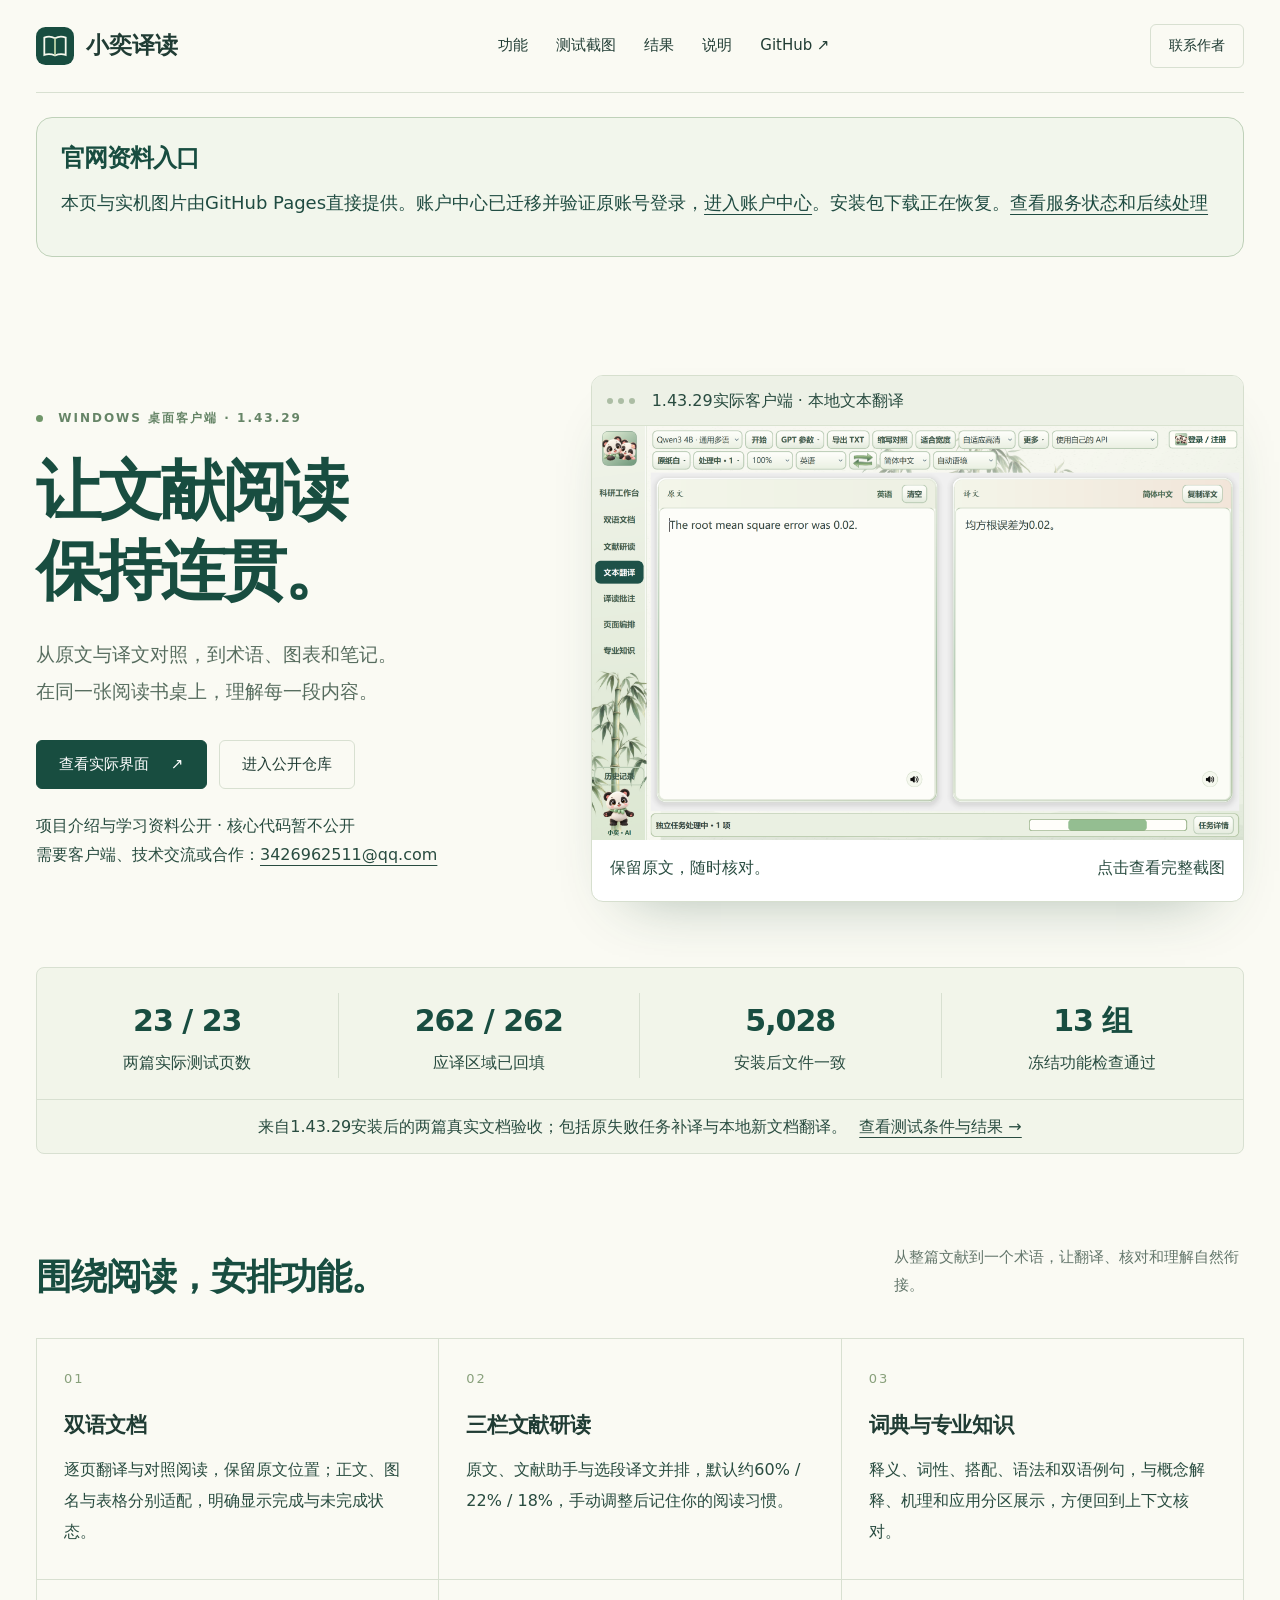
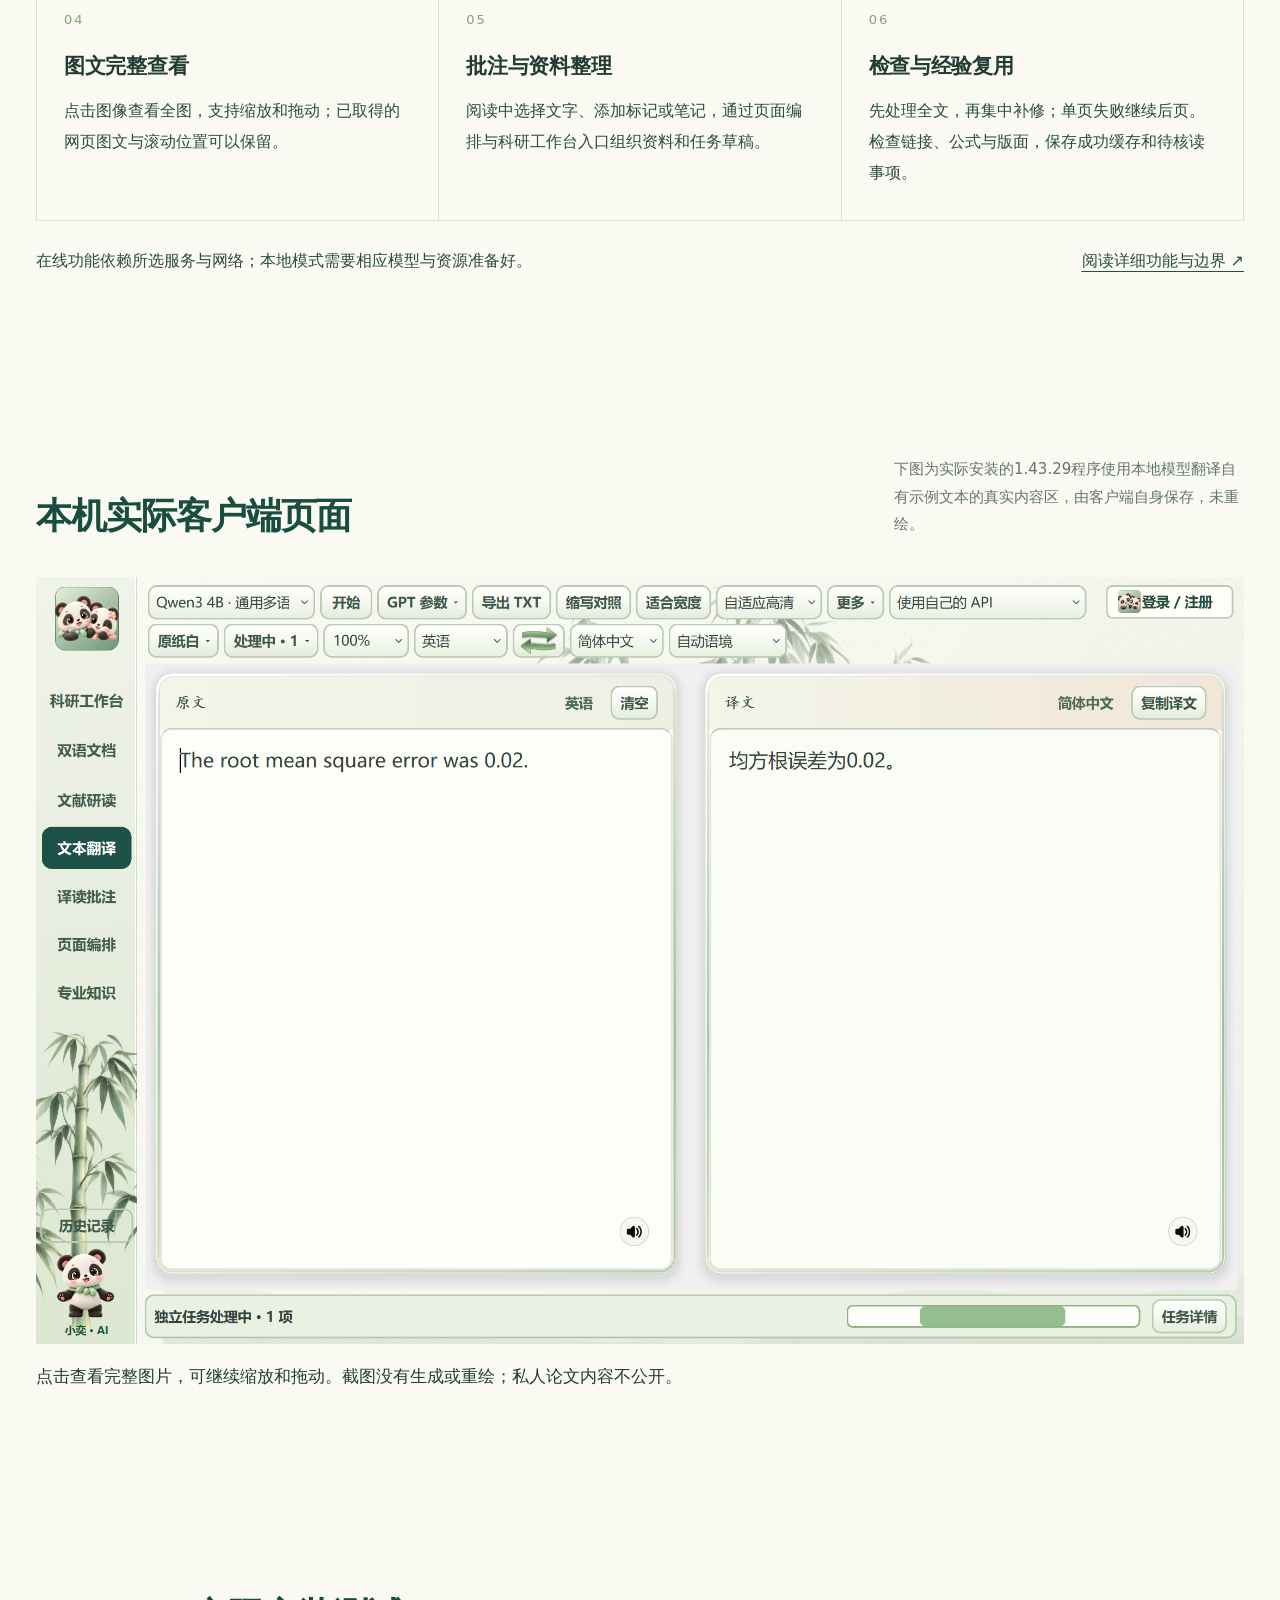
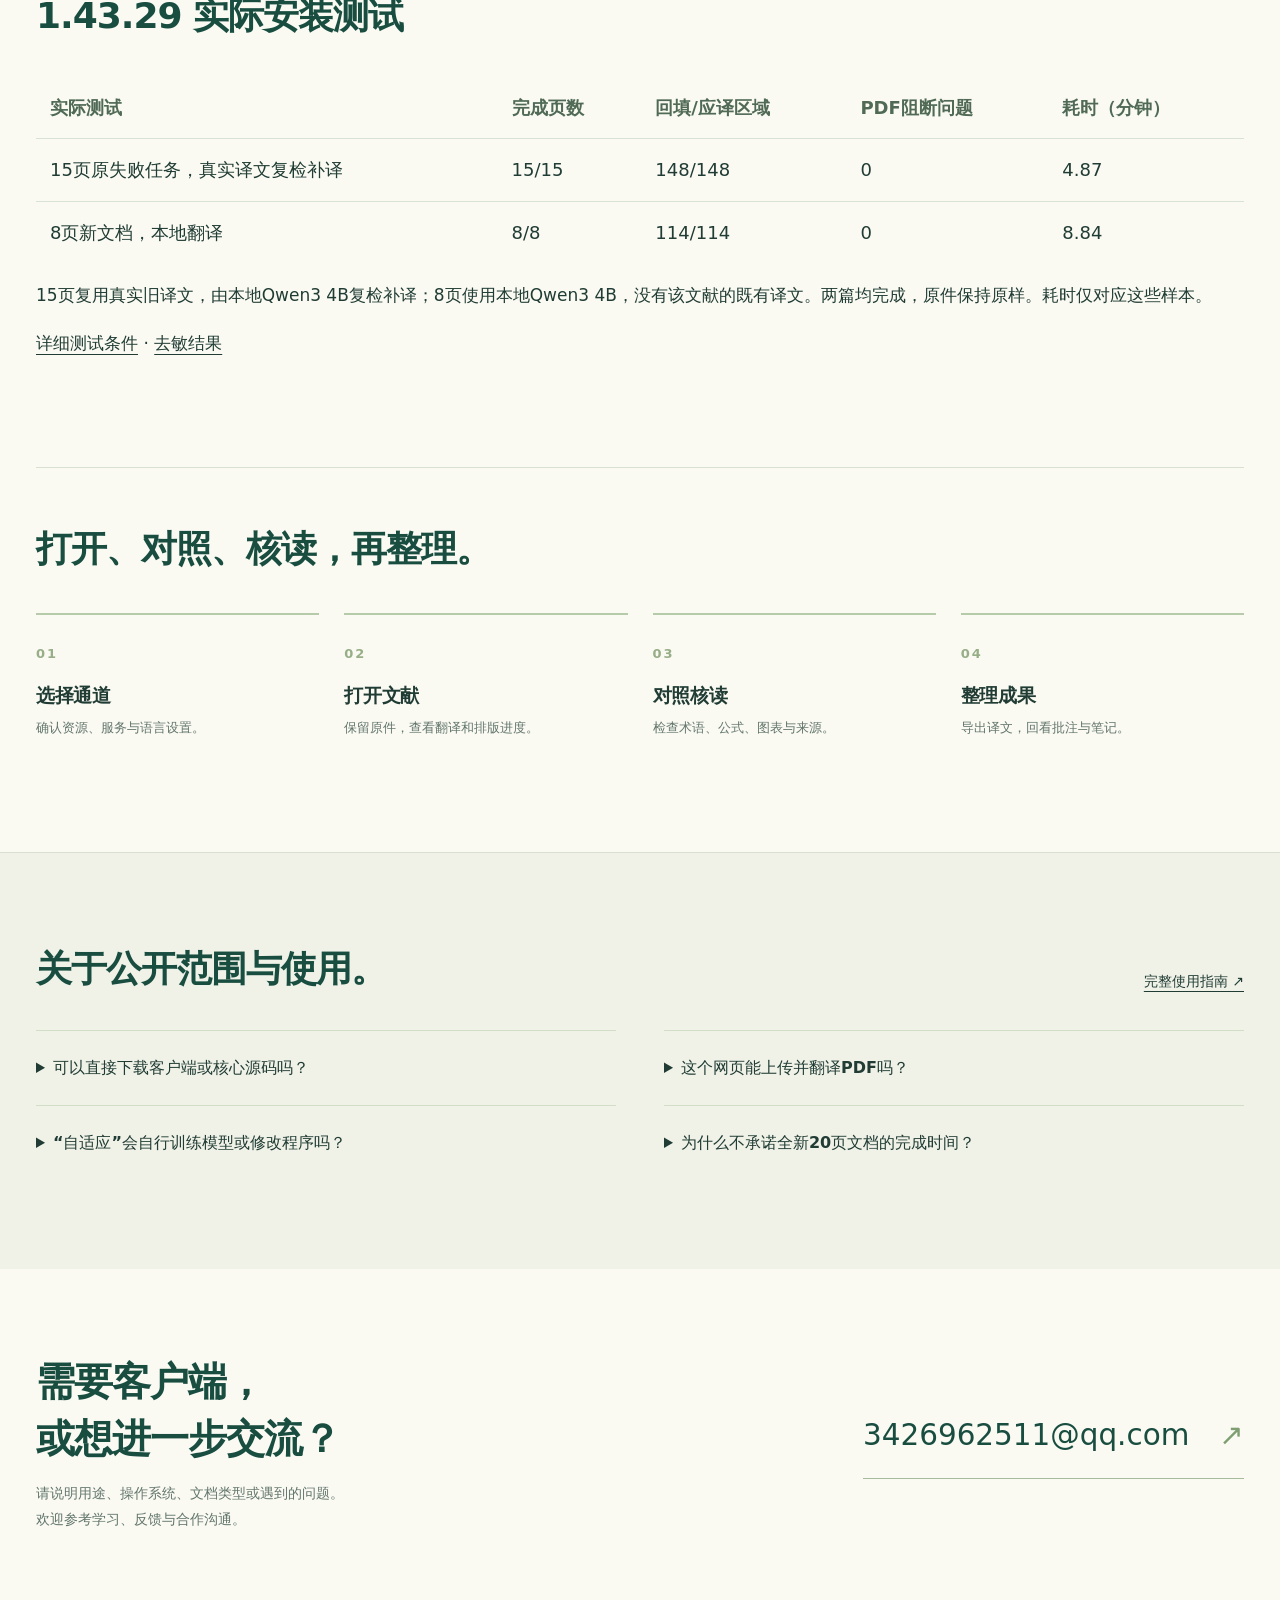
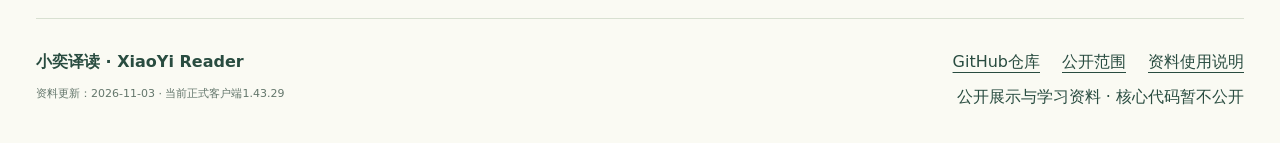
==== docs/index.html @ ba02d1ef "docs: publish 1.43.29 continuation rules and verified installed results" ====
<!doctype html>
 <html lang="zh-CN"><head><meta charset="utf-8"><meta name="viewport" content="width=device-width,initial-scale=1"><title>小奕译读 · 文献翻译、对照与图文研读</title><meta name="description" content="小奕译读：双语文献阅读、完整公式保护、自动修复、真实客户端截图与23页安装实测。联系3426962511@qq.com。"><meta name="theme-color" content="#184d40"><link rel="icon" href="assets/favicon.svg" type="image/svg+xml"><link rel="stylesheet" href="site.css"><link rel="canonical" href="https://syj3426962511-glitch.github.io/xiaoyi-reader/"><script defer src="site.js"></script></head>
 <body><a class="skip" href="#main">跳转到正文</a>
 <header><a class="brand" href="#"><img src="assets/favicon.svg" width="38" height="38" alt=""><span>小奕译读</span></a><nav aria-label="主要导航"><a href="#features">功能</a><a href="#gallery">测试截图</a><a href="#results">结果</a><a href="#faq">说明</a><a href="https://github.com/syj3426962511-glitch/xiaoyi-reader" target="_blank" rel="noopener">GitHub ↗</a></nav><a class="contact-small" href="mailto:3426962511@qq.com">联系作者</a></header>
 <main id="main"><aside class="wrap service-notice" aria-label="服务状态"><h2>官网资料入口</h2><p>本页与实机图片由GitHub Pages直接提供。账户中心已迁移并验证原账号登录，<a href="https://xiaoyi-accounts.xiaoyi-account-deployment.workers.dev/">进入账户中心</a>。安装包下载正在恢复。<a href="service-status.html">查看服务状态和后续处理</a></p></aside><section class="hero wrap"><div class="hero-copy"><p class="eyebrow"><span class="dot"></span> WINDOWS 桌面客户端 · 1.43.29</p><h1>让文献阅读<br>保持连贯。</h1><p class="lead">从原文与译文对照，到术语、图表和笔记。<br>在同一张阅读书桌上，理解每一段内容。</p><div class="actions"><a class="button primary" href="#gallery">查看实际界面 <span>↗</span></a><a class="button secondary" href="https://github.com/syj3426962511-glitch/xiaoyi-reader">进入公开仓库</a></div><p class="hero-note">项目介绍与学习资料公开 · 核心代码暂不公开<br>需要客户端、技术交流或合作：<a href="mailto:3426962511@qq.com">3426962511@qq.com</a></p></div><div class="hero-visual"><div class="window-bar"><span></span><span></span><span></span><p>1.43.29实际客户端 · 本地文本翻译</p></div><button class="image-button" data-image="assets/01-real-client-1.43.29.png" data-title="本地文本翻译 · 实际客户端"><img src="assets/01-real-client-1.43.29.png" alt="小奕译读1.43.29实际客户端文本翻译原图" width="2220" height="1410" fetchpriority="high"></button><div class="visual-caption">保留原文，随时核对。<span>点击查看完整截图</span></div></div></section>
 <section class="metrics wrap" aria-label="已记录样本的测试结果"><div><strong>23 / 23</strong><span>两篇实际测试页数</span></div><div><strong>262 / 262</strong><span>应译区域已回填</span></div><div><strong>5,028</strong><span>安装后文件一致</span></div><div><strong>13 组</strong><span>冻结功能检查通过</span></div><p>来自1.43.29安装后的两篇真实文档验收；包括原失败任务补译与本地新文档翻译。<a href="validation/">查看测试条件与结果 →</a></p></section>
 <section class="wrap section" id="features"><div class="section-head"><div><h2>围绕阅读，安排功能。</h2></div><p>从整篇文献到一个术语，让翻译、核对和理解自然衔接。</p></div><div class="features"><article class="feature"><span class="num">01</span><h3>双语文档</h3><p>逐页翻译与对照阅读，保留原文位置；正文、图名与表格分别适配，明确显示完成与未完成状态。</p></article><article class="feature"><span class="num">02</span><h3>三栏文献研读</h3><p>原文、文献助手与选段译文并排，默认约60% / 22% / 18%，手动调整后记住你的阅读习惯。</p></article><article class="feature"><span class="num">03</span><h3>词典与专业知识</h3><p>释义、词性、搭配、语法和双语例句，与概念解释、机理和应用分区展示，方便回到上下文核对。</p></article><article class="feature"><span class="num">04</span><h3>图文完整查看</h3><p>点击图像查看全图，支持缩放和拖动；已取得的网页图文与滚动位置可以保留。</p></article><article class="feature"><span class="num">05</span><h3>批注与资料整理</h3><p>阅读中选择文字、添加标记或笔记，通过页面编排与科研工作台入口组织资料和任务草稿。</p></article><article class="feature"><span class="num">06</span><h3>检查与经验复用</h3><p>先处理全文，再集中补修；单页失败继续后页。检查链接、公式与版面，保存成功缓存和待核读事项。</p></article></div><div class="inline-note">在线功能依赖所选服务与网络；本地模式需要相应模型与资源准备好。<a href="https://github.com/syj3426962511-glitch/xiaoyi-reader/blob/main/guides/FEATURES.md">阅读详细功能与边界 ↗</a></div></section>
 <section class="wrap section" id="gallery"><div class="section-head"><div><h2>本机实际客户端页面</h2></div><p>下图为实际安装的1.43.29程序使用本地模型翻译自有示例文本的真实内容区，由客户端自身保存，未重绘。</p></div><button class="image-button" data-image="assets/01-real-client-1.43.29.png" data-title="1.43.29实际客户端原图"><img src="assets/01-real-client-1.43.29.png" alt="1.43.29实际客户端文本翻译原图" loading="lazy" width="2220" height="1410" style="width:100%;height:auto"></button><p>点击查看完整图片，可继续缩放和拖动。截图没有生成或重绘；私人论文内容不公开。</p></section>
 <section class="wrap section" id="results"><div class="section-head"><h2>1.43.29 实际安装测试</h2></div><div class="table-scroll"><table><thead><tr><th>实际测试</th><th>完成页数</th><th>回填/应译区域</th><th>PDF阻断问题</th><th>耗时（分钟）</th></tr></thead><tbody><tr><td>15页原失败任务，真实译文复检补译</td><td>15/15</td><td>148/148</td><td>0</td><td>4.87</td></tr><tr><td>8页新文档，本地翻译</td><td>8/8</td><td>114/114</td><td>0</td><td>8.84</td></tr></tbody></table></div><p>15页复用真实旧译文，由本地Qwen3 4B复检补译；8页使用本地Qwen3 4B，没有该文献的既有译文。两篇均完成，原件保持原样。耗时仅对应这些样本。</p><p><a href="validation/">详细测试条件</a> · <a href="results/01-validation-1.43.29.json">去敏结果</a></p></section>
 <section class="wrap section workflow"><h2>打开、对照、核读，再整理。</h2><ol><li><b>01</b><h3>选择通道</h3><p>确认资源、服务与语言设置。</p></li><li><b>02</b><h3>打开文献</h3><p>保留原件，查看翻译和排版进度。</p></li><li><b>03</b><h3>对照核读</h3><p>检查术语、公式、图表与来源。</p></li><li><b>04</b><h3>整理成果</h3><p>导出译文，回看批注与笔记。</p></li></ol></section>
 <section class="faq-section" id="faq"><div class="wrap section"><div class="section-head"><div><h2>关于公开范围与使用。</h2></div><a class="text-link" href="https://github.com/syj3426962511-glitch/xiaoyi-reader/blob/main/guides/USER_GUIDE.md">完整使用指南 ↗</a></div><div class="faqs"><details><summary>可以直接下载客户端或核心源码吗？</summary><p>公开项目介绍、实机截图、核查结果与使用资料。核心源码、私人配置和论文全文不公开。1.43.29客户端与安装包已完成本机验证，在线安装包存储待恢复；需要使用或交流，请联系3426962511@qq.com。</p></details><details><summary>这个网页能上传并翻译PDF吗？</summary><p>当前是静态展示网页，不提供文档上传、账号登录或在线翻译。在线与本地翻译入口位于Windows客户端中。</p></details><details><summary>“自适应”会自行训练模型或修改程序吗？</summary><p>它保存问题记录、成功译文缓存并复用受约束的修复规则。新类型问题仍需完善算法与复验，不能称为云模型自行训练或任意自我改写。</p></details><details><summary>为什么不承诺全新20页文档的完成时间？</summary><p>页数之外，文字密度、字体、表格、网络和新句数量都会影响总时长。本次分别验证15页旧任务补译和8页本地新文档，公布各自耗时；没有把两篇合算成单篇20页速度。</p></details></div></div></section>
 <section class="wrap contact" id="contact"><div><h2>需要客户端，<br>或想进一步交流？</h2><p>请说明用途、操作系统、文档类型或遇到的问题。<br>欢迎参考学习、反馈与合作沟通。</p></div><a href="mailto:3426962511@qq.com" class="email">3426962511@qq.com <span>↗</span></a></section></main>
 <footer class="wrap"><p>小奕译读 · XiaoYi Reader<br><span>资料更新：2026-11-03 · 当前正式客户端1.43.29</span></p><div><a href="https://github.com/syj3426962511-glitch/xiaoyi-reader">GitHub仓库</a><a href="https://github.com/syj3426962511-glitch/xiaoyi-reader/blob/main/PUBLICATION_SCOPE.md">公开范围</a><a href="https://github.com/syj3426962511-glitch/xiaoyi-reader/blob/main/LICENSE">资料使用说明</a><span>公开展示与学习资料 · 核心代码暂不公开</span></div></footer>
 <dialog id="image-dialog" aria-labelledby="image-title"><div class="viewer-head"><h2 id="image-title">完整图片</h2><div class="viewer-controls"><button type="button" data-zoom="out" aria-label="缩小">−</button><output id="zoom-value">100%</output><button type="button" data-zoom="in" aria-label="放大">+</button><button type="button" id="fit-image">适合窗口</button><button type="button" id="close-image" aria-label="关闭图片">关闭 ×</button></div></div><div id="image-stage"><img id="viewer-image" alt="" draggable="false"></div></dialog>
 </body></html>
---- docs/site.css ----
:root{--paper:#fafaf3;--ink:#203c34;--jade:#184d40;--green:#668567;--muted:#63766b;--line:#d8e0d1;--soft:#edf1e6;--gold:#bb944c}*{box-sizing:border-box}html{scroll-behavior:smooth;scroll-padding-top:100px}body{margin:0;background:var(--paper);color:var(--ink);font-family:"Microsoft YaHei UI","PingFang SC",system-ui,sans-serif;font-size:17px;line-height:1.85}a{color:inherit;text-underline-offset:5px}button{font:inherit}button,a{-webkit-tap-highlight-color:transparent}a:focus-visible,button:focus-visible,summary:focus-visible{outline:3px solid var(--gold);outline-offset:5px}.wrap{width:min(1240px,calc(100% - 72px));margin:auto}.skip{position:absolute;top:-80px;left:15px;z-index:50;background:white;padding:10px}.skip:focus{top:10px}header{display:flex;align-items:center;justify-content:space-between;gap:25px;width:min(1400px,calc(100% - 72px));margin:auto;padding:24px 0;border-bottom:1px solid var(--line)}.brand{display:flex;align-items:center;gap:12px;text-decoration:none;font-size:23px;font-weight:700;line-height:1.2}.brand small{display:block;letter-spacing:2px;font-size:10px;font-weight:500;margin-top:6px}.brand img{flex-shrink:0}nav{display:flex;align-items:center;gap:28px}nav a{text-decoration:none;font-size:15px}nav a:hover{color:#438b6f}.contact-small{font-size:14px;padding:8px 18px;border:1px solid var(--line);border-radius:6px;text-decoration:none}.hero{padding-top:94px;padding-bottom:65px;display:grid;grid-template-columns:.91fr 1.19fr;align-items:center;gap:55px}.eyebrow{font-size:12px;letter-spacing:2px;font-weight:650;color:var(--green);margin:0 0 21px}.dot{display:inline-block;width:7px;height:7px;background:#6f9669;border-radius:50%;margin-right:9px}h1,h2,h3,p{overflow-wrap:break-word}h1{font-size:clamp(46px,5.1vw,71px);line-height:1.23;letter-spacing:-3px;margin:0 0 26px;color:var(--jade);font-weight:750}.lead{font-size:19px;line-height:1.9;color:#576d5f;margin-bottom:31px}.actions{display:flex;gap:12px;flex-wrap:wrap}.button{display:inline-flex;align-items:center;justify-content:space-between;gap:22px;min-height:49px;padding:10px 22px;border:1px solid var(--line);border-radius:6px;text-decoration:none;font-size:15px}.primary{background:var(--jade);color:white;border-color:var(--jade)}.primary:hover{background:#28634e}.secondary:hover{background:var(--soft)}.hero-note{font-size:12px;line-height:1.9;color:var(--muted);margin:23px 0 0}.hero-visual{padding:0 0 18px;background:white;border:1px solid #d6dfce;border-radius:12px;box-shadow:0 28px 60px -38px #234e3a70;overflow:hidden;transform:rotate(-1deg)}.window-bar{display:flex;align-items:center;gap:5px;padding:10px 15px;background:#edf1e6;border-bottom:1px solid #d9e2d0}.window-bar>span{height:6px;width:6px;background:#acbda4;border-radius:50%}.window-bar p{margin:0 0 0 12px;font-size:10px;color:#5c735f}.hero-visual .image-button{border-radius:0}.image-button{display:block;border:0;padding:0;width:100%;background:none;cursor:zoom-in;overflow:hidden}.image-button img{width:100%;height:auto;display:block}.visual-caption{display:flex;justify-content:space-between;padding:13px 18px 0;font-size:12px;color:#496151}.visual-caption>span{font-size:10px;color:#7a8c7c}.metrics{border:1px solid var(--line);border-radius:8px;display:grid;grid-template-columns:repeat(4,1fr);background:#f2f5ea;padding:25px 0 0}.metrics>div{border-right:1px solid var(--line);padding:0 24px;text-align:center}.metrics>div:nth-child(4){border:0}.metrics strong{font-weight:650;display:block;color:var(--jade);font-size:30px;letter-spacing:-1px;font-variant-numeric:tabular-nums}.metrics span{display:block;font-size:13px;color:#64755f}.metrics>p{grid-column:1/-1;text-align:center;border-top:1px solid var(--line);padding:12px 20px;margin:21px 0 0;font-size:11px;color:var(--muted)}.metrics p a{margin-left:12px}.section{padding-top:90px;padding-bottom:90px}.section-head{display:flex;justify-content:space-between;align-items:flex-end;gap:50px;margin-bottom:35px}.section-head>p{max-width:350px;color:var(--muted);font-size:15px;margin:0 0 3px}h2{font-size:36px;line-height:1.45;letter-spacing:-1px;font-weight:650;color:var(--jade);margin:0}h3{font-size:21px;line-height:1.55;letter-spacing:-.3px;font-weight:650;margin:0 0 12px}.section-head .eyebrow{margin-bottom:11px}.features{display:grid;grid-template-columns:repeat(3,1fr);border-top:1px solid var(--line);border-left:1px solid var(--line)}.feature{padding:28px 27px 32px;border-right:1px solid var(--line);border-bottom:1px solid var(--line)}.num{font-size:13px;letter-spacing:2px;color:#88a07b;display:block;margin-bottom:18px}.feature p{font-size:14px;color:var(--muted);margin:0;line-height:1.95}.inline-note{display:flex;justify-content:space-between;gap:20px;margin-top:25px;font-size:13px;color:var(--muted)}.gallery-section{background:#edf1e6;border-top:1px solid var(--line);border-bottom:1px solid var(--line)}.notice{padding:21px 24px;border:1px solid #ccd8c1;border-left:3px solid #7c9b6d;border-radius:4px;background:#f8f9f1;margin-bottom:30px}.notice strong{font-size:15px;font-weight:650}.notice p{font-size:13px;color:var(--muted);margin:5px 0 0;line-height:1.9}.shots{display:grid;grid-template-columns:1fr 1fr;gap:30px 25px}.shot{background:var(--paper);border:1px solid #d2ddc8;border-radius:7px;overflow:hidden;min-width:0}.shot .image-button{border-bottom:1px solid var(--line)}.shot-copy{padding:22px 24px 24px}.shot-copy>span{float:right;color:#93a48b;font-size:13px;letter-spacing:2px}.shot h3{font-size:19px;margin-bottom:8px}.shot p{font-size:13px;margin:0;color:var(--muted);line-height:1.9}.text-link{display:inline-block;font-size:14px;margin-top:25px}.result-grid{display:grid;grid-template-columns:1.1fr 1fr;gap:24px}.result-main,.timing{border:1px solid var(--line);border-radius:6px;padding:31px 34px}.result-main{background:#f1f4e9}.pill{display:inline-block;font-size:12px;background:#dfe9d3;color:var(--jade);padding:4px 12px;border-radius:20px;margin-bottom:22px}.result-main h3{font-size:25px;margin-bottom:26px}dl{margin:0}dl>div{display:flex;justify-content:space-between;gap:20px;padding:12px 0;border-bottom:1px solid #d5dfcb;font-size:13px}dt{color:#5d725f}dd{margin:0;white-space:nowrap;font-weight:650}.muted{font-size:12px;color:var(--muted)}.result-main>.muted{margin-bottom:0}.time{display:flex;align-items:baseline;gap:13px}.time strong{font-size:49px;letter-spacing:-2px;color:var(--jade);font-variant-numeric:tabular-nums;font-weight:600}.time span{font-size:13px;color:var(--muted)}.timing>p:not(.eyebrow):not(.muted){font-size:14px;color:#586f60}.cache-split{display:flex;gap:3px;height:35px;margin:26px 0 18px}.cache-split span{background:#4c7b61;color:#fff;text-align:center;font-size:11px;line-height:35px;min-width:65px;white-space:nowrap;border-radius:3px}.cache-split span+span{background:#c3a05c;color:#263d2b}.page-detail{margin-top:25px;border:1px solid var(--line);border-radius:5px}.page-detail>summary{padding:18px 24px;cursor:pointer;font-size:15px;font-weight:650}.page-detail summary span{font-size:12px;font-weight:400;float:right;color:var(--muted)}.table-wrap{overflow:auto;padding:0 22px 20px}table{border-collapse:collapse;width:100%;font-size:13px;text-align:left}td,th{border-bottom:1px solid var(--line);padding:10px 12px;font-variant-numeric:tabular-nums}th{font-weight:650;color:#506a56}tr:last-child td{border:0}.result-links{display:flex;gap:25px;flex-wrap:wrap;font-size:13px;margin:22px 0 28px}.limits{margin-bottom:0;background:#fbf7ec;border-color:#e2d6b9;border-left-color:#c1a86a}.workflow{border-top:1px solid var(--line);padding-top:55px}.workflow ol{list-style:none;display:grid;grid-template-columns:repeat(4,1fr);padding:0;margin:38px 0 0;gap:25px}.workflow li{position:relative;padding:22px 0;border-top:2px solid #b6cbaa}.workflow b{color:#97ae87;font-size:13px;letter-spacing:2px}.workflow h3{font-size:19px;margin:13px 0 5px}.workflow p{font-size:13px;color:var(--muted);margin:0}.faq-section{background:#f0f2e8;border-top:1px solid var(--line)}.faqs{display:grid;grid-template-columns:1fr 1fr;gap:0 48px}.faqs details{border-top:1px solid #d2ddc8;padding:0}.faqs summary{font-size:16px;padding:22px 0;cursor:pointer;font-weight:550}.faqs p{font-size:14px;color:var(--muted);margin:0 0 22px}.contact{display:flex;align-items:center;justify-content:space-between;padding-top:85px;padding-bottom:85px;gap:40px}.contact h2{font-size:39px}.contact p:not(.eyebrow){font-size:14px;color:var(--muted);margin-bottom:0}.email{font-size:clamp(17px,2.3vw,30px);text-decoration:none;display:flex;align-items:center;gap:30px;border-bottom:1px solid #a6ba9c;padding-bottom:15px;color:var(--jade);white-space:nowrap}.email:hover{color:#43876b}.email span{color:#7f9e72}footer{display:flex;justify-content:space-between;gap:35px;border-top:1px solid var(--line);padding:28px 0 32px;font-size:13px}footer p{margin:0;font-weight:600}footer p span{font-weight:400;font-size:11px;color:var(--muted)}footer>div{display:flex;flex-wrap:wrap;gap:5px 22px;max-width:480px;justify-content:flex-end;font-size:12px}footer div>span{width:100%;text-align:right;color:var(--muted);font-size:11px}dialog{position:fixed;width:min(96vw,1700px);height:94vh;max-width:96vw;max-height:94vh;padding:0;border:1px solid #778d7a;border-radius:10px;background:#f1f4eb;color:var(--ink);overflow:hidden}dialog::backdrop{background:#102820d9;backdrop-filter:blur(4px)}dialog[open]{display:flex;flex-direction:column}.viewer-head{display:flex;justify-content:space-between;align-items:center;gap:15px;padding:13px 20px;border-bottom:1px solid #cad7bf;flex-shrink:0}.viewer-head h2{font-size:17px;letter-spacing:0}.viewer-controls{display:flex;align-items:center;gap:8px}.viewer-controls button{border:1px solid #a9bea0;border-radius:5px;background:#fffef8;color:var(--jade);font-size:13px;padding:6px 12px;cursor:pointer}.viewer-controls output{font-size:12px;min-width:46px;text-align:center}#image-stage{flex:1;min-height:0;overflow:hidden;display:flex;align-items:center;justify-content:center;padding:16px;cursor:grab;touch-action:none}#image-stage:active{cursor:grabbing}#viewer-image{display:block;width:100%;height:100%;object-fit:contain;transform-origin:center;user-select:none;will-change:transform}.viewer-help{text-align:center;font-size:11px;color:var(--muted);padding:8px;margin:0;border-top:1px solid #d4decc;flex-shrink:0}.no-scroll{overflow:hidden}
@media(min-width:1600px){.hero{gap:80px;grid-template-columns:.85fr 1.35fr}}@media(max-width:1000px){header{gap:15px}nav{gap:18px}.hero{gap:30px;padding-top:65px;grid-template-columns:1fr 1fr}h1{font-size:52px}.lead{font-size:16px}.button{padding:9px 16px;font-size:13px}.contact-small{display:none}.section-head{gap:25px}.features{grid-template-columns:repeat(2,1fr)}.inline-note{display:block}.inline-note a{display:block;margin-top:8px}.result-main,.timing{padding:25px}.time strong{font-size:41px}.contact{gap:25px}.email{gap:15px}}@media(max-width:720px){.wrap,header{width:calc(100% - 36px)}body{font-size:16px}header{padding:19px 0;flex-wrap:wrap;gap:19px}.brand{font-size:21px}nav{width:100%;justify-content:space-between;gap:8px}nav a{font-size:13px}.hero{padding-top:45px;padding-bottom:36px;grid-template-columns:1fr;gap:35px}h1{font-size:52px;letter-spacing:-2px}.lead{font-size:17px}.hero-visual{transform:none}.hero-note{font-size:11px}.metrics{grid-template-columns:repeat(2,1fr);gap:20px 0;padding-top:20px}.metrics>div{padding:0 10px}.metrics>div:nth-child(2){border-right:0}.metrics strong{font-size:27px}.metrics span{font-size:12px}.metrics>p{margin-top:0;font-size:10px;line-height:1.8}.section{padding-top:55px;padding-bottom:55px}.section-head{display:block;margin-bottom:25px}h2{font-size:29px}.section-head>p{margin-top:15px;font-size:14px;max-width:none}.eyebrow{font-size:10px;letter-spacing:1.4px}.feature{padding:22px 18px}.feature h3{font-size:18px}.feature p{font-size:12px}.num{margin-bottom:12px}.shots,.result-grid,.faqs{grid-template-columns:1fr}.shots{gap:20px}.shot-copy{padding:18px 20px}.notice{padding:16px 18px}.notice p{font-size:12px}.time strong{font-size:45px}.page-detail>summary{font-size:13px;padding:16px}.page-detail summary span{display:block;float:none;margin-top:5px;font-size:11px}.table-wrap{padding:0 8px 12px}table{font-size:11px}td,th{padding:9px 8px;white-space:nowrap}.result-links{font-size:12px;gap:12px 20px}.workflow ol{grid-template-columns:repeat(2,1fr);gap:10px 20px}.workflow h3{font-size:18px}.contact{display:block;padding-top:55px;padding-bottom:55px}.contact h2{font-size:33px}.email{margin-top:28px;width:fit-content;font-size:22px;gap:28px}footer{display:block;padding-bottom:22px}footer>div{margin-top:18px;justify-content:flex-start;font-size:11px}footer div>span{text-align:left}.viewer-head{display:block;padding:12px}.viewer-head h2{font-size:14px;margin-bottom:9px}.viewer-controls{justify-content:space-between;gap:5px}.viewer-controls button{font-size:11px;padding:5px 8px}.viewer-controls output{font-size:11px}#image-stage{padding:5px}.viewer-help{font-size:10px}}@media(prefers-reduced-motion:reduce){html{scroll-behavior:auto}*{transition:none!important}}

.shots > .shot:only-child{grid-column:1/-1}.hero-visual{transform:none}

/* Service availability uses normal readable text. */
.service-notice{margin-top:24px;margin-bottom:24px;padding:24px;border:1px solid #bfd1b9;border-radius:16px;background:#f2f6ec}.service-notice h2{font-size:24px;line-height:1.4;margin:0 0 12px}.service-notice p{font-size:18px;line-height:1.8;color:#204c42;margin:12px 0}.table-scroll{overflow:auto}.table-scroll table{width:100%;border-collapse:collapse;font-size:18px}.table-scroll th,.table-scroll td{text-align:left;padding:14px;border-bottom:1px solid #d9e3d5}

/* Current product information stays readable. */
.hero-note,.window-bar p,.visual-caption,.visual-caption>span,.metrics span,.metrics>p,.feature p,.inline-note,.faq-section p,footer,footer div,footer div>span{font-size:16px;color:#294c40}.brand small{display:none}.hero-note{line-height:1.8}.viewer-help{display:none}
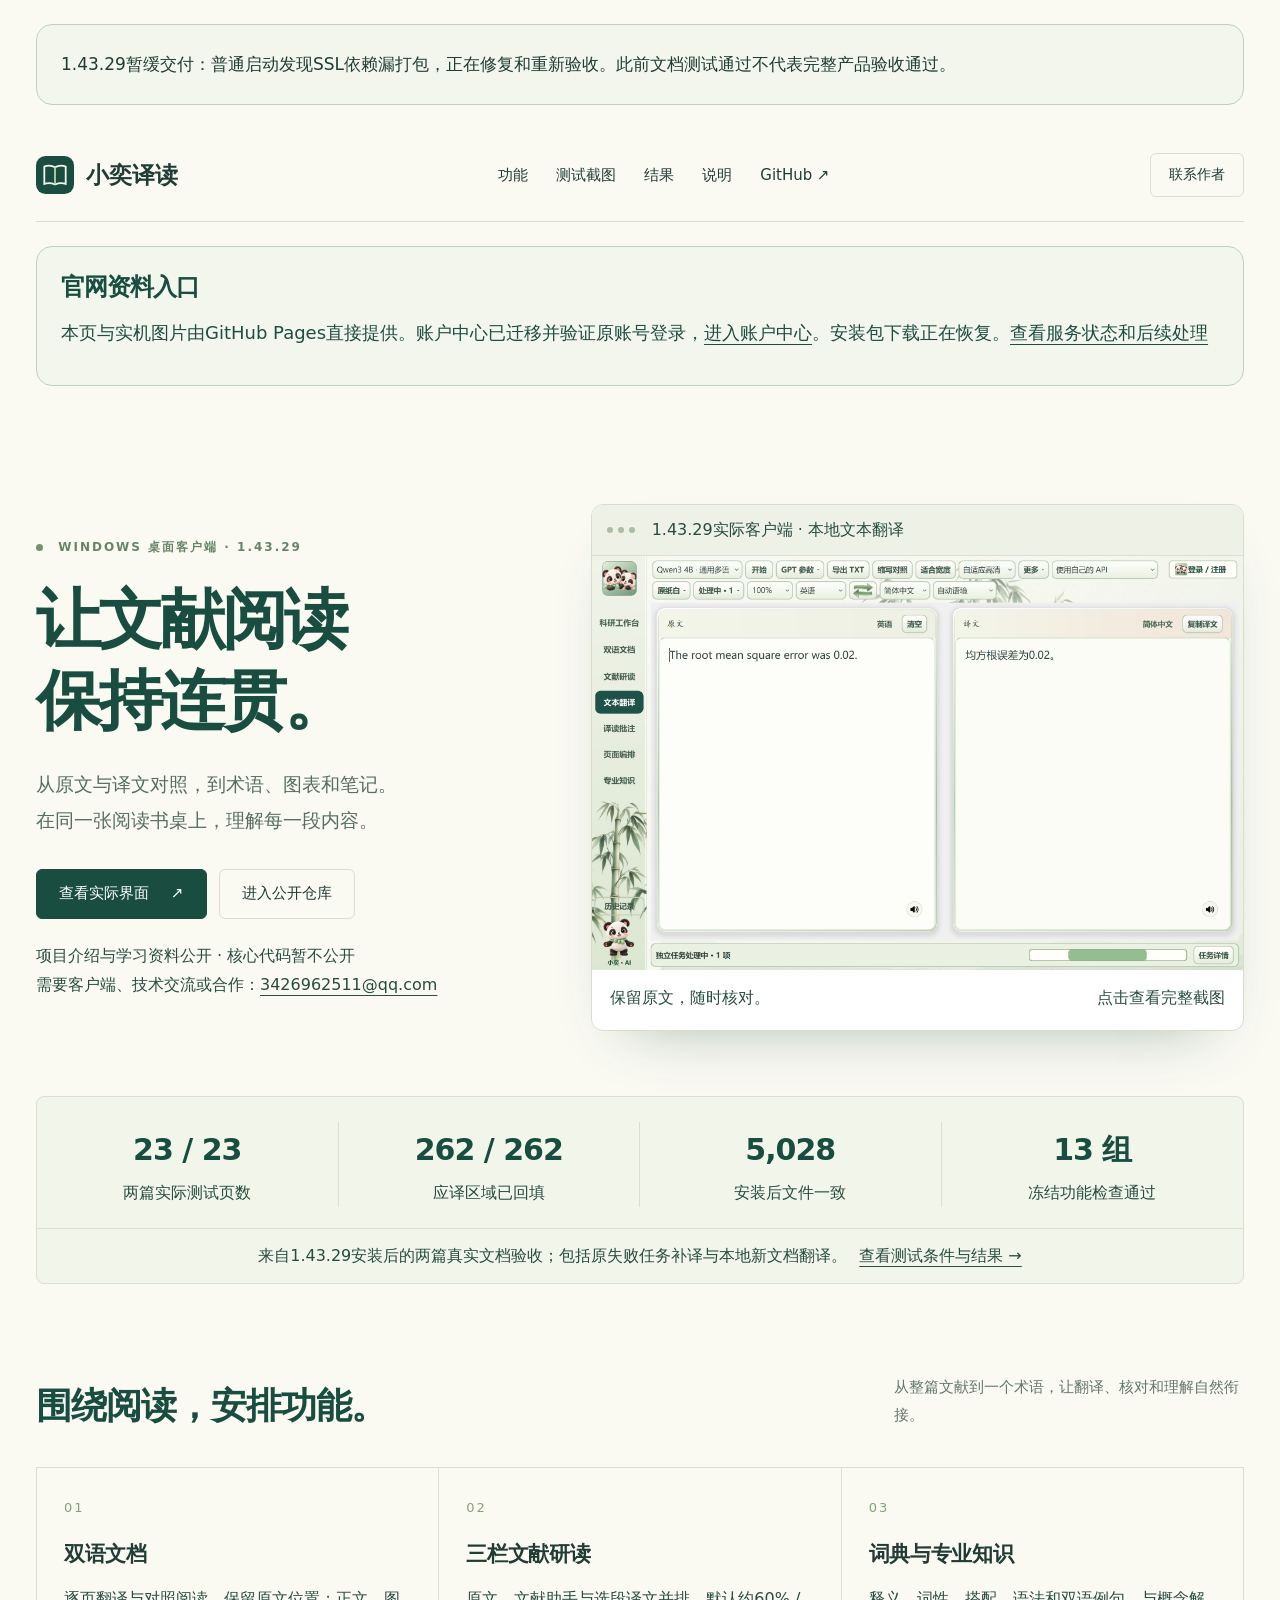
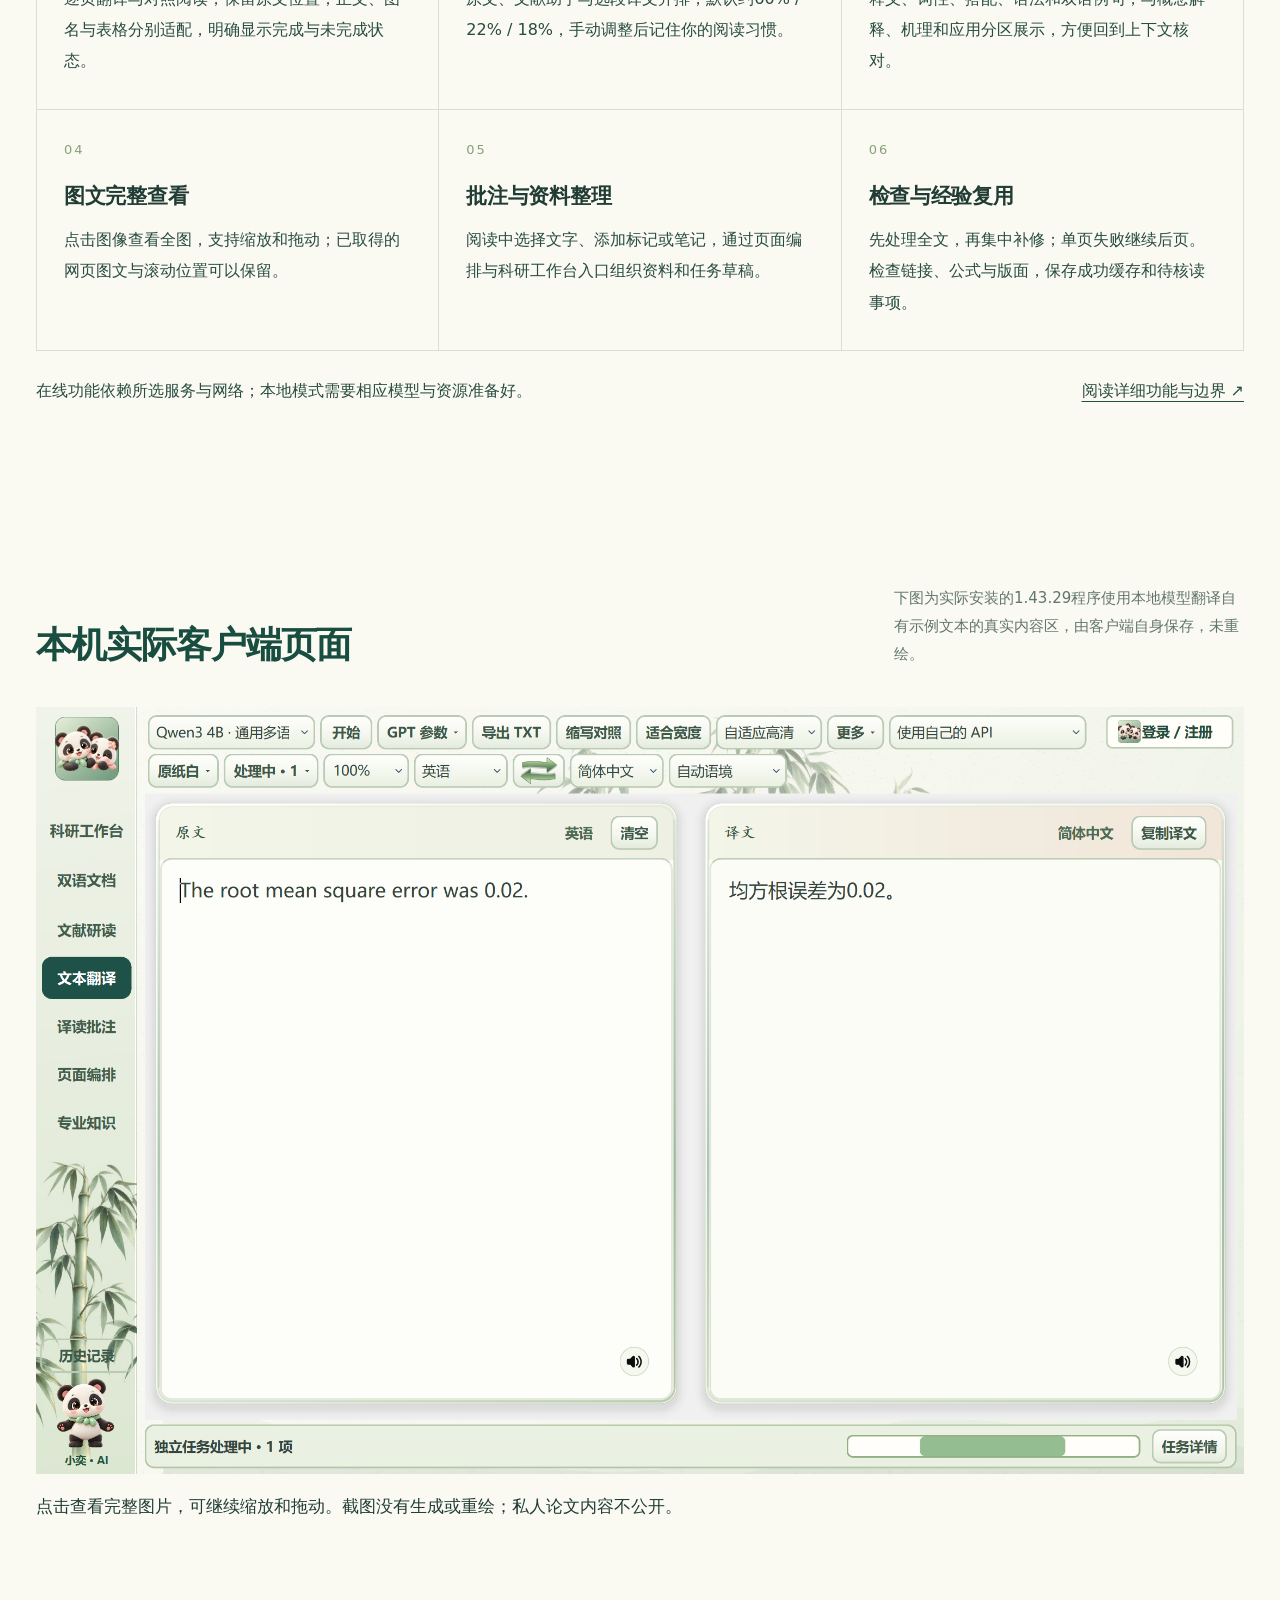
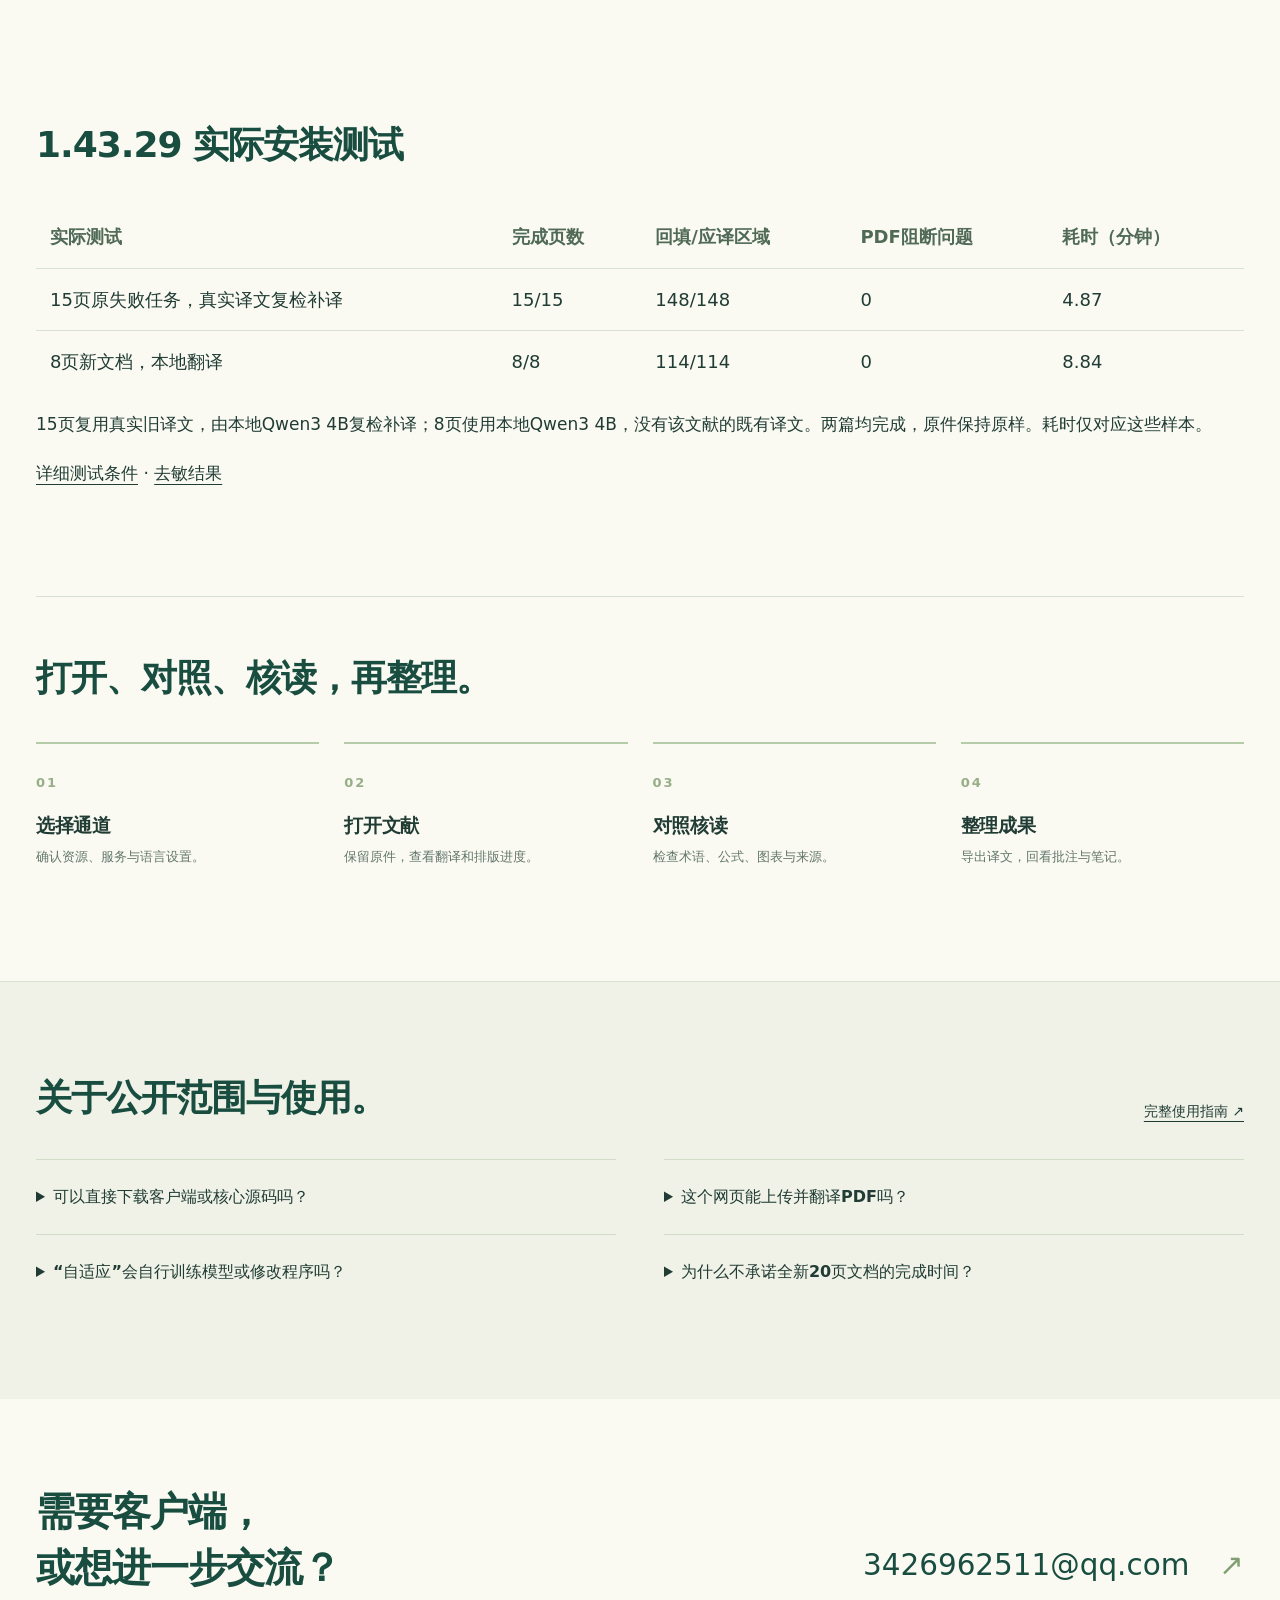
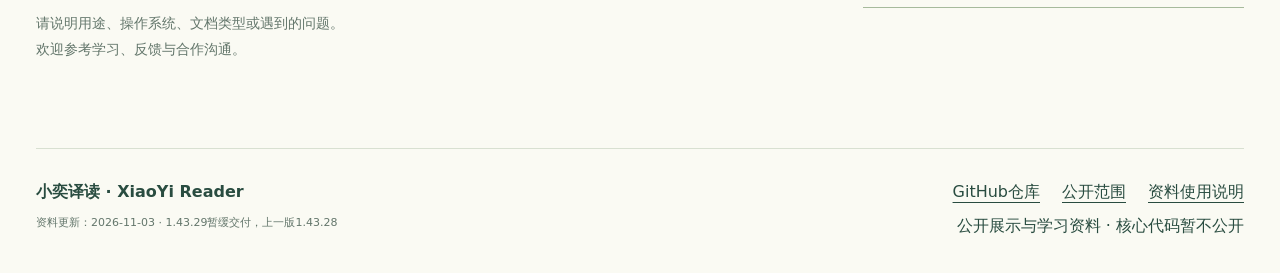
==== commit c902ec00: "docs: withdraw 1.43.29 pending ordinary startup acceptance" ====
--- a/docs/index.html
+++ b/docs/index.html
@@ -1,6 +1,6 @@
 <!doctype html>
  <html lang="zh-CN"><head><meta charset="utf-8"><meta name="viewport" content="width=device-width,initial-scale=1"><title>小奕译读 · 文献翻译、对照与图文研读</title><meta name="description" content="小奕译读：双语文献阅读、完整公式保护、自动修复、真实客户端截图与23页安装实测。联系3426962511@qq.com。"><meta name="theme-color" content="#184d40"><link rel="icon" href="assets/favicon.svg" type="image/svg+xml"><link rel="stylesheet" href="site.css"><link rel="canonical" href="https://syj3426962511-glitch.github.io/xiaoyi-reader/"><script defer src="site.js"></script></head>
- <body><a class="skip" href="#main">跳转到正文</a>
+ <body><p class="wrap service-notice">1.43.29暂缓交付：普通启动发现SSL依赖漏打包，正在修复和重新验收。此前文档测试通过不代表完整产品验收通过。</p><a class="skip" href="#main">跳转到正文</a>
  <header><a class="brand" href="#"><img src="assets/favicon.svg" width="38" height="38" alt=""><span>小奕译读</span></a><nav aria-label="主要导航"><a href="#features">功能</a><a href="#gallery">测试截图</a><a href="#results">结果</a><a href="#faq">说明</a><a href="https://github.com/syj3426962511-glitch/xiaoyi-reader" target="_blank" rel="noopener">GitHub ↗</a></nav><a class="contact-small" href="mailto:3426962511@qq.com">联系作者</a></header>
  <main id="main"><aside class="wrap service-notice" aria-label="服务状态"><h2>官网资料入口</h2><p>本页与实机图片由GitHub Pages直接提供。账户中心已迁移并验证原账号登录，<a href="https://xiaoyi-accounts.xiaoyi-account-deployment.workers.dev/">进入账户中心</a>。安装包下载正在恢复。<a href="service-status.html">查看服务状态和后续处理</a></p></aside><section class="hero wrap"><div class="hero-copy"><p class="eyebrow"><span class="dot"></span> WINDOWS 桌面客户端 · 1.43.29</p><h1>让文献阅读<br>保持连贯。</h1><p class="lead">从原文与译文对照，到术语、图表和笔记。<br>在同一张阅读书桌上，理解每一段内容。</p><div class="actions"><a class="button primary" href="#gallery">查看实际界面 <span>↗</span></a><a class="button secondary" href="https://github.com/syj3426962511-glitch/xiaoyi-reader">进入公开仓库</a></div><p class="hero-note">项目介绍与学习资料公开 · 核心代码暂不公开<br>需要客户端、技术交流或合作：<a href="mailto:3426962511@qq.com">3426962511@qq.com</a></p></div><div class="hero-visual"><div class="window-bar"><span></span><span></span><span></span><p>1.43.29实际客户端 · 本地文本翻译</p></div><button class="image-button" data-image="assets/01-real-client-1.43.29.png" data-title="本地文本翻译 · 实际客户端"><img src="assets/01-real-client-1.43.29.png" alt="小奕译读1.43.29实际客户端文本翻译原图" width="2220" height="1410" fetchpriority="high"></button><div class="visual-caption">保留原文，随时核对。<span>点击查看完整截图</span></div></div></section>
  <section class="metrics wrap" aria-label="已记录样本的测试结果"><div><strong>23 / 23</strong><span>两篇实际测试页数</span></div><div><strong>262 / 262</strong><span>应译区域已回填</span></div><div><strong>5,028</strong><span>安装后文件一致</span></div><div><strong>13 组</strong><span>冻结功能检查通过</span></div><p>来自1.43.29安装后的两篇真实文档验收；包括原失败任务补译与本地新文档翻译。<a href="validation/">查看测试条件与结果 →</a></p></section>
@@ -8,8 +8,8 @@
  <section class="wrap section" id="gallery"><div class="section-head"><div><h2>本机实际客户端页面</h2></div><p>下图为实际安装的1.43.29程序使用本地模型翻译自有示例文本的真实内容区，由客户端自身保存，未重绘。</p></div><button class="image-button" data-image="assets/01-real-client-1.43.29.png" data-title="1.43.29实际客户端原图"><img src="assets/01-real-client-1.43.29.png" alt="1.43.29实际客户端文本翻译原图" loading="lazy" width="2220" height="1410" style="width:100%;height:auto"></button><p>点击查看完整图片，可继续缩放和拖动。截图没有生成或重绘；私人论文内容不公开。</p></section>
  <section class="wrap section" id="results"><div class="section-head"><h2>1.43.29 实际安装测试</h2></div><div class="table-scroll"><table><thead><tr><th>实际测试</th><th>完成页数</th><th>回填/应译区域</th><th>PDF阻断问题</th><th>耗时（分钟）</th></tr></thead><tbody><tr><td>15页原失败任务，真实译文复检补译</td><td>15/15</td><td>148/148</td><td>0</td><td>4.87</td></tr><tr><td>8页新文档，本地翻译</td><td>8/8</td><td>114/114</td><td>0</td><td>8.84</td></tr></tbody></table></div><p>15页复用真实旧译文，由本地Qwen3 4B复检补译；8页使用本地Qwen3 4B，没有该文献的既有译文。两篇均完成，原件保持原样。耗时仅对应这些样本。</p><p><a href="validation/">详细测试条件</a> · <a href="results/01-validation-1.43.29.json">去敏结果</a></p></section>
  <section class="wrap section workflow"><h2>打开、对照、核读，再整理。</h2><ol><li><b>01</b><h3>选择通道</h3><p>确认资源、服务与语言设置。</p></li><li><b>02</b><h3>打开文献</h3><p>保留原件，查看翻译和排版进度。</p></li><li><b>03</b><h3>对照核读</h3><p>检查术语、公式、图表与来源。</p></li><li><b>04</b><h3>整理成果</h3><p>导出译文，回看批注与笔记。</p></li></ol></section>
- <section class="faq-section" id="faq"><div class="wrap section"><div class="section-head"><div><h2>关于公开范围与使用。</h2></div><a class="text-link" href="https://github.com/syj3426962511-glitch/xiaoyi-reader/blob/main/guides/USER_GUIDE.md">完整使用指南 ↗</a></div><div class="faqs"><details><summary>可以直接下载客户端或核心源码吗？</summary><p>公开项目介绍、实机截图、核查结果与使用资料。核心源码、私人配置和论文全文不公开。1.43.29客户端与安装包已完成本机验证，在线安装包存储待恢复；需要使用或交流，请联系3426962511@qq.com。</p></details><details><summary>这个网页能上传并翻译PDF吗？</summary><p>当前是静态展示网页，不提供文档上传、账号登录或在线翻译。在线与本地翻译入口位于Windows客户端中。</p></details><details><summary>“自适应”会自行训练模型或修改程序吗？</summary><p>它保存问题记录、成功译文缓存并复用受约束的修复规则。新类型问题仍需完善算法与复验，不能称为云模型自行训练或任意自我改写。</p></details><details><summary>为什么不承诺全新20页文档的完成时间？</summary><p>页数之外，文字密度、字体、表格、网络和新句数量都会影响总时长。本次分别验证15页旧任务补译和8页本地新文档，公布各自耗时；没有把两篇合算成单篇20页速度。</p></details></div></div></section>
+ <section class="faq-section" id="faq"><div class="wrap section"><div class="section-head"><div><h2>关于公开范围与使用。</h2></div><a class="text-link" href="https://github.com/syj3426962511-glitch/xiaoyi-reader/blob/main/guides/USER_GUIDE.md">完整使用指南 ↗</a></div><div class="faqs"><details><summary>可以直接下载客户端或核心源码吗？</summary><p>公开项目介绍、实机截图、核查结果与使用资料。核心源码、私人配置和论文全文不公开。1.43.29正在补做普通启动与安装验收，在线安装包存储待恢复；需要使用或交流，请联系3426962511@qq.com。</p></details><details><summary>这个网页能上传并翻译PDF吗？</summary><p>当前是静态展示网页，不提供文档上传、账号登录或在线翻译。在线与本地翻译入口位于Windows客户端中。</p></details><details><summary>“自适应”会自行训练模型或修改程序吗？</summary><p>它保存问题记录、成功译文缓存并复用受约束的修复规则。新类型问题仍需完善算法与复验，不能称为云模型自行训练或任意自我改写。</p></details><details><summary>为什么不承诺全新20页文档的完成时间？</summary><p>页数之外，文字密度、字体、表格、网络和新句数量都会影响总时长。本次分别验证15页旧任务补译和8页本地新文档，公布各自耗时；没有把两篇合算成单篇20页速度。</p></details></div></div></section>
  <section class="wrap contact" id="contact"><div><h2>需要客户端，<br>或想进一步交流？</h2><p>请说明用途、操作系统、文档类型或遇到的问题。<br>欢迎参考学习、反馈与合作沟通。</p></div><a href="mailto:3426962511@qq.com" class="email">3426962511@qq.com <span>↗</span></a></section></main>
- <footer class="wrap"><p>小奕译读 · XiaoYi Reader<br><span>资料更新：2026-11-03 · 当前正式客户端1.43.29</span></p><div><a href="https://github.com/syj3426962511-glitch/xiaoyi-reader">GitHub仓库</a><a href="https://github.com/syj3426962511-glitch/xiaoyi-reader/blob/main/PUBLICATION_SCOPE.md">公开范围</a><a href="https://github.com/syj3426962511-glitch/xiaoyi-reader/blob/main/LICENSE">资料使用说明</a><span>公开展示与学习资料 · 核心代码暂不公开</span></div></footer>
+ <footer class="wrap"><p>小奕译读 · XiaoYi Reader<br><span>资料更新：2026-11-03 · 1.43.29暂缓交付，上一版1.43.28</span></p><div><a href="https://github.com/syj3426962511-glitch/xiaoyi-reader">GitHub仓库</a><a href="https://github.com/syj3426962511-glitch/xiaoyi-reader/blob/main/PUBLICATION_SCOPE.md">公开范围</a><a href="https://github.com/syj3426962511-glitch/xiaoyi-reader/blob/main/LICENSE">资料使用说明</a><span>公开展示与学习资料 · 核心代码暂不公开</span></div></footer>
  <dialog id="image-dialog" aria-labelledby="image-title"><div class="viewer-head"><h2 id="image-title">完整图片</h2><div class="viewer-controls"><button type="button" data-zoom="out" aria-label="缩小">−</button><output id="zoom-value">100%</output><button type="button" data-zoom="in" aria-label="放大">+</button><button type="button" id="fit-image">适合窗口</button><button type="button" id="close-image" aria-label="关闭图片">关闭 ×</button></div></div><div id="image-stage"><img id="viewer-image" alt="" draggable="false"></div></dialog>
  </body></html>
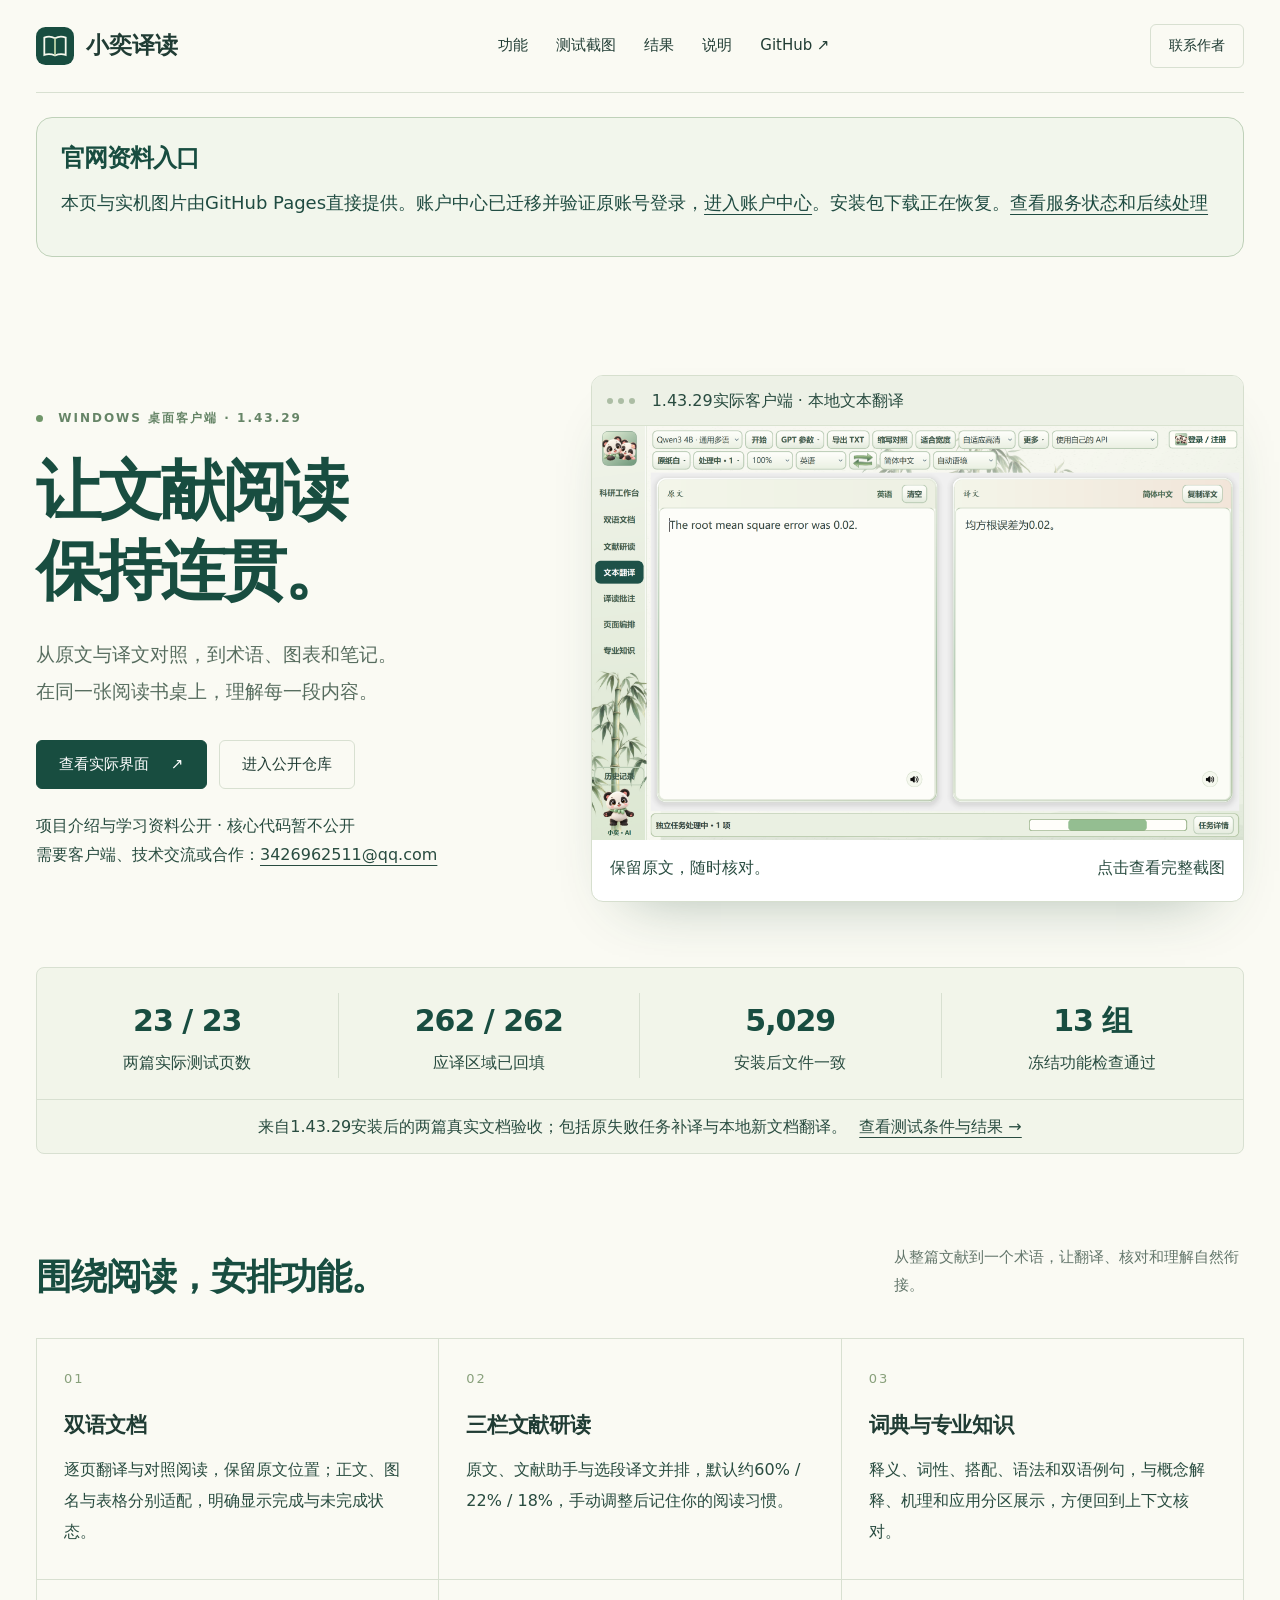
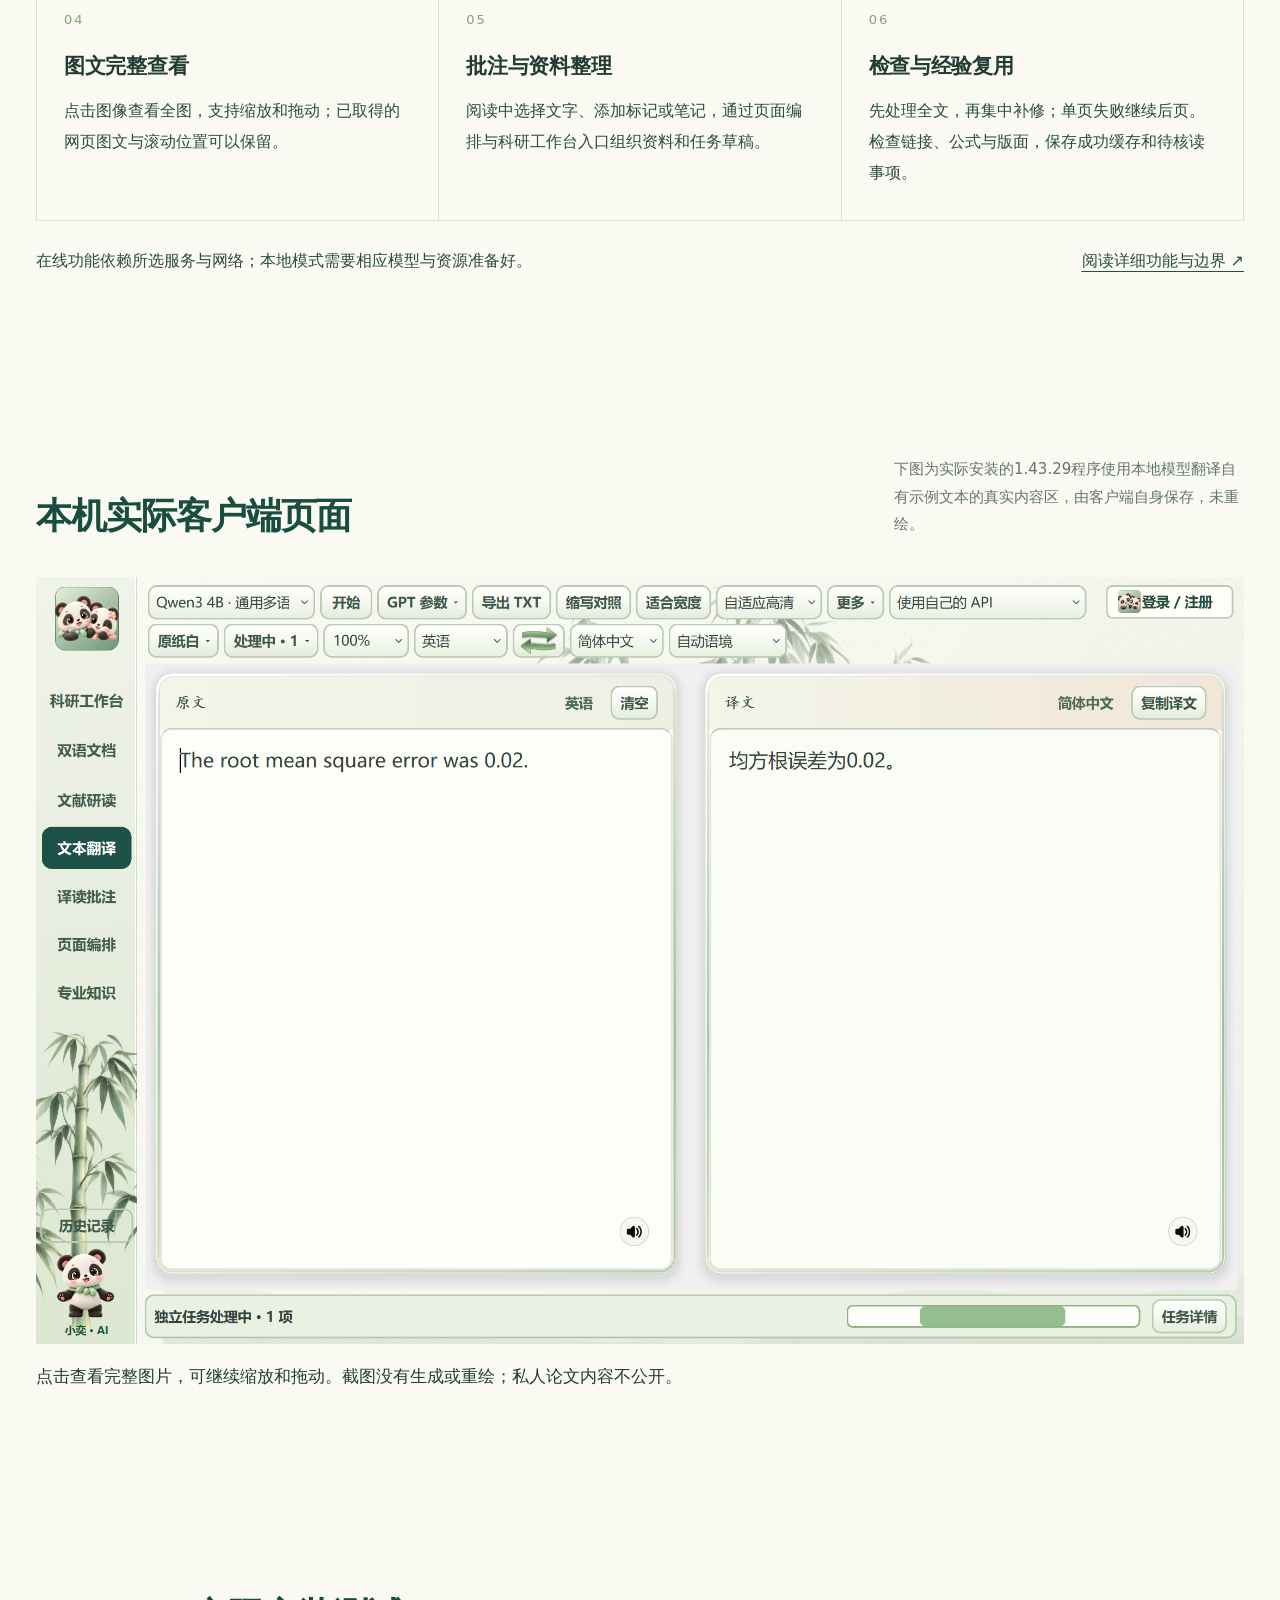
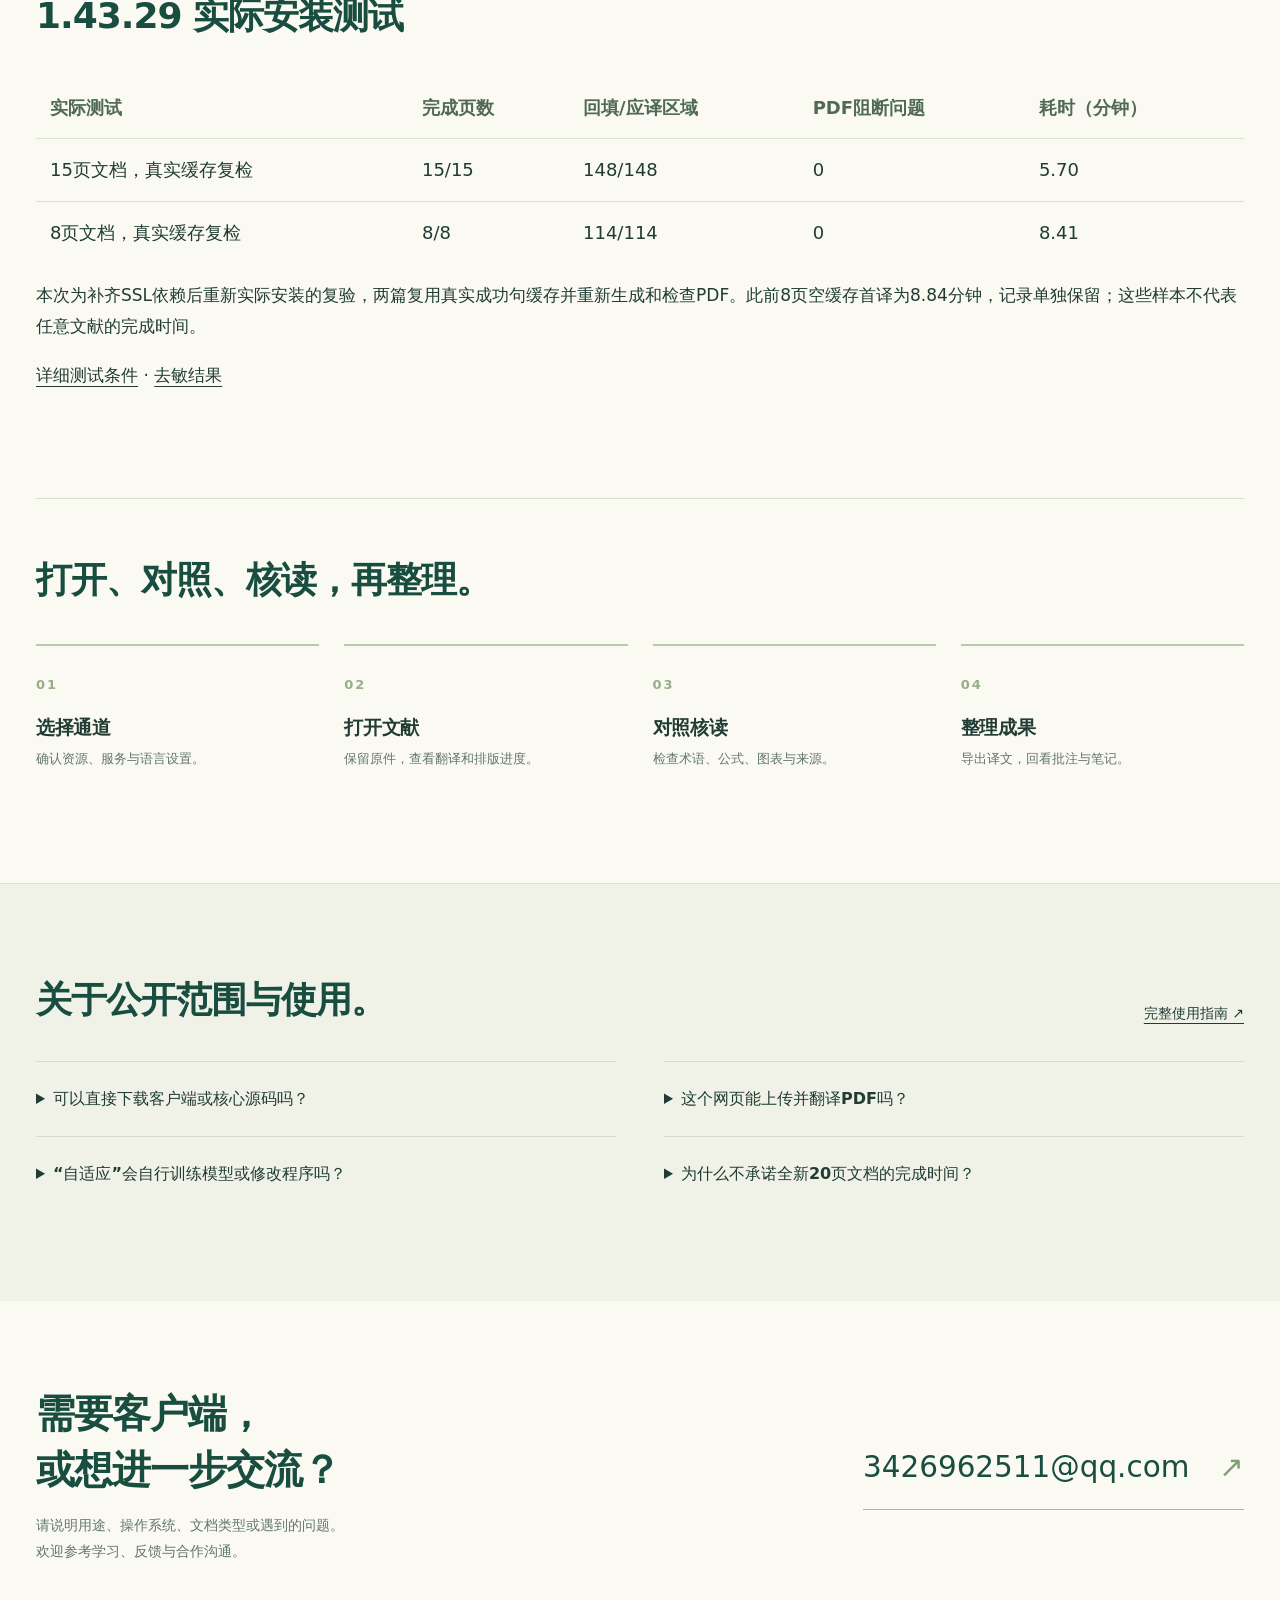
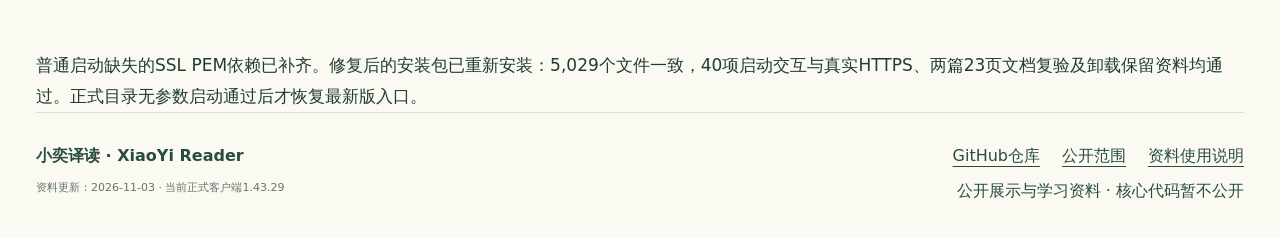
==== commit f003c967: "docs: restore 1.43.29 after normal startup and repaired installer acceptance" ====
--- a/docs/index.html
+++ b/docs/index.html
@@ -1,15 +1,15 @@
 <!doctype html>
  <html lang="zh-CN"><head><meta charset="utf-8"><meta name="viewport" content="width=device-width,initial-scale=1"><title>小奕译读 · 文献翻译、对照与图文研读</title><meta name="description" content="小奕译读：双语文献阅读、完整公式保护、自动修复、真实客户端截图与23页安装实测。联系3426962511@qq.com。"><meta name="theme-color" content="#184d40"><link rel="icon" href="assets/favicon.svg" type="image/svg+xml"><link rel="stylesheet" href="site.css"><link rel="canonical" href="https://syj3426962511-glitch.github.io/xiaoyi-reader/"><script defer src="site.js"></script></head>
- <body><p class="wrap service-notice">1.43.29暂缓交付：普通启动发现SSL依赖漏打包，正在修复和重新验收。此前文档测试通过不代表完整产品验收通过。</p><a class="skip" href="#main">跳转到正文</a>
+ <body><a class="skip" href="#main">跳转到正文</a>
  <header><a class="brand" href="#"><img src="assets/favicon.svg" width="38" height="38" alt=""><span>小奕译读</span></a><nav aria-label="主要导航"><a href="#features">功能</a><a href="#gallery">测试截图</a><a href="#results">结果</a><a href="#faq">说明</a><a href="https://github.com/syj3426962511-glitch/xiaoyi-reader" target="_blank" rel="noopener">GitHub ↗</a></nav><a class="contact-small" href="mailto:3426962511@qq.com">联系作者</a></header>
  <main id="main"><aside class="wrap service-notice" aria-label="服务状态"><h2>官网资料入口</h2><p>本页与实机图片由GitHub Pages直接提供。账户中心已迁移并验证原账号登录，<a href="https://xiaoyi-accounts.xiaoyi-account-deployment.workers.dev/">进入账户中心</a>。安装包下载正在恢复。<a href="service-status.html">查看服务状态和后续处理</a></p></aside><section class="hero wrap"><div class="hero-copy"><p class="eyebrow"><span class="dot"></span> WINDOWS 桌面客户端 · 1.43.29</p><h1>让文献阅读<br>保持连贯。</h1><p class="lead">从原文与译文对照，到术语、图表和笔记。<br>在同一张阅读书桌上，理解每一段内容。</p><div class="actions"><a class="button primary" href="#gallery">查看实际界面 <span>↗</span></a><a class="button secondary" href="https://github.com/syj3426962511-glitch/xiaoyi-reader">进入公开仓库</a></div><p class="hero-note">项目介绍与学习资料公开 · 核心代码暂不公开<br>需要客户端、技术交流或合作：<a href="mailto:3426962511@qq.com">3426962511@qq.com</a></p></div><div class="hero-visual"><div class="window-bar"><span></span><span></span><span></span><p>1.43.29实际客户端 · 本地文本翻译</p></div><button class="image-button" data-image="assets/01-real-client-1.43.29.png" data-title="本地文本翻译 · 实际客户端"><img src="assets/01-real-client-1.43.29.png" alt="小奕译读1.43.29实际客户端文本翻译原图" width="2220" height="1410" fetchpriority="high"></button><div class="visual-caption">保留原文，随时核对。<span>点击查看完整截图</span></div></div></section>
- <section class="metrics wrap" aria-label="已记录样本的测试结果"><div><strong>23 / 23</strong><span>两篇实际测试页数</span></div><div><strong>262 / 262</strong><span>应译区域已回填</span></div><div><strong>5,028</strong><span>安装后文件一致</span></div><div><strong>13 组</strong><span>冻结功能检查通过</span></div><p>来自1.43.29安装后的两篇真实文档验收；包括原失败任务补译与本地新文档翻译。<a href="validation/">查看测试条件与结果 →</a></p></section>
+ <section class="metrics wrap" aria-label="已记录样本的测试结果"><div><strong>23 / 23</strong><span>两篇实际测试页数</span></div><div><strong>262 / 262</strong><span>应译区域已回填</span></div><div><strong>5,029</strong><span>安装后文件一致</span></div><div><strong>13 组</strong><span>冻结功能检查通过</span></div><p>来自1.43.29安装后的两篇真实文档验收；包括原失败任务补译与本地新文档翻译。<a href="validation/">查看测试条件与结果 →</a></p></section>
  <section class="wrap section" id="features"><div class="section-head"><div><h2>围绕阅读，安排功能。</h2></div><p>从整篇文献到一个术语，让翻译、核对和理解自然衔接。</p></div><div class="features"><article class="feature"><span class="num">01</span><h3>双语文档</h3><p>逐页翻译与对照阅读，保留原文位置；正文、图名与表格分别适配，明确显示完成与未完成状态。</p></article><article class="feature"><span class="num">02</span><h3>三栏文献研读</h3><p>原文、文献助手与选段译文并排，默认约60% / 22% / 18%，手动调整后记住你的阅读习惯。</p></article><article class="feature"><span class="num">03</span><h3>词典与专业知识</h3><p>释义、词性、搭配、语法和双语例句，与概念解释、机理和应用分区展示，方便回到上下文核对。</p></article><article class="feature"><span class="num">04</span><h3>图文完整查看</h3><p>点击图像查看全图，支持缩放和拖动；已取得的网页图文与滚动位置可以保留。</p></article><article class="feature"><span class="num">05</span><h3>批注与资料整理</h3><p>阅读中选择文字、添加标记或笔记，通过页面编排与科研工作台入口组织资料和任务草稿。</p></article><article class="feature"><span class="num">06</span><h3>检查与经验复用</h3><p>先处理全文，再集中补修；单页失败继续后页。检查链接、公式与版面，保存成功缓存和待核读事项。</p></article></div><div class="inline-note">在线功能依赖所选服务与网络；本地模式需要相应模型与资源准备好。<a href="https://github.com/syj3426962511-glitch/xiaoyi-reader/blob/main/guides/FEATURES.md">阅读详细功能与边界 ↗</a></div></section>
  <section class="wrap section" id="gallery"><div class="section-head"><div><h2>本机实际客户端页面</h2></div><p>下图为实际安装的1.43.29程序使用本地模型翻译自有示例文本的真实内容区，由客户端自身保存，未重绘。</p></div><button class="image-button" data-image="assets/01-real-client-1.43.29.png" data-title="1.43.29实际客户端原图"><img src="assets/01-real-client-1.43.29.png" alt="1.43.29实际客户端文本翻译原图" loading="lazy" width="2220" height="1410" style="width:100%;height:auto"></button><p>点击查看完整图片，可继续缩放和拖动。截图没有生成或重绘；私人论文内容不公开。</p></section>
- <section class="wrap section" id="results"><div class="section-head"><h2>1.43.29 实际安装测试</h2></div><div class="table-scroll"><table><thead><tr><th>实际测试</th><th>完成页数</th><th>回填/应译区域</th><th>PDF阻断问题</th><th>耗时（分钟）</th></tr></thead><tbody><tr><td>15页原失败任务，真实译文复检补译</td><td>15/15</td><td>148/148</td><td>0</td><td>4.87</td></tr><tr><td>8页新文档，本地翻译</td><td>8/8</td><td>114/114</td><td>0</td><td>8.84</td></tr></tbody></table></div><p>15页复用真实旧译文，由本地Qwen3 4B复检补译；8页使用本地Qwen3 4B，没有该文献的既有译文。两篇均完成，原件保持原样。耗时仅对应这些样本。</p><p><a href="validation/">详细测试条件</a> · <a href="results/01-validation-1.43.29.json">去敏结果</a></p></section>
+ <section class="wrap section" id="results"><div class="section-head"><h2>1.43.29 实际安装测试</h2></div><div class="table-scroll"><table><thead><tr><th>实际测试</th><th>完成页数</th><th>回填/应译区域</th><th>PDF阻断问题</th><th>耗时（分钟）</th></tr></thead><tbody><tr><td>15页文档，真实缓存复检</td><td>15/15</td><td>148/148</td><td>0</td><td>5.70</td></tr><tr><td>8页文档，真实缓存复检</td><td>8/8</td><td>114/114</td><td>0</td><td>8.41</td></tr></tbody></table></div><p>本次为补齐SSL依赖后重新实际安装的复验，两篇复用真实成功句缓存并重新生成和检查PDF。此前8页空缓存首译为8.84分钟，记录单独保留；这些样本不代表任意文献的完成时间。</p><p><a href="validation/">详细测试条件</a> · <a href="results/01-validation-1.43.29.json">去敏结果</a></p></section>
  <section class="wrap section workflow"><h2>打开、对照、核读，再整理。</h2><ol><li><b>01</b><h3>选择通道</h3><p>确认资源、服务与语言设置。</p></li><li><b>02</b><h3>打开文献</h3><p>保留原件，查看翻译和排版进度。</p></li><li><b>03</b><h3>对照核读</h3><p>检查术语、公式、图表与来源。</p></li><li><b>04</b><h3>整理成果</h3><p>导出译文，回看批注与笔记。</p></li></ol></section>
- <section class="faq-section" id="faq"><div class="wrap section"><div class="section-head"><div><h2>关于公开范围与使用。</h2></div><a class="text-link" href="https://github.com/syj3426962511-glitch/xiaoyi-reader/blob/main/guides/USER_GUIDE.md">完整使用指南 ↗</a></div><div class="faqs"><details><summary>可以直接下载客户端或核心源码吗？</summary><p>公开项目介绍、实机截图、核查结果与使用资料。核心源码、私人配置和论文全文不公开。1.43.29正在补做普通启动与安装验收，在线安装包存储待恢复；需要使用或交流，请联系3426962511@qq.com。</p></details><details><summary>这个网页能上传并翻译PDF吗？</summary><p>当前是静态展示网页，不提供文档上传、账号登录或在线翻译。在线与本地翻译入口位于Windows客户端中。</p></details><details><summary>“自适应”会自行训练模型或修改程序吗？</summary><p>它保存问题记录、成功译文缓存并复用受约束的修复规则。新类型问题仍需完善算法与复验，不能称为云模型自行训练或任意自我改写。</p></details><details><summary>为什么不承诺全新20页文档的完成时间？</summary><p>页数之外，文字密度、字体、表格、网络和新句数量都会影响总时长。本次分别验证15页旧任务补译和8页本地新文档，公布各自耗时；没有把两篇合算成单篇20页速度。</p></details></div></div></section>
- <section class="wrap contact" id="contact"><div><h2>需要客户端，<br>或想进一步交流？</h2><p>请说明用途、操作系统、文档类型或遇到的问题。<br>欢迎参考学习、反馈与合作沟通。</p></div><a href="mailto:3426962511@qq.com" class="email">3426962511@qq.com <span>↗</span></a></section></main>
- <footer class="wrap"><p>小奕译读 · XiaoYi Reader<br><span>资料更新：2026-11-03 · 1.43.29暂缓交付，上一版1.43.28</span></p><div><a href="https://github.com/syj3426962511-glitch/xiaoyi-reader">GitHub仓库</a><a href="https://github.com/syj3426962511-glitch/xiaoyi-reader/blob/main/PUBLICATION_SCOPE.md">公开范围</a><a href="https://github.com/syj3426962511-glitch/xiaoyi-reader/blob/main/LICENSE">资料使用说明</a><span>公开展示与学习资料 · 核心代码暂不公开</span></div></footer>
+ <section class="faq-section" id="faq"><div class="wrap section"><div class="section-head"><div><h2>关于公开范围与使用。</h2></div><a class="text-link" href="https://github.com/syj3426962511-glitch/xiaoyi-reader/blob/main/guides/USER_GUIDE.md">完整使用指南 ↗</a></div><div class="faqs"><details><summary>可以直接下载客户端或核心源码吗？</summary><p>公开项目介绍、实机截图、核查结果与使用资料。核心源码、私人配置和论文全文不公开。1.43.29已通过普通启动、实际安装和文档复验，在线安装包存储待恢复；需要使用或交流，请联系3426962511@qq.com。</p></details><details><summary>这个网页能上传并翻译PDF吗？</summary><p>当前是静态展示网页，不提供文档上传、账号登录或在线翻译。在线与本地翻译入口位于Windows客户端中。</p></details><details><summary>“自适应”会自行训练模型或修改程序吗？</summary><p>它保存问题记录、成功译文缓存并复用受约束的修复规则。新类型问题仍需完善算法与复验，不能称为云模型自行训练或任意自我改写。</p></details><details><summary>为什么不承诺全新20页文档的完成时间？</summary><p>页数之外，文字密度、字体、表格、网络和新句数量都会影响总时长。本次分别验证15页旧任务补译和8页本地新文档，公布各自耗时；没有把两篇合算成单篇20页速度。</p></details></div></div></section>
+ <section class="wrap contact" id="contact"><div><h2>需要客户端，<br>或想进一步交流？</h2><p>请说明用途、操作系统、文档类型或遇到的问题。<br>欢迎参考学习、反馈与合作沟通。</p></div><a href="mailto:3426962511@qq.com" class="email">3426962511@qq.com <span>↗</span></a></section><p class="wrap">普通启动缺失的SSL PEM依赖已补齐。修复后的安装包已重新安装：5,029个文件一致，40项启动交互与真实HTTPS、两篇23页文档复验及卸载保留资料均通过。正式目录无参数启动通过后才恢复最新版入口。</p></main>
+ <footer class="wrap"><p>小奕译读 · XiaoYi Reader<br><span>资料更新：2026-11-03 · 当前正式客户端1.43.29</span></p><div><a href="https://github.com/syj3426962511-glitch/xiaoyi-reader">GitHub仓库</a><a href="https://github.com/syj3426962511-glitch/xiaoyi-reader/blob/main/PUBLICATION_SCOPE.md">公开范围</a><a href="https://github.com/syj3426962511-glitch/xiaoyi-reader/blob/main/LICENSE">资料使用说明</a><span>公开展示与学习资料 · 核心代码暂不公开</span></div></footer>
  <dialog id="image-dialog" aria-labelledby="image-title"><div class="viewer-head"><h2 id="image-title">完整图片</h2><div class="viewer-controls"><button type="button" data-zoom="out" aria-label="缩小">−</button><output id="zoom-value">100%</output><button type="button" data-zoom="in" aria-label="放大">+</button><button type="button" id="fit-image">适合窗口</button><button type="button" id="close-image" aria-label="关闭图片">关闭 ×</button></div></div><div id="image-stage"><img id="viewer-image" alt="" draggable="false"></div></dialog>
  </body></html>
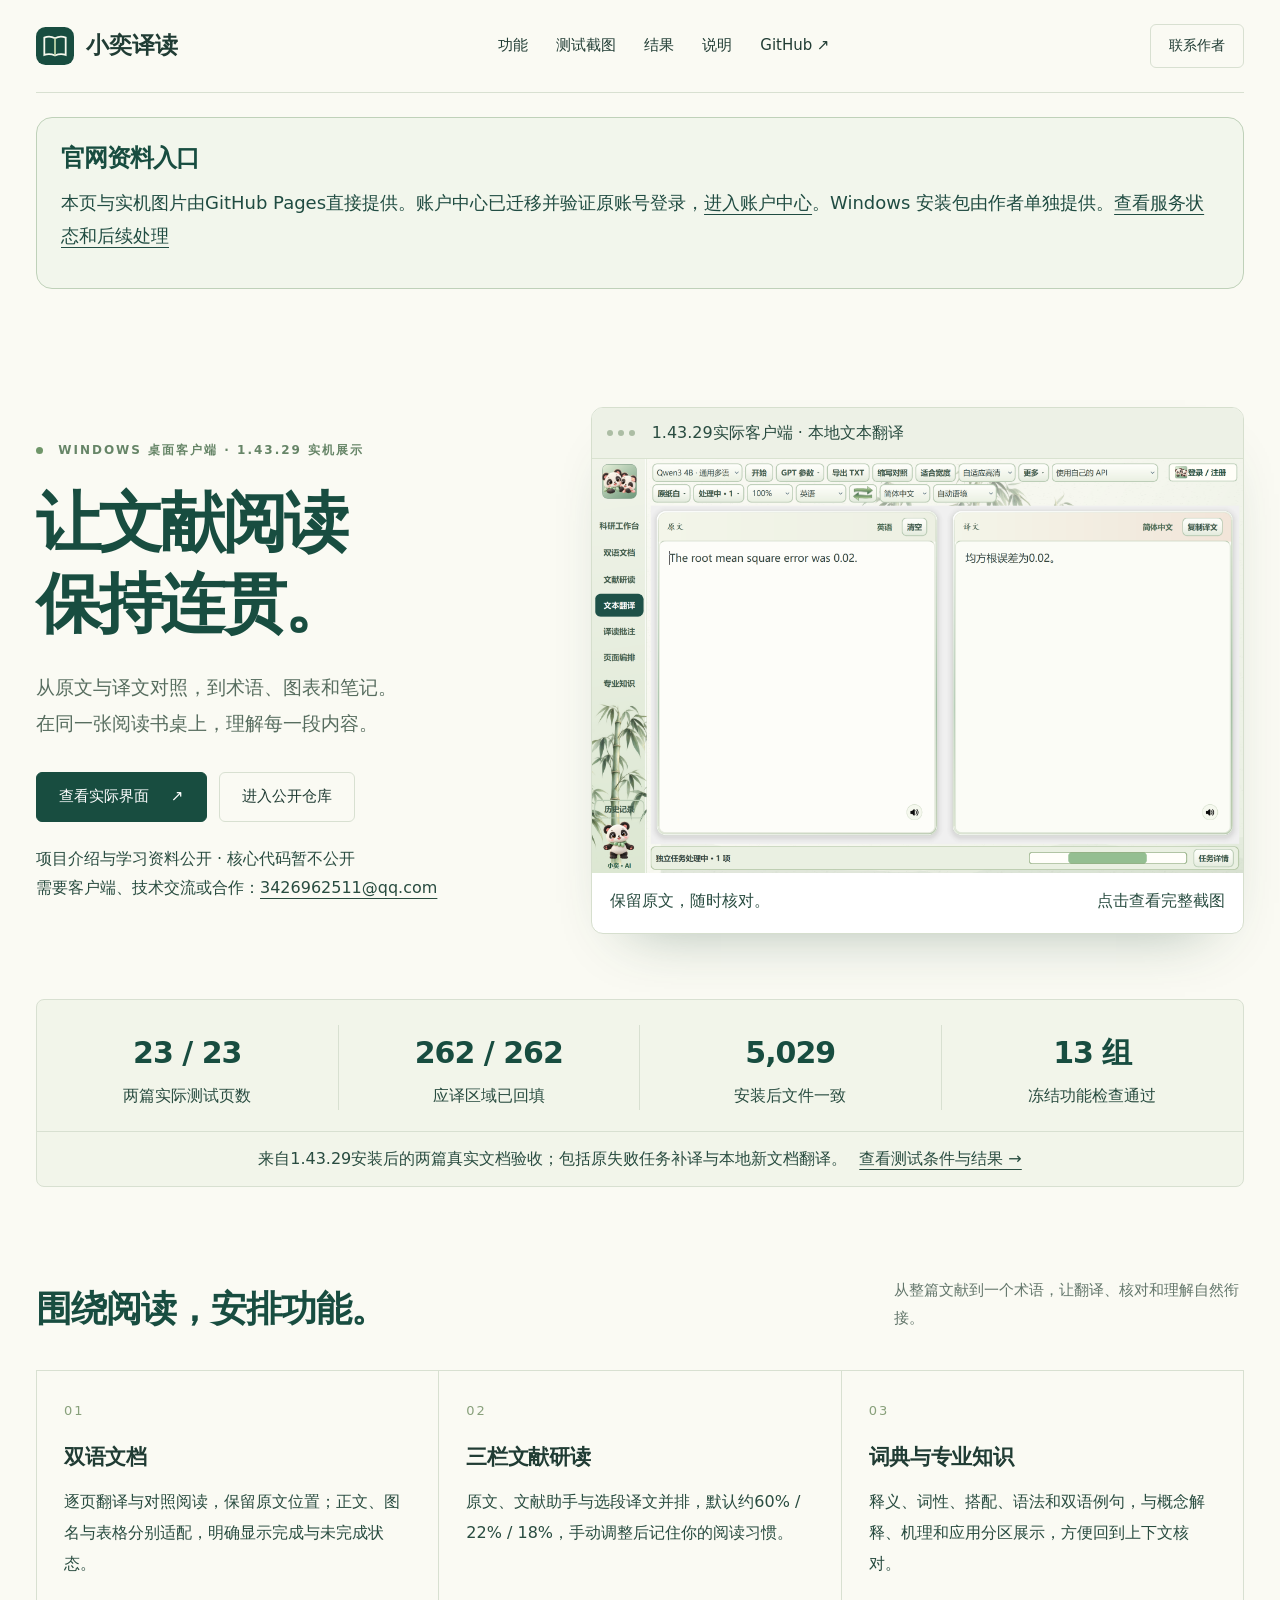
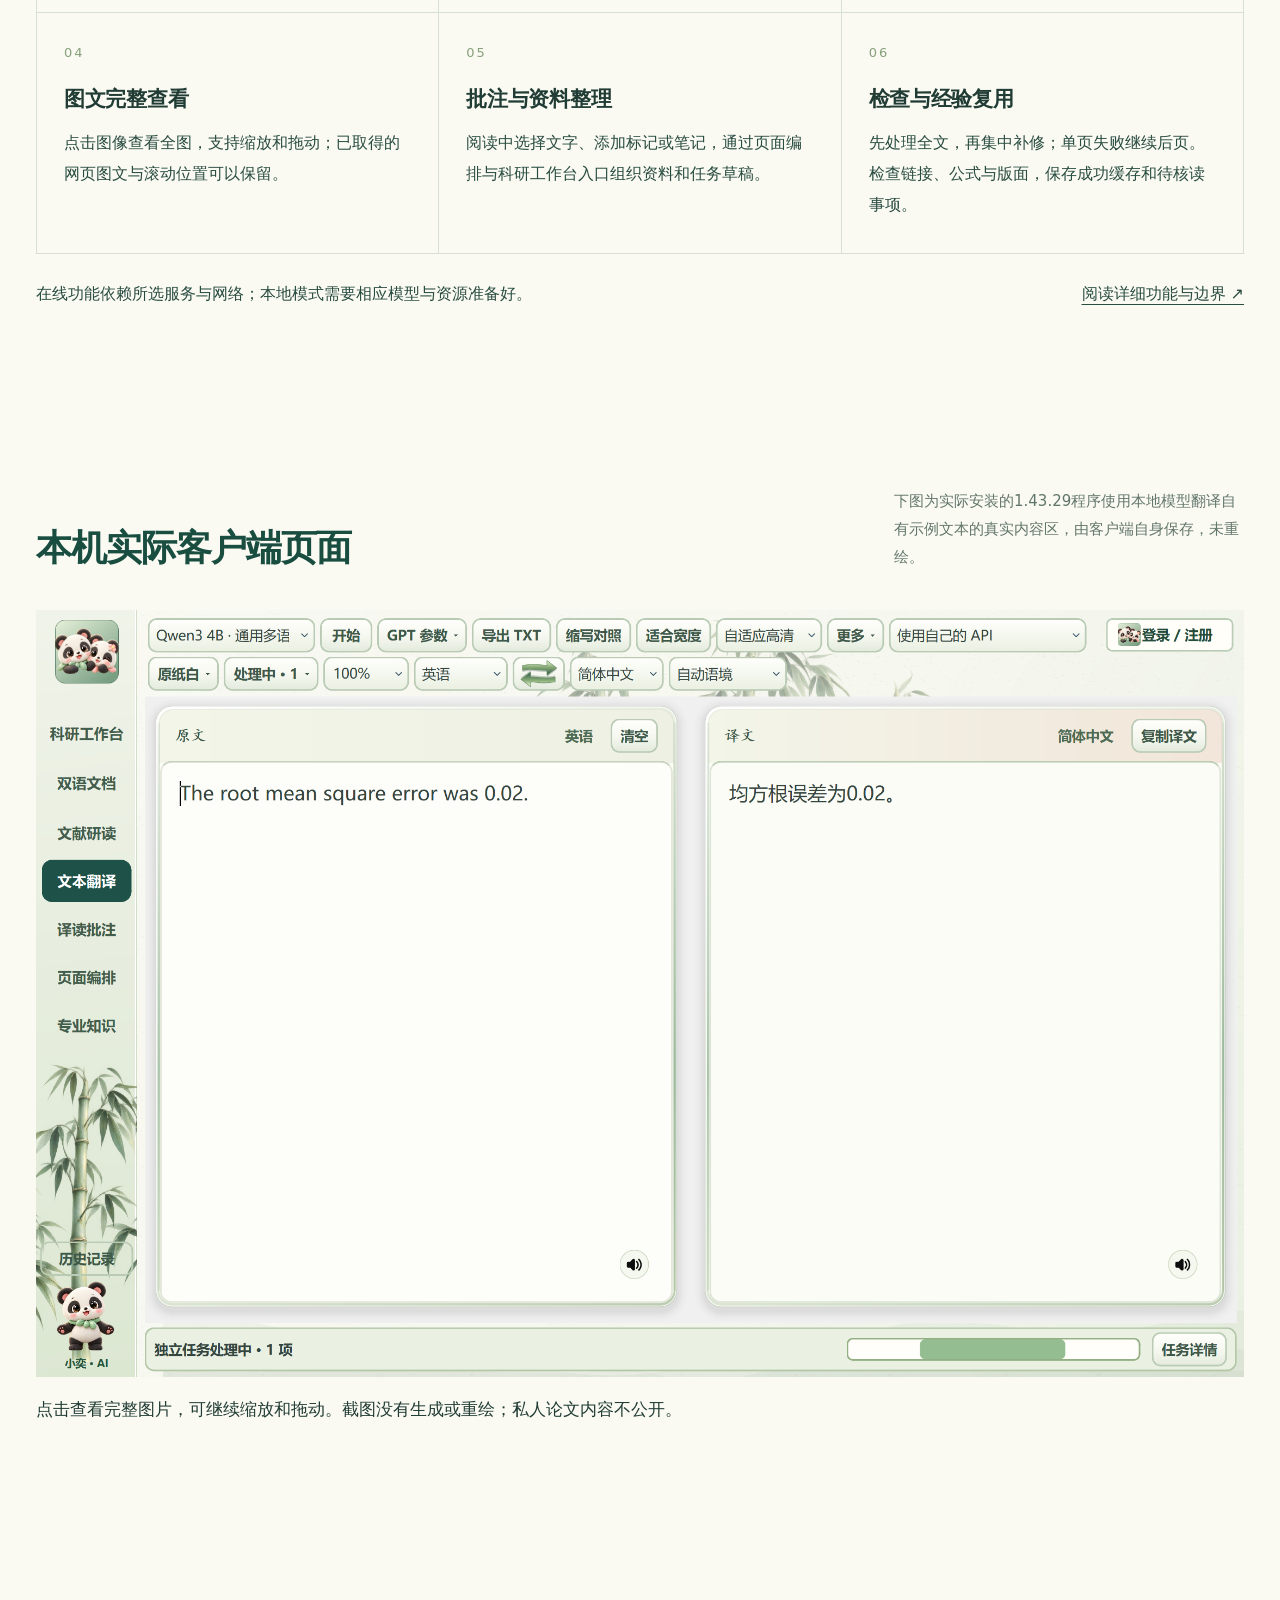
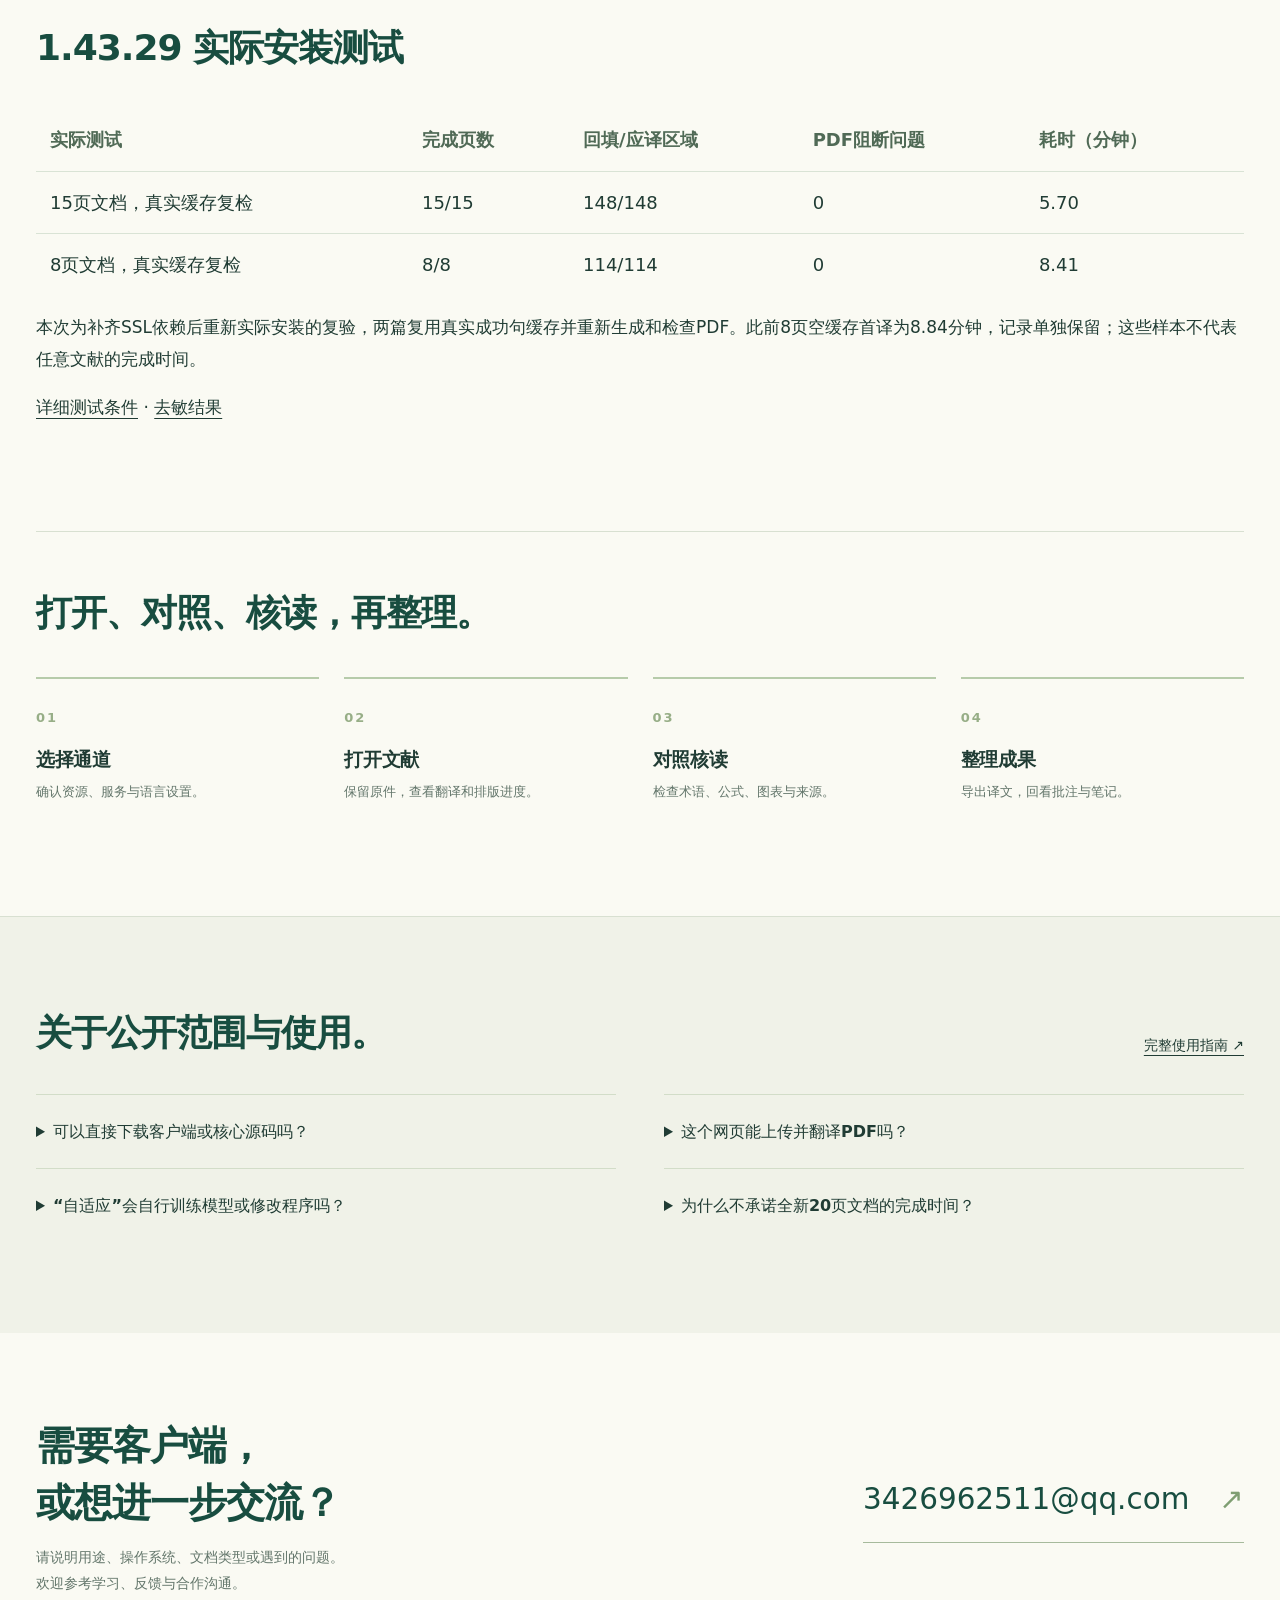
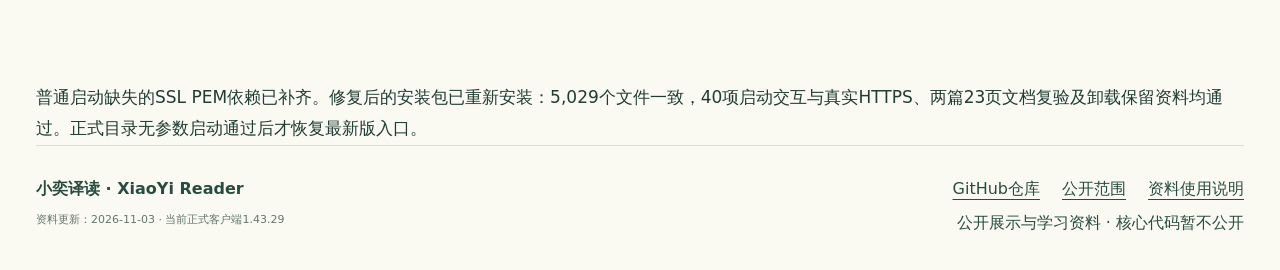
==== commit 25d577d3: "docs: distinguish historical tests from current product access" ====
--- a/docs/index.html
+++ b/docs/index.html
@@ -2,7 +2,7 @@
  <html lang="zh-CN"><head><meta charset="utf-8"><meta name="viewport" content="width=device-width,initial-scale=1"><title>小奕译读 · 文献翻译、对照与图文研读</title><meta name="description" content="小奕译读：双语文献阅读、完整公式保护、自动修复、真实客户端截图与23页安装实测。联系3426962511@qq.com。"><meta name="theme-color" content="#184d40"><link rel="icon" href="assets/favicon.svg" type="image/svg+xml"><link rel="stylesheet" href="site.css"><link rel="canonical" href="https://syj3426962511-glitch.github.io/xiaoyi-reader/"><script defer src="site.js"></script></head>
  <body><a class="skip" href="#main">跳转到正文</a>
  <header><a class="brand" href="#"><img src="assets/favicon.svg" width="38" height="38" alt=""><span>小奕译读</span></a><nav aria-label="主要导航"><a href="#features">功能</a><a href="#gallery">测试截图</a><a href="#results">结果</a><a href="#faq">说明</a><a href="https://github.com/syj3426962511-glitch/xiaoyi-reader" target="_blank" rel="noopener">GitHub ↗</a></nav><a class="contact-small" href="mailto:3426962511@qq.com">联系作者</a></header>
- <main id="main"><aside class="wrap service-notice" aria-label="服务状态"><h2>官网资料入口</h2><p>本页与实机图片由GitHub Pages直接提供。账户中心已迁移并验证原账号登录，<a href="https://xiaoyi-accounts.xiaoyi-account-deployment.workers.dev/">进入账户中心</a>。安装包下载正在恢复。<a href="service-status.html">查看服务状态和后续处理</a></p></aside><section class="hero wrap"><div class="hero-copy"><p class="eyebrow"><span class="dot"></span> WINDOWS 桌面客户端 · 1.43.29</p><h1>让文献阅读<br>保持连贯。</h1><p class="lead">从原文与译文对照，到术语、图表和笔记。<br>在同一张阅读书桌上，理解每一段内容。</p><div class="actions"><a class="button primary" href="#gallery">查看实际界面 <span>↗</span></a><a class="button secondary" href="https://github.com/syj3426962511-glitch/xiaoyi-reader">进入公开仓库</a></div><p class="hero-note">项目介绍与学习资料公开 · 核心代码暂不公开<br>需要客户端、技术交流或合作：<a href="mailto:3426962511@qq.com">3426962511@qq.com</a></p></div><div class="hero-visual"><div class="window-bar"><span></span><span></span><span></span><p>1.43.29实际客户端 · 本地文本翻译</p></div><button class="image-button" data-image="assets/01-real-client-1.43.29.png" data-title="本地文本翻译 · 实际客户端"><img src="assets/01-real-client-1.43.29.png" alt="小奕译读1.43.29实际客户端文本翻译原图" width="2220" height="1410" fetchpriority="high"></button><div class="visual-caption">保留原文，随时核对。<span>点击查看完整截图</span></div></div></section>
+ <main id="main"><aside class="wrap service-notice" aria-label="服务状态"><h2>官网资料入口</h2><p>本页与实机图片由GitHub Pages直接提供。账户中心已迁移并验证原账号登录，<a href="https://xiaoyi-accounts.xiaoyi-account-deployment.workers.dev/">进入账户中心</a>。Windows 安装包由作者单独提供。<a href="service-status.html">查看服务状态和后续处理</a></p></aside><section class="hero wrap"><div class="hero-copy"><p class="eyebrow"><span class="dot"></span> WINDOWS 桌面客户端 · 1.43.29 实机展示</p><h1>让文献阅读<br>保持连贯。</h1><p class="lead">从原文与译文对照，到术语、图表和笔记。<br>在同一张阅读书桌上，理解每一段内容。</p><div class="actions"><a class="button primary" href="#gallery">查看实际界面 <span>↗</span></a><a class="button secondary" href="https://github.com/syj3426962511-glitch/xiaoyi-reader">进入公开仓库</a></div><p class="hero-note">项目介绍与学习资料公开 · 核心代码暂不公开<br>需要客户端、技术交流或合作：<a href="mailto:3426962511@qq.com">3426962511@qq.com</a></p></div><div class="hero-visual"><div class="window-bar"><span></span><span></span><span></span><p>1.43.29实际客户端 · 本地文本翻译</p></div><button class="image-button" data-image="assets/01-real-client-1.43.29.png" data-title="本地文本翻译 · 实际客户端"><img src="assets/01-real-client-1.43.29.png" alt="小奕译读1.43.29实际客户端文本翻译原图" width="2220" height="1410" fetchpriority="high"></button><div class="visual-caption">保留原文，随时核对。<span>点击查看完整截图</span></div></div></section>
  <section class="metrics wrap" aria-label="已记录样本的测试结果"><div><strong>23 / 23</strong><span>两篇实际测试页数</span></div><div><strong>262 / 262</strong><span>应译区域已回填</span></div><div><strong>5,029</strong><span>安装后文件一致</span></div><div><strong>13 组</strong><span>冻结功能检查通过</span></div><p>来自1.43.29安装后的两篇真实文档验收；包括原失败任务补译与本地新文档翻译。<a href="validation/">查看测试条件与结果 →</a></p></section>
  <section class="wrap section" id="features"><div class="section-head"><div><h2>围绕阅读，安排功能。</h2></div><p>从整篇文献到一个术语，让翻译、核对和理解自然衔接。</p></div><div class="features"><article class="feature"><span class="num">01</span><h3>双语文档</h3><p>逐页翻译与对照阅读，保留原文位置；正文、图名与表格分别适配，明确显示完成与未完成状态。</p></article><article class="feature"><span class="num">02</span><h3>三栏文献研读</h3><p>原文、文献助手与选段译文并排，默认约60% / 22% / 18%，手动调整后记住你的阅读习惯。</p></article><article class="feature"><span class="num">03</span><h3>词典与专业知识</h3><p>释义、词性、搭配、语法和双语例句，与概念解释、机理和应用分区展示，方便回到上下文核对。</p></article><article class="feature"><span class="num">04</span><h3>图文完整查看</h3><p>点击图像查看全图，支持缩放和拖动；已取得的网页图文与滚动位置可以保留。</p></article><article class="feature"><span class="num">05</span><h3>批注与资料整理</h3><p>阅读中选择文字、添加标记或笔记，通过页面编排与科研工作台入口组织资料和任务草稿。</p></article><article class="feature"><span class="num">06</span><h3>检查与经验复用</h3><p>先处理全文，再集中补修；单页失败继续后页。检查链接、公式与版面，保存成功缓存和待核读事项。</p></article></div><div class="inline-note">在线功能依赖所选服务与网络；本地模式需要相应模型与资源准备好。<a href="https://github.com/syj3426962511-glitch/xiaoyi-reader/blob/main/guides/FEATURES.md">阅读详细功能与边界 ↗</a></div></section>
  <section class="wrap section" id="gallery"><div class="section-head"><div><h2>本机实际客户端页面</h2></div><p>下图为实际安装的1.43.29程序使用本地模型翻译自有示例文本的真实内容区，由客户端自身保存，未重绘。</p></div><button class="image-button" data-image="assets/01-real-client-1.43.29.png" data-title="1.43.29实际客户端原图"><img src="assets/01-real-client-1.43.29.png" alt="1.43.29实际客户端文本翻译原图" loading="lazy" width="2220" height="1410" style="width:100%;height:auto"></button><p>点击查看完整图片，可继续缩放和拖动。截图没有生成或重绘；私人论文内容不公开。</p></section>
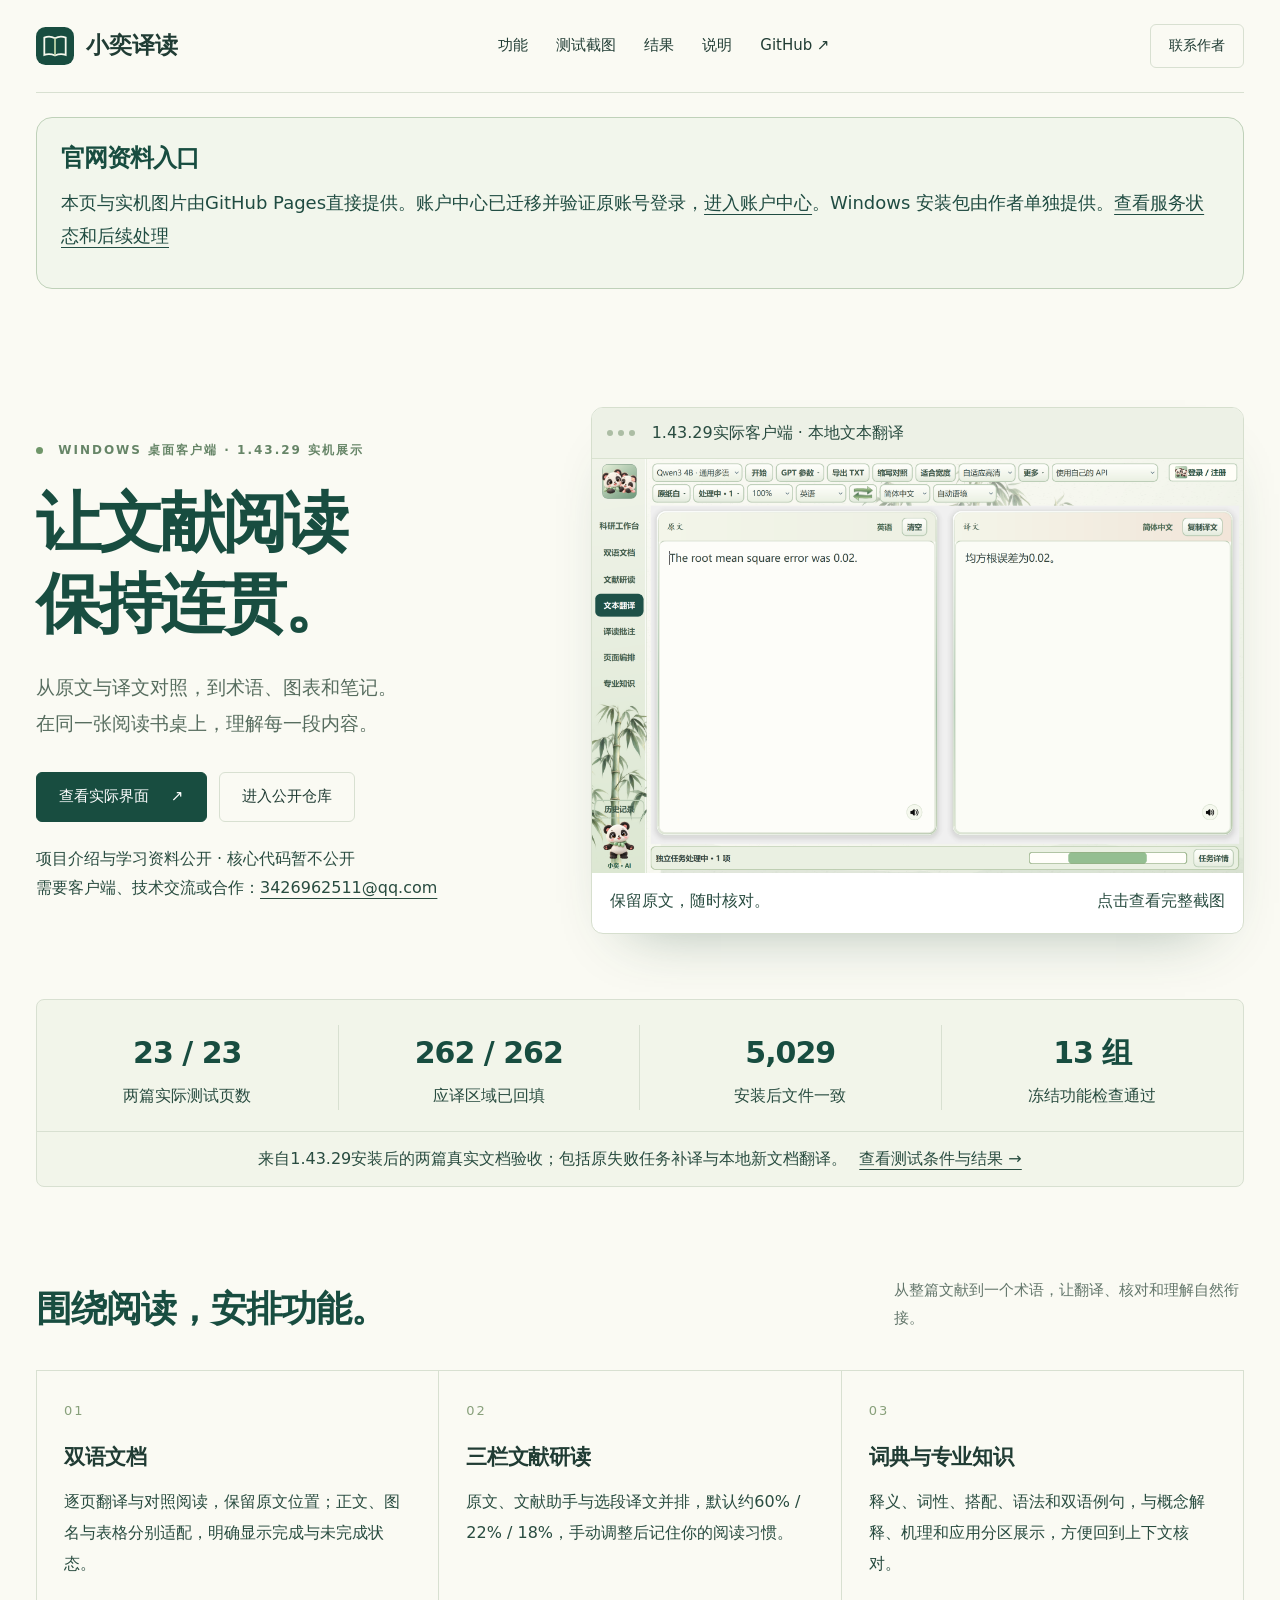
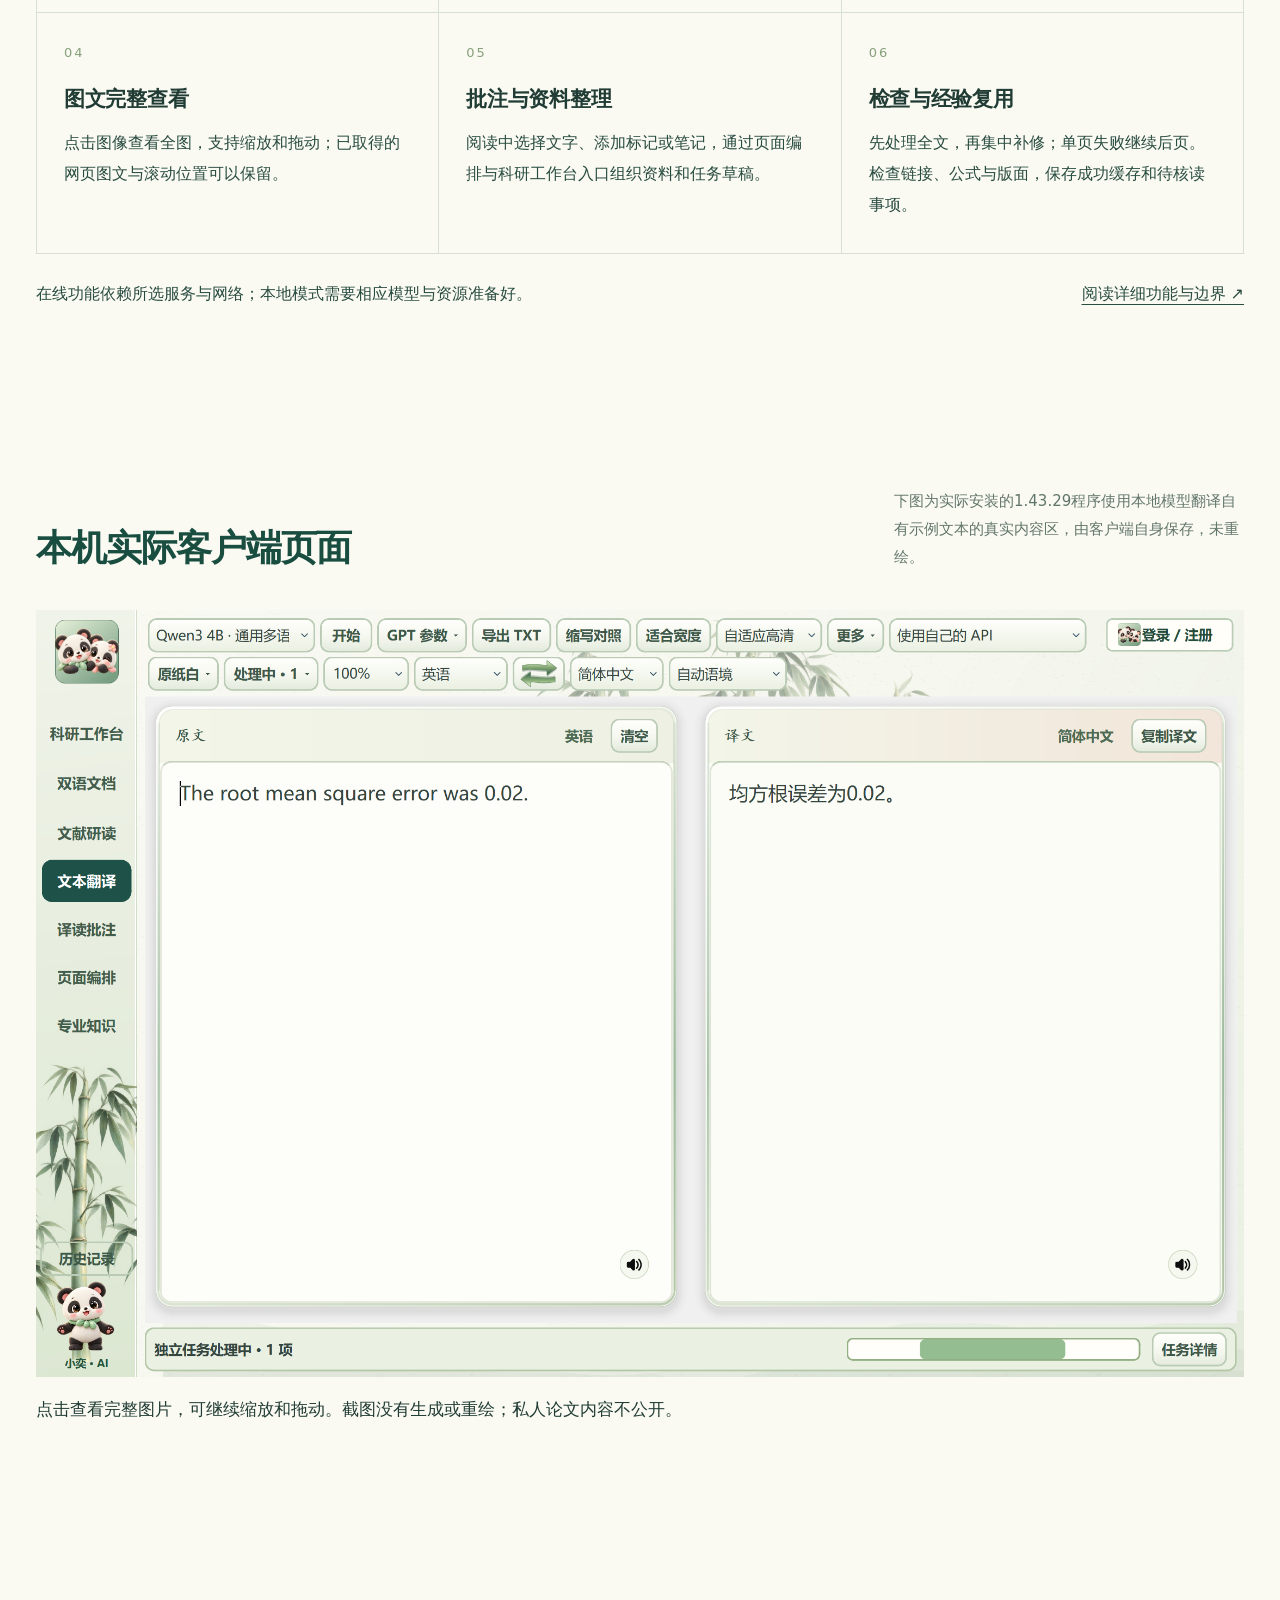
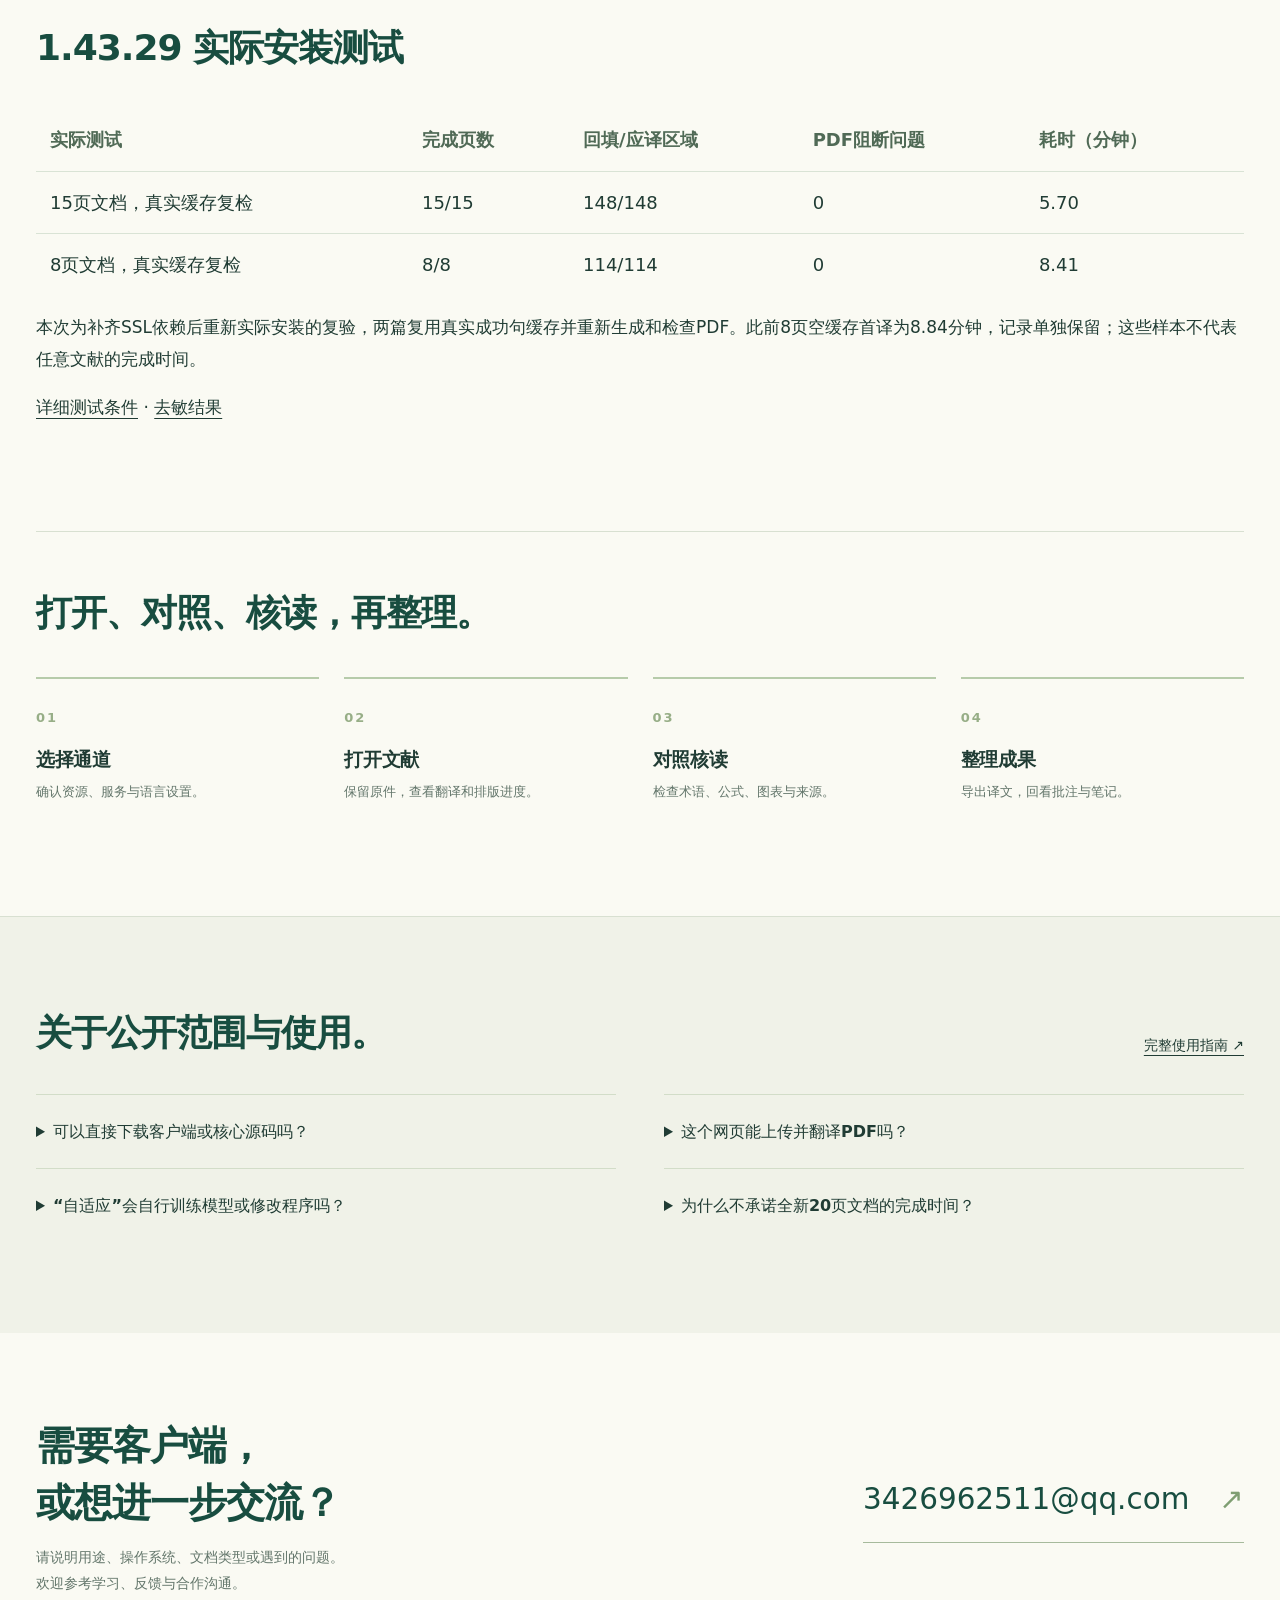
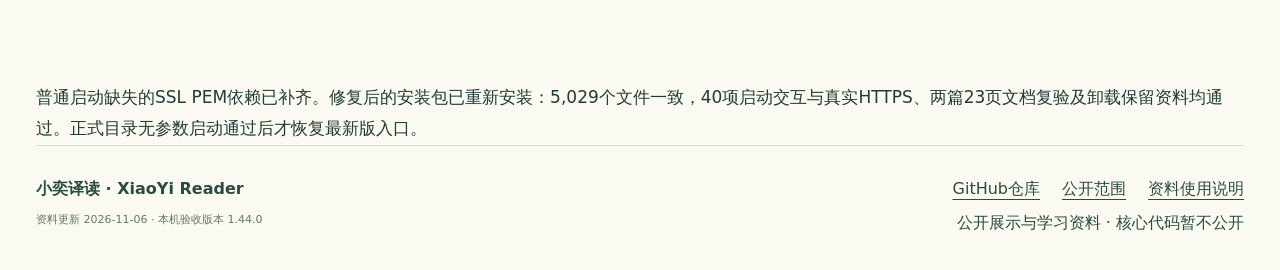
==== commit 438b21f3: "Clarify current local validation and historical website evidence" ====
--- a/docs/index.html
+++ b/docs/index.html
@@ -8,8 +8,8 @@
  <section class="wrap section" id="gallery"><div class="section-head"><div><h2>本机实际客户端页面</h2></div><p>下图为实际安装的1.43.29程序使用本地模型翻译自有示例文本的真实内容区，由客户端自身保存，未重绘。</p></div><button class="image-button" data-image="assets/01-real-client-1.43.29.png" data-title="1.43.29实际客户端原图"><img src="assets/01-real-client-1.43.29.png" alt="1.43.29实际客户端文本翻译原图" loading="lazy" width="2220" height="1410" style="width:100%;height:auto"></button><p>点击查看完整图片，可继续缩放和拖动。截图没有生成或重绘；私人论文内容不公开。</p></section>
  <section class="wrap section" id="results"><div class="section-head"><h2>1.43.29 实际安装测试</h2></div><div class="table-scroll"><table><thead><tr><th>实际测试</th><th>完成页数</th><th>回填/应译区域</th><th>PDF阻断问题</th><th>耗时（分钟）</th></tr></thead><tbody><tr><td>15页文档，真实缓存复检</td><td>15/15</td><td>148/148</td><td>0</td><td>5.70</td></tr><tr><td>8页文档，真实缓存复检</td><td>8/8</td><td>114/114</td><td>0</td><td>8.41</td></tr></tbody></table></div><p>本次为补齐SSL依赖后重新实际安装的复验，两篇复用真实成功句缓存并重新生成和检查PDF。此前8页空缓存首译为8.84分钟，记录单独保留；这些样本不代表任意文献的完成时间。</p><p><a href="validation/">详细测试条件</a> · <a href="results/01-validation-1.43.29.json">去敏结果</a></p></section>
  <section class="wrap section workflow"><h2>打开、对照、核读，再整理。</h2><ol><li><b>01</b><h3>选择通道</h3><p>确认资源、服务与语言设置。</p></li><li><b>02</b><h3>打开文献</h3><p>保留原件，查看翻译和排版进度。</p></li><li><b>03</b><h3>对照核读</h3><p>检查术语、公式、图表与来源。</p></li><li><b>04</b><h3>整理成果</h3><p>导出译文，回看批注与笔记。</p></li></ol></section>
- <section class="faq-section" id="faq"><div class="wrap section"><div class="section-head"><div><h2>关于公开范围与使用。</h2></div><a class="text-link" href="https://github.com/syj3426962511-glitch/xiaoyi-reader/blob/main/guides/USER_GUIDE.md">完整使用指南 ↗</a></div><div class="faqs"><details><summary>可以直接下载客户端或核心源码吗？</summary><p>公开项目介绍、实机截图、核查结果与使用资料。核心源码、私人配置和论文全文不公开。1.43.29已通过普通启动、实际安装和文档复验，在线安装包存储待恢复；需要使用或交流，请联系3426962511@qq.com。</p></details><details><summary>这个网页能上传并翻译PDF吗？</summary><p>当前是静态展示网页，不提供文档上传、账号登录或在线翻译。在线与本地翻译入口位于Windows客户端中。</p></details><details><summary>“自适应”会自行训练模型或修改程序吗？</summary><p>它保存问题记录、成功译文缓存并复用受约束的修复规则。新类型问题仍需完善算法与复验，不能称为云模型自行训练或任意自我改写。</p></details><details><summary>为什么不承诺全新20页文档的完成时间？</summary><p>页数之外，文字密度、字体、表格、网络和新句数量都会影响总时长。本次分别验证15页旧任务补译和8页本地新文档，公布各自耗时；没有把两篇合算成单篇20页速度。</p></details></div></div></section>
+ <section class="faq-section" id="faq"><div class="wrap section"><div class="section-head"><div><h2>关于公开范围与使用。</h2></div><a class="text-link" href="https://github.com/syj3426962511-glitch/xiaoyi-reader/blob/main/guides/USER_GUIDE.md">完整使用指南 ↗</a></div><div class="faqs"><details><summary>可以直接下载客户端或核心源码吗？</summary><p>公开项目介绍、实机截图、核查结果与使用资料。核心源码、私人配置和论文全文不公开。1.44.0 已完成 Windows 本机安装、普通启动和一页本地翻译检查。安装包由作者单独提供。联系邮箱为 3426962511@qq.com。</p></details><details><summary>这个网页能上传并翻译PDF吗？</summary><p>当前是静态展示网页，不提供文档上传、账号登录或在线翻译。在线与本地翻译入口位于Windows客户端中。</p></details><details><summary>“自适应”会自行训练模型或修改程序吗？</summary><p>它保存问题记录、成功译文缓存并复用受约束的修复规则。新类型问题仍需完善算法与复验，不能称为云模型自行训练或任意自我改写。</p></details><details><summary>为什么不承诺全新20页文档的完成时间？</summary><p>页数之外，文字密度、字体、表格、网络和新句数量都会影响总时长。本次分别验证15页旧任务补译和8页本地新文档，公布各自耗时；没有把两篇合算成单篇20页速度。</p></details></div></div></section>
  <section class="wrap contact" id="contact"><div><h2>需要客户端，<br>或想进一步交流？</h2><p>请说明用途、操作系统、文档类型或遇到的问题。<br>欢迎参考学习、反馈与合作沟通。</p></div><a href="mailto:3426962511@qq.com" class="email">3426962511@qq.com <span>↗</span></a></section><p class="wrap">普通启动缺失的SSL PEM依赖已补齐。修复后的安装包已重新安装：5,029个文件一致，40项启动交互与真实HTTPS、两篇23页文档复验及卸载保留资料均通过。正式目录无参数启动通过后才恢复最新版入口。</p></main>
- <footer class="wrap"><p>小奕译读 · XiaoYi Reader<br><span>资料更新：2026-11-03 · 当前正式客户端1.43.29</span></p><div><a href="https://github.com/syj3426962511-glitch/xiaoyi-reader">GitHub仓库</a><a href="https://github.com/syj3426962511-glitch/xiaoyi-reader/blob/main/PUBLICATION_SCOPE.md">公开范围</a><a href="https://github.com/syj3426962511-glitch/xiaoyi-reader/blob/main/LICENSE">资料使用说明</a><span>公开展示与学习资料 · 核心代码暂不公开</span></div></footer>
+ <footer class="wrap"><p>小奕译读 · XiaoYi Reader<br><span>资料更新 2026-11-06 · 本机验收版本 1.44.0</span></p><div><a href="https://github.com/syj3426962511-glitch/xiaoyi-reader">GitHub仓库</a><a href="https://github.com/syj3426962511-glitch/xiaoyi-reader/blob/main/PUBLICATION_SCOPE.md">公开范围</a><a href="https://github.com/syj3426962511-glitch/xiaoyi-reader/blob/main/LICENSE">资料使用说明</a><span>公开展示与学习资料 · 核心代码暂不公开</span></div></footer>
  <dialog id="image-dialog" aria-labelledby="image-title"><div class="viewer-head"><h2 id="image-title">完整图片</h2><div class="viewer-controls"><button type="button" data-zoom="out" aria-label="缩小">−</button><output id="zoom-value">100%</output><button type="button" data-zoom="in" aria-label="放大">+</button><button type="button" id="fit-image">适合窗口</button><button type="button" id="close-image" aria-label="关闭图片">关闭 ×</button></div></div><div id="image-stage"><img id="viewer-image" alt="" draggable="false"></div></dialog>
  </body></html>
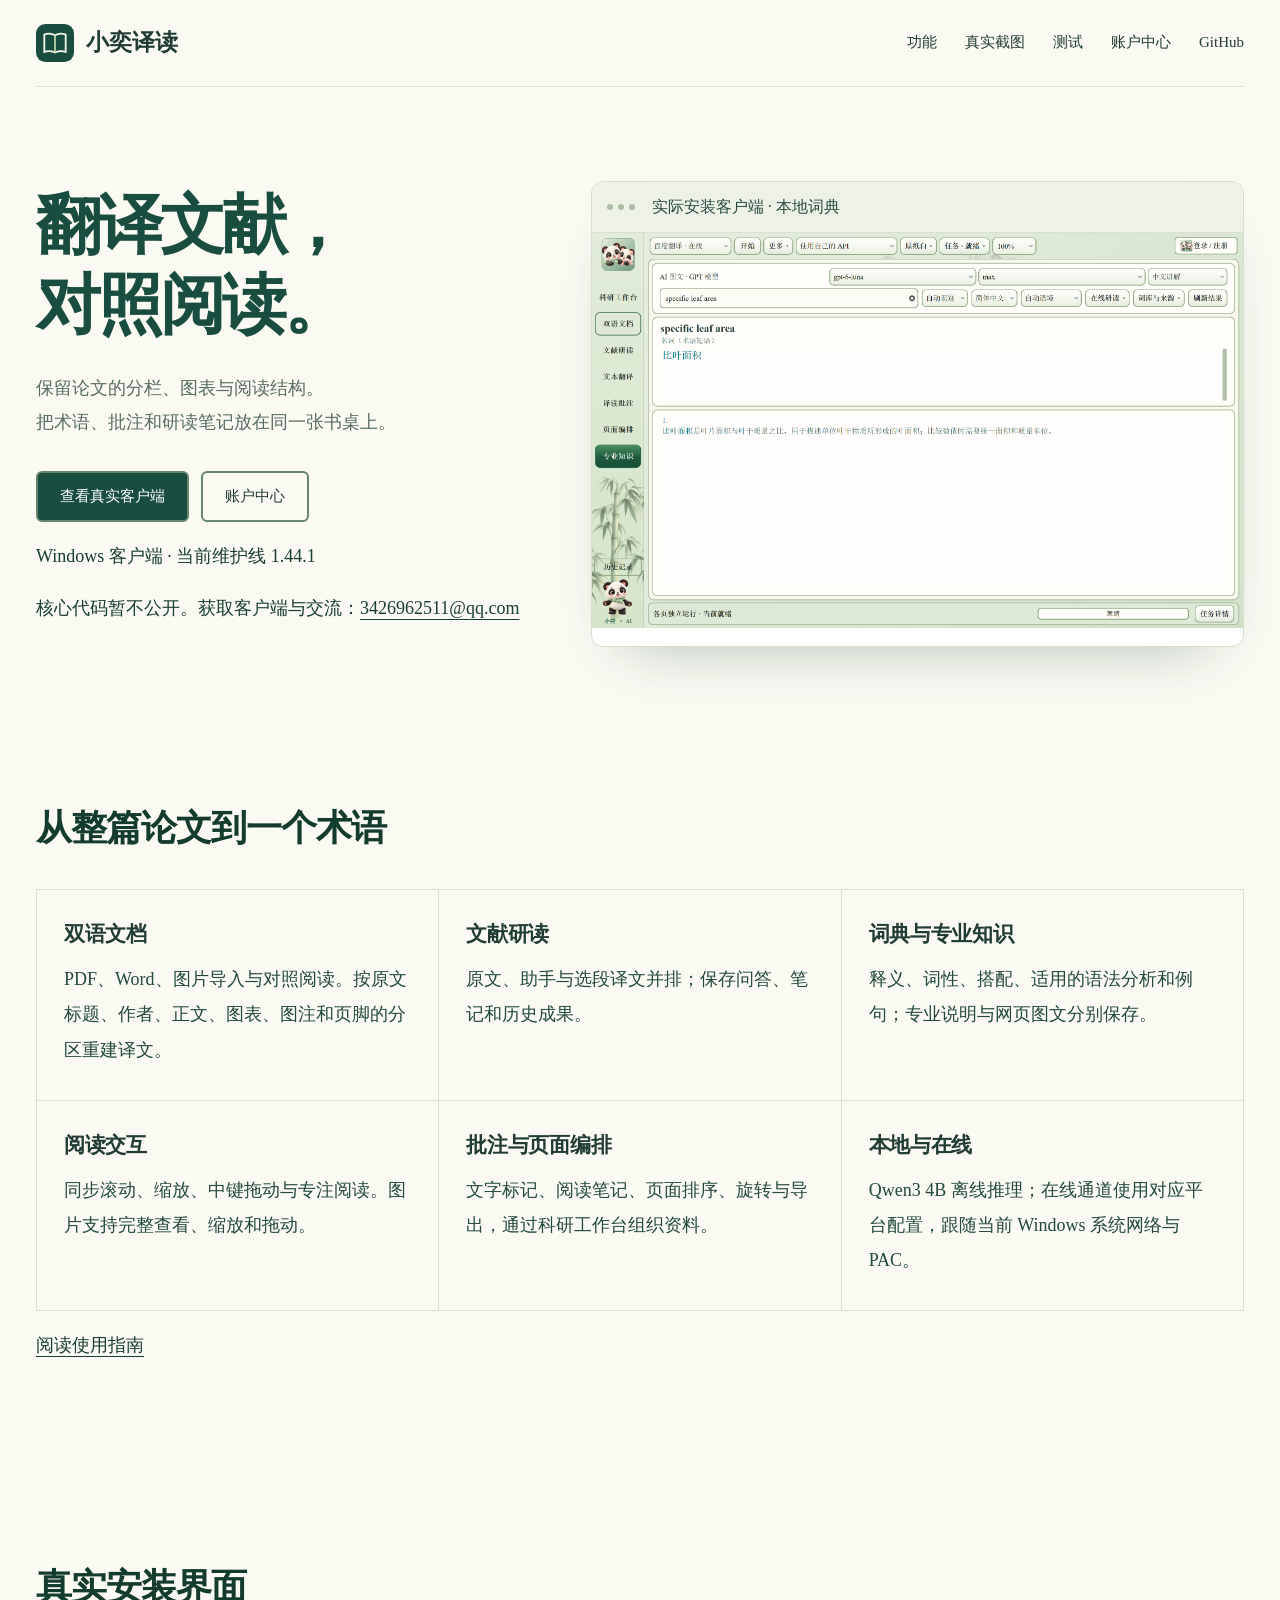
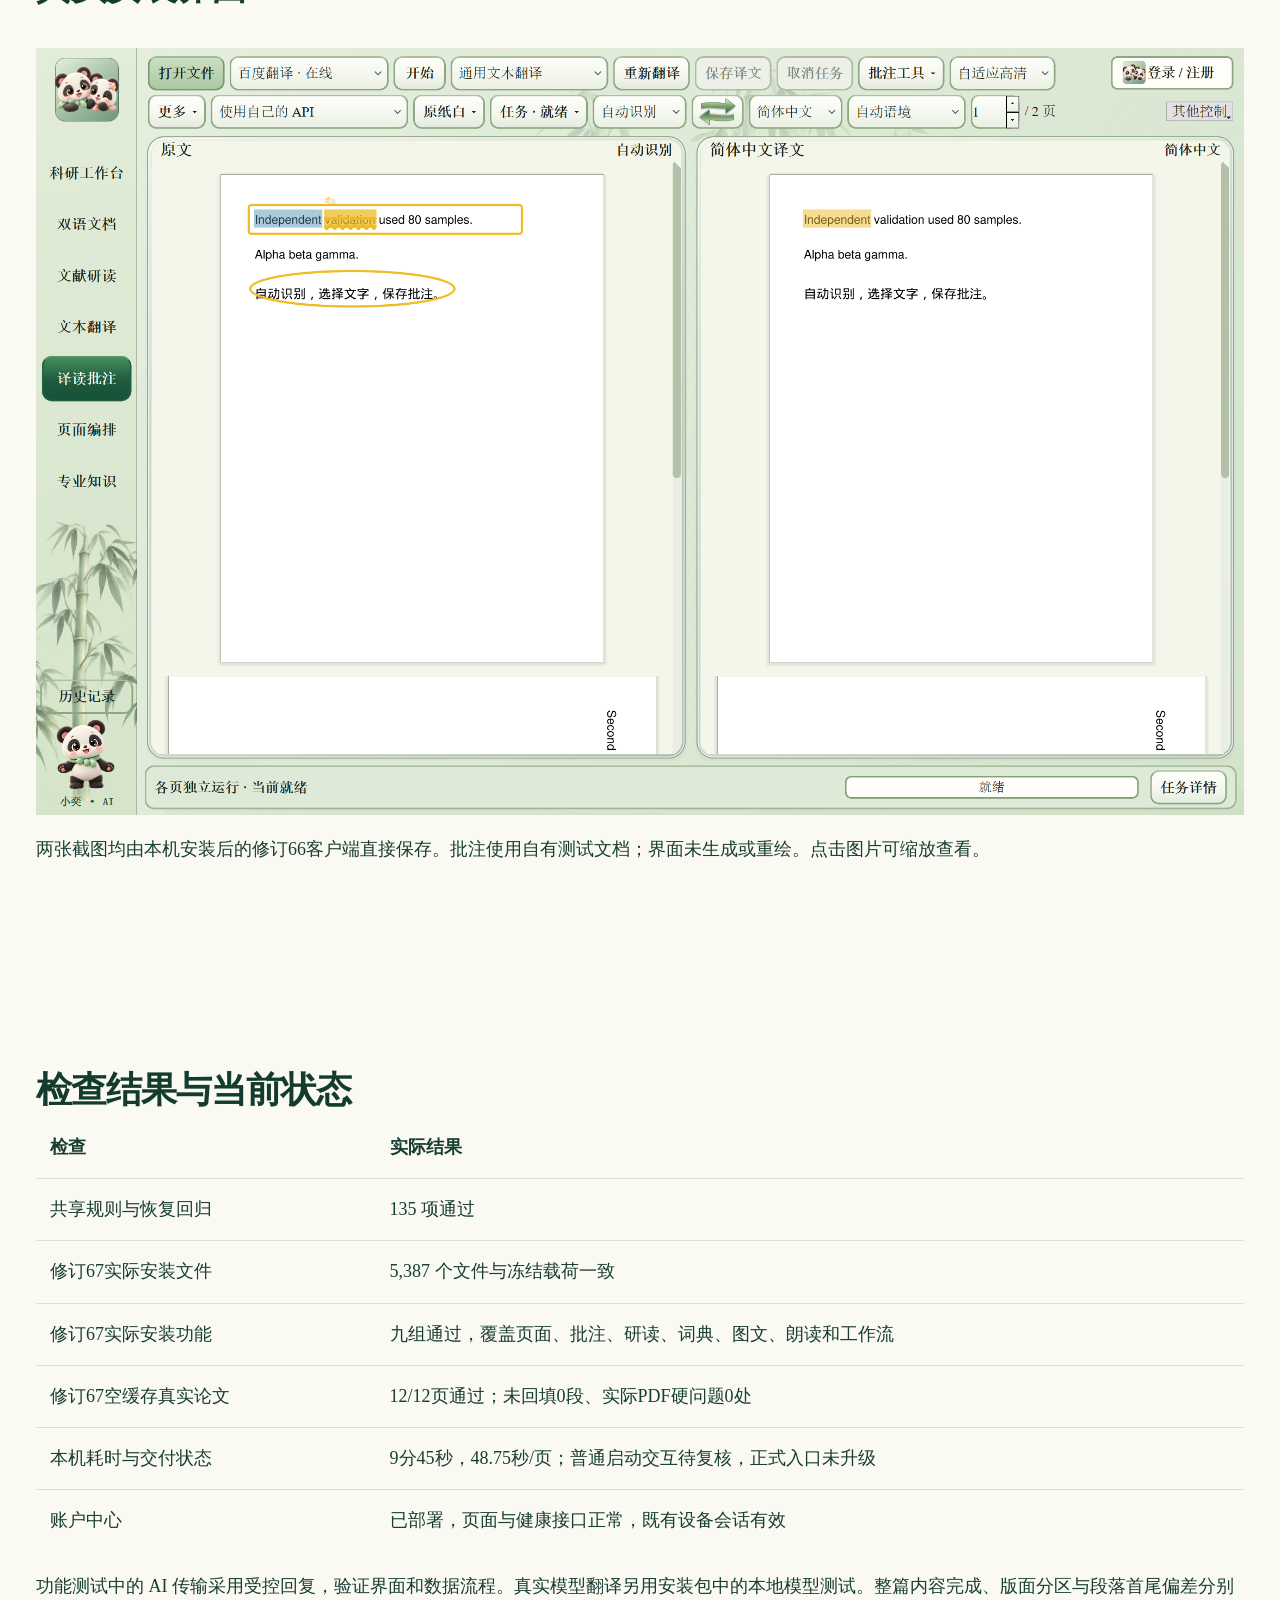
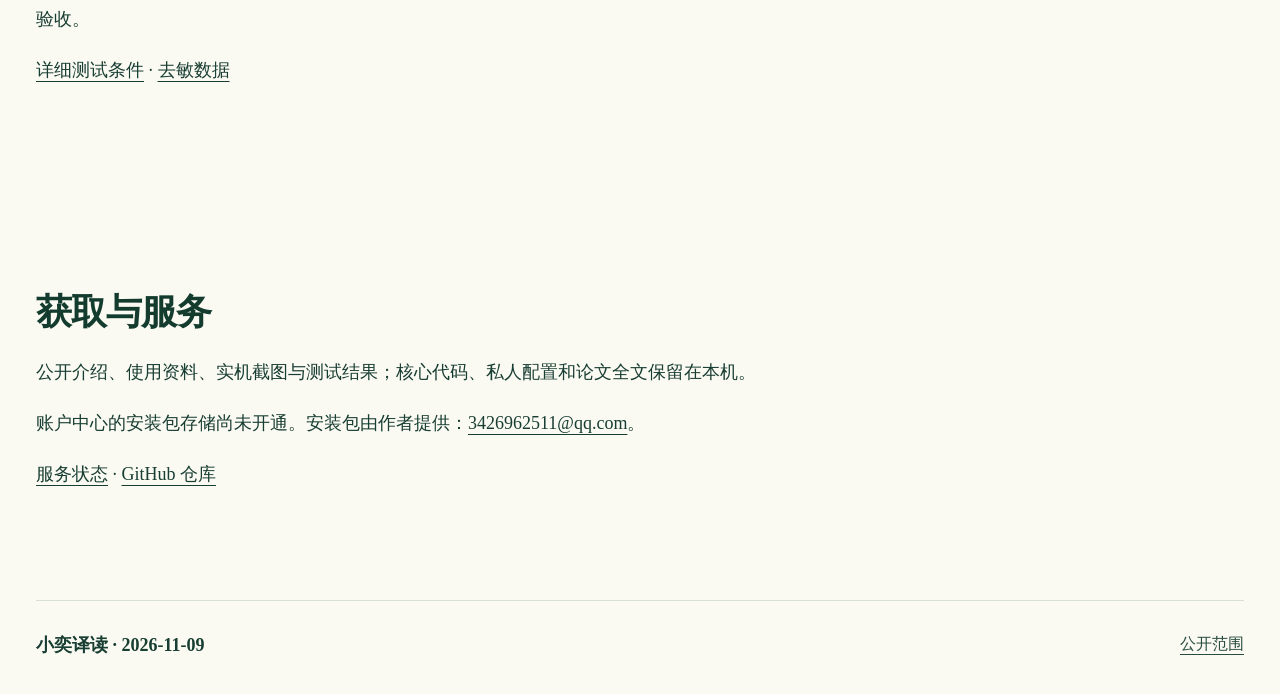
==== commit 715e91e9: "Document installed revision 67 acceptance and current service state" ====
--- a/docs/index.html
+++ b/docs/index.html
@@ -1,15 +1,16 @@
 <!doctype html>
- <html lang="zh-CN"><head><meta charset="utf-8"><meta name="viewport" content="width=device-width,initial-scale=1"><title>小奕译读 · 文献翻译、对照与图文研读</title><meta name="description" content="小奕译读：双语文献阅读、完整公式保护、自动修复、真实客户端截图与23页安装实测。联系3426962511@qq.com。"><meta name="theme-color" content="#184d40"><link rel="icon" href="assets/favicon.svg" type="image/svg+xml"><link rel="stylesheet" href="site.css"><link rel="canonical" href="https://syj3426962511-glitch.github.io/xiaoyi-reader/"><script defer src="site.js"></script></head>
- <body><a class="skip" href="#main">跳转到正文</a>
- <header><a class="brand" href="#"><img src="assets/favicon.svg" width="38" height="38" alt=""><span>小奕译读</span></a><nav aria-label="主要导航"><a href="#features">功能</a><a href="#gallery">测试截图</a><a href="#results">结果</a><a href="#faq">说明</a><a href="https://github.com/syj3426962511-glitch/xiaoyi-reader" target="_blank" rel="noopener">GitHub ↗</a></nav><a class="contact-small" href="mailto:3426962511@qq.com">联系作者</a></header>
- <main id="main"><aside class="wrap service-notice" aria-label="服务状态"><h2>官网资料入口</h2><p>本页与实机图片由GitHub Pages直接提供。账户中心已迁移并验证原账号登录，<a href="https://xiaoyi-accounts.xiaoyi-account-deployment.workers.dev/">进入账户中心</a>。Windows 安装包由作者单独提供。<a href="service-status.html">查看服务状态和后续处理</a></p></aside><section class="hero wrap"><div class="hero-copy"><p class="eyebrow"><span class="dot"></span> WINDOWS 桌面客户端 · 1.43.29 实机展示</p><h1>让文献阅读<br>保持连贯。</h1><p class="lead">从原文与译文对照，到术语、图表和笔记。<br>在同一张阅读书桌上，理解每一段内容。</p><div class="actions"><a class="button primary" href="#gallery">查看实际界面 <span>↗</span></a><a class="button secondary" href="https://github.com/syj3426962511-glitch/xiaoyi-reader">进入公开仓库</a></div><p class="hero-note">项目介绍与学习资料公开 · 核心代码暂不公开<br>需要客户端、技术交流或合作：<a href="mailto:3426962511@qq.com">3426962511@qq.com</a></p></div><div class="hero-visual"><div class="window-bar"><span></span><span></span><span></span><p>1.43.29实际客户端 · 本地文本翻译</p></div><button class="image-button" data-image="assets/01-real-client-1.43.29.png" data-title="本地文本翻译 · 实际客户端"><img src="assets/01-real-client-1.43.29.png" alt="小奕译读1.43.29实际客户端文本翻译原图" width="2220" height="1410" fetchpriority="high"></button><div class="visual-caption">保留原文，随时核对。<span>点击查看完整截图</span></div></div></section>
- <section class="metrics wrap" aria-label="已记录样本的测试结果"><div><strong>23 / 23</strong><span>两篇实际测试页数</span></div><div><strong>262 / 262</strong><span>应译区域已回填</span></div><div><strong>5,029</strong><span>安装后文件一致</span></div><div><strong>13 组</strong><span>冻结功能检查通过</span></div><p>来自1.43.29安装后的两篇真实文档验收；包括原失败任务补译与本地新文档翻译。<a href="validation/">查看测试条件与结果 →</a></p></section>
- <section class="wrap section" id="features"><div class="section-head"><div><h2>围绕阅读，安排功能。</h2></div><p>从整篇文献到一个术语，让翻译、核对和理解自然衔接。</p></div><div class="features"><article class="feature"><span class="num">01</span><h3>双语文档</h3><p>逐页翻译与对照阅读，保留原文位置；正文、图名与表格分别适配，明确显示完成与未完成状态。</p></article><article class="feature"><span class="num">02</span><h3>三栏文献研读</h3><p>原文、文献助手与选段译文并排，默认约60% / 22% / 18%，手动调整后记住你的阅读习惯。</p></article><article class="feature"><span class="num">03</span><h3>词典与专业知识</h3><p>释义、词性、搭配、语法和双语例句，与概念解释、机理和应用分区展示，方便回到上下文核对。</p></article><article class="feature"><span class="num">04</span><h3>图文完整查看</h3><p>点击图像查看全图，支持缩放和拖动；已取得的网页图文与滚动位置可以保留。</p></article><article class="feature"><span class="num">05</span><h3>批注与资料整理</h3><p>阅读中选择文字、添加标记或笔记，通过页面编排与科研工作台入口组织资料和任务草稿。</p></article><article class="feature"><span class="num">06</span><h3>检查与经验复用</h3><p>先处理全文，再集中补修；单页失败继续后页。检查链接、公式与版面，保存成功缓存和待核读事项。</p></article></div><div class="inline-note">在线功能依赖所选服务与网络；本地模式需要相应模型与资源准备好。<a href="https://github.com/syj3426962511-glitch/xiaoyi-reader/blob/main/guides/FEATURES.md">阅读详细功能与边界 ↗</a></div></section>
- <section class="wrap section" id="gallery"><div class="section-head"><div><h2>本机实际客户端页面</h2></div><p>下图为实际安装的1.43.29程序使用本地模型翻译自有示例文本的真实内容区，由客户端自身保存，未重绘。</p></div><button class="image-button" data-image="assets/01-real-client-1.43.29.png" data-title="1.43.29实际客户端原图"><img src="assets/01-real-client-1.43.29.png" alt="1.43.29实际客户端文本翻译原图" loading="lazy" width="2220" height="1410" style="width:100%;height:auto"></button><p>点击查看完整图片，可继续缩放和拖动。截图没有生成或重绘；私人论文内容不公开。</p></section>
- <section class="wrap section" id="results"><div class="section-head"><h2>1.43.29 实际安装测试</h2></div><div class="table-scroll"><table><thead><tr><th>实际测试</th><th>完成页数</th><th>回填/应译区域</th><th>PDF阻断问题</th><th>耗时（分钟）</th></tr></thead><tbody><tr><td>15页文档，真实缓存复检</td><td>15/15</td><td>148/148</td><td>0</td><td>5.70</td></tr><tr><td>8页文档，真实缓存复检</td><td>8/8</td><td>114/114</td><td>0</td><td>8.41</td></tr></tbody></table></div><p>本次为补齐SSL依赖后重新实际安装的复验，两篇复用真实成功句缓存并重新生成和检查PDF。此前8页空缓存首译为8.84分钟，记录单独保留；这些样本不代表任意文献的完成时间。</p><p><a href="validation/">详细测试条件</a> · <a href="results/01-validation-1.43.29.json">去敏结果</a></p></section>
- <section class="wrap section workflow"><h2>打开、对照、核读，再整理。</h2><ol><li><b>01</b><h3>选择通道</h3><p>确认资源、服务与语言设置。</p></li><li><b>02</b><h3>打开文献</h3><p>保留原件，查看翻译和排版进度。</p></li><li><b>03</b><h3>对照核读</h3><p>检查术语、公式、图表与来源。</p></li><li><b>04</b><h3>整理成果</h3><p>导出译文，回看批注与笔记。</p></li></ol></section>
- <section class="faq-section" id="faq"><div class="wrap section"><div class="section-head"><div><h2>关于公开范围与使用。</h2></div><a class="text-link" href="https://github.com/syj3426962511-glitch/xiaoyi-reader/blob/main/guides/USER_GUIDE.md">完整使用指南 ↗</a></div><div class="faqs"><details><summary>可以直接下载客户端或核心源码吗？</summary><p>公开项目介绍、实机截图、核查结果与使用资料。核心源码、私人配置和论文全文不公开。1.44.0 已完成 Windows 本机安装、普通启动和一页本地翻译检查。安装包由作者单独提供。联系邮箱为 3426962511@qq.com。</p></details><details><summary>这个网页能上传并翻译PDF吗？</summary><p>当前是静态展示网页，不提供文档上传、账号登录或在线翻译。在线与本地翻译入口位于Windows客户端中。</p></details><details><summary>“自适应”会自行训练模型或修改程序吗？</summary><p>它保存问题记录、成功译文缓存并复用受约束的修复规则。新类型问题仍需完善算法与复验，不能称为云模型自行训练或任意自我改写。</p></details><details><summary>为什么不承诺全新20页文档的完成时间？</summary><p>页数之外，文字密度、字体、表格、网络和新句数量都会影响总时长。本次分别验证15页旧任务补译和8页本地新文档，公布各自耗时；没有把两篇合算成单篇20页速度。</p></details></div></div></section>
- <section class="wrap contact" id="contact"><div><h2>需要客户端，<br>或想进一步交流？</h2><p>请说明用途、操作系统、文档类型或遇到的问题。<br>欢迎参考学习、反馈与合作沟通。</p></div><a href="mailto:3426962511@qq.com" class="email">3426962511@qq.com <span>↗</span></a></section><p class="wrap">普通启动缺失的SSL PEM依赖已补齐。修复后的安装包已重新安装：5,029个文件一致，40项启动交互与真实HTTPS、两篇23页文档复验及卸载保留资料均通过。正式目录无参数启动通过后才恢复最新版入口。</p></main>
- <footer class="wrap"><p>小奕译读 · XiaoYi Reader<br><span>资料更新 2026-11-06 · 本机验收版本 1.44.0</span></p><div><a href="https://github.com/syj3426962511-glitch/xiaoyi-reader">GitHub仓库</a><a href="https://github.com/syj3426962511-glitch/xiaoyi-reader/blob/main/PUBLICATION_SCOPE.md">公开范围</a><a href="https://github.com/syj3426962511-glitch/xiaoyi-reader/blob/main/LICENSE">资料使用说明</a><span>公开展示与学习资料 · 核心代码暂不公开</span></div></footer>
- <dialog id="image-dialog" aria-labelledby="image-title"><div class="viewer-head"><h2 id="image-title">完整图片</h2><div class="viewer-controls"><button type="button" data-zoom="out" aria-label="缩小">−</button><output id="zoom-value">100%</output><button type="button" data-zoom="in" aria-label="放大">+</button><button type="button" id="fit-image">适合窗口</button><button type="button" id="close-image" aria-label="关闭图片">关闭 ×</button></div></div><div id="image-stage"><img id="viewer-image" alt="" draggable="false"></div></dialog>
- </body></html>
+<html lang="zh-CN"><head><meta charset="utf-8"><meta name="viewport" content="width=device-width,initial-scale=1"><title>小奕译读 · 文献翻译与双语阅读</title><meta name="description" content="Windows双语文献阅读、PDF翻译、专业知识、实机截图与实际测试记录。"><link rel="icon" href="assets/favicon.svg" type="image/svg+xml"><link rel="stylesheet" href="site.css"><script defer src="site.js"></script></head>
+<body><a class="skip" href="#main">跳转到正文</a><header><a class="brand" href="./"><img src="assets/favicon.svg" width="38" height="38" alt=""><span>小奕译读</span></a><nav aria-label="主要导航"><a href="#features">功能</a><a href="#gallery">真实截图</a><a href="#results">测试</a><a href="https://xiaoyi-accounts.xiaoyi-account-deployment.workers.dev/">账户中心</a><a href="https://github.com/syj3426962511-glitch/xiaoyi-reader">GitHub</a></nav></header>
+<main id="main"><section class="hero wrap"><div class="hero-copy"><h1>翻译文献，<br>对照阅读。</h1><p class="lead">保留论文的分栏、图表与阅读结构。<br>把术语、批注和研读笔记放在同一张书桌上。</p><div class="actions"><a class="button primary" href="#gallery">查看真实客户端</a><a class="button secondary" href="https://xiaoyi-accounts.xiaoyi-account-deployment.workers.dev/">账户中心</a></div><p>Windows 客户端 · 当前维护线 1.44.1</p><p>核心代码暂不公开。获取客户端与交流：<a href="mailto:3426962511@qq.com">3426962511@qq.com</a></p></div><div class="hero-visual"><div class="window-bar"><span></span><span></span><span></span><p>实际安装客户端 · 本地词典</p></div><button class="image-button" data-image="assets/03-installed-1.44.1-r66-dictionary.png" data-title="修订66实际安装客户端 · 本地词典"><img src="assets/03-installed-1.44.1-r66-dictionary.png" alt="实际安装客户端的专业知识页面" fetchpriority="high"></button></div></section>
+<section class="wrap section" id="features"><div class="section-head"><h2>从整篇论文到一个术语</h2></div><div class="features">
+<article class="feature"><h3>双语文档</h3><p>PDF、Word、图片导入与对照阅读。按原文标题、作者、正文、图表、图注和页脚的分区重建译文。</p></article>
+<article class="feature"><h3>文献研读</h3><p>原文、助手与选段译文并排；保存问答、笔记和历史成果。</p></article>
+<article class="feature"><h3>词典与专业知识</h3><p>释义、词性、搭配、适用的语法分析和例句；专业说明与网页图文分别保存。</p></article>
+<article class="feature"><h3>阅读交互</h3><p>同步滚动、缩放、中键拖动与专注阅读。图片支持完整查看、缩放和拖动。</p></article>
+<article class="feature"><h3>批注与页面编排</h3><p>文字标记、阅读笔记、页面排序、旋转与导出，通过科研工作台组织资料。</p></article>
+<article class="feature"><h3>本地与在线</h3><p>Qwen3 4B 离线推理；在线通道使用对应平台配置，跟随当前 Windows 系统网络与 PAC。</p></article></div><p><a href="https://github.com/syj3426962511-glitch/xiaoyi-reader/blob/main/guides/USER_GUIDE.md">阅读使用指南</a></p></section>
+<section class="wrap section" id="gallery"><div class="section-head"><h2>真实安装界面</h2></div><button class="image-button" data-image="assets/04-installed-1.44.1-r66-annotations.png" data-title="修订66实际安装客户端 · 批注测试"><img src="assets/04-installed-1.44.1-r66-annotations.png" alt="实际客户端对本机合成示例文档添加批注" loading="lazy" style="width:100%;height:auto"></button><p>两张截图均由本机安装后的修订66客户端直接保存。批注使用自有测试文档；界面未生成或重绘。点击图片可缩放查看。</p></section>
+<section class="wrap section" id="results"><h2>检查结果与当前状态</h2><div class="table-scroll"><table><thead><tr><th>检查</th><th>实际结果</th></tr></thead><tbody><tr><td>共享规则与恢复回归</td><td>135 项通过</td></tr><tr><td>修订67实际安装文件</td><td>5,387 个文件与冻结载荷一致</td></tr><tr><td>修订67实际安装功能</td><td>九组通过，覆盖页面、批注、研读、词典、图文、朗读和工作流</td></tr><tr><td>修订67空缓存真实论文</td><td>12/12页通过；未回填0段、实际PDF硬问题0处</td></tr><tr><td>本机耗时与交付状态</td><td>9分45秒，48.75秒/页；普通启动交互待复核，正式入口未升级</td></tr><tr><td>账户中心</td><td>已部署，页面与健康接口正常，既有设备会话有效</td></tr></tbody></table></div><p>功能测试中的 AI 传输采用受控回复，验证界面和数据流程。真实模型翻译另用安装包中的本地模型测试。整篇内容完成、版面分区与段落首尾偏差分别验收。</p><p><a href="validation/">详细测试条件</a> · <a href="results/03-validation-1.44.1-r67.json">去敏数据</a></p></section>
+<section class="wrap section"><h2>获取与服务</h2><p>公开介绍、使用资料、实机截图与测试结果；核心代码、私人配置和论文全文保留在本机。</p><p>账户中心的安装包存储尚未开通。安装包由作者提供：<a href="mailto:3426962511@qq.com">3426962511@qq.com</a>。</p><p><a href="service-status.html">服务状态</a> · <a href="https://github.com/syj3426962511-glitch/xiaoyi-reader">GitHub 仓库</a></p></section></main>
+<footer class="wrap"><p>小奕译读 · 2026-11-09</p><a href="https://github.com/syj3426962511-glitch/xiaoyi-reader/blob/main/PUBLICATION_SCOPE.md">公开范围</a></footer>
+<dialog id="image-dialog" aria-labelledby="image-title"><div class="viewer-head"><h2 id="image-title">完整图片</h2><div class="viewer-controls"><button type="button" data-zoom="out" aria-label="缩小">−</button><output id="zoom-value">100%</output><button type="button" data-zoom="in" aria-label="放大">+</button><button type="button" id="fit-image">适合窗口</button><button type="button" id="close-image">关闭 ×</button></div></div><div id="image-stage"><img id="viewer-image" alt="" draggable="false"></div></dialog></body></html>
--- a/docs/site.css
+++ b/docs/site.css
@@ -1,4 +1,4 @@
-:root{--paper:#fafaf3;--ink:#203c34;--jade:#184d40;--green:#668567;--muted:#63766b;--line:#d8e0d1;--soft:#edf1e6;--gold:#bb944c}*{box-sizing:border-box}html{scroll-behavior:smooth;scroll-padding-top:100px}body{margin:0;background:var(--paper);color:var(--ink);font-family:"Microsoft YaHei UI","PingFang SC",system-ui,sans-serif;font-size:17px;line-height:1.85}a{color:inherit;text-underline-offset:5px}button{font:inherit}button,a{-webkit-tap-highlight-color:transparent}a:focus-visible,button:focus-visible,summary:focus-visible{outline:3px solid var(--gold);outline-offset:5px}.wrap{width:min(1240px,calc(100% - 72px));margin:auto}.skip{position:absolute;top:-80px;left:15px;z-index:50;background:white;padding:10px}.skip:focus{top:10px}header{display:flex;align-items:center;justify-content:space-between;gap:25px;width:min(1400px,calc(100% - 72px));margin:auto;padding:24px 0;border-bottom:1px solid var(--line)}.brand{display:flex;align-items:center;gap:12px;text-decoration:none;font-size:23px;font-weight:700;line-height:1.2}.brand small{display:block;letter-spacing:2px;font-size:10px;font-weight:500;margin-top:6px}.brand img{flex-shrink:0}nav{display:flex;align-items:center;gap:28px}nav a{text-decoration:none;font-size:15px}nav a:hover{color:#438b6f}.contact-small{font-size:14px;padding:8px 18px;border:1px solid var(--line);border-radius:6px;text-decoration:none}.hero{padding-top:94px;padding-bottom:65px;display:grid;grid-template-columns:.91fr 1.19fr;align-items:center;gap:55px}.eyebrow{font-size:12px;letter-spacing:2px;font-weight:650;color:var(--green);margin:0 0 21px}.dot{display:inline-block;width:7px;height:7px;background:#6f9669;border-radius:50%;margin-right:9px}h1,h2,h3,p{overflow-wrap:break-word}h1{font-size:clamp(46px,5.1vw,71px);line-height:1.23;letter-spacing:-3px;margin:0 0 26px;color:var(--jade);font-weight:750}.lead{font-size:19px;line-height:1.9;color:#576d5f;margin-bottom:31px}.actions{display:flex;gap:12px;flex-wrap:wrap}.button{display:inline-flex;align-items:center;justify-content:space-between;gap:22px;min-height:49px;padding:10px 22px;border:1px solid var(--line);border-radius:6px;text-decoration:none;font-size:15px}.primary{background:var(--jade);color:white;border-color:var(--jade)}.primary:hover{background:#28634e}.secondary:hover{background:var(--soft)}.hero-note{font-size:12px;line-height:1.9;color:var(--muted);margin:23px 0 0}.hero-visual{padding:0 0 18px;background:white;border:1px solid #d6dfce;border-radius:12px;box-shadow:0 28px 60px -38px #234e3a70;overflow:hidden;transform:rotate(-1deg)}.window-bar{display:flex;align-items:center;gap:5px;padding:10px 15px;background:#edf1e6;border-bottom:1px solid #d9e2d0}.window-bar>span{height:6px;width:6px;background:#acbda4;border-radius:50%}.window-bar p{margin:0 0 0 12px;font-size:10px;color:#5c735f}.hero-visual .image-button{border-radius:0}.image-button{display:block;border:0;padding:0;width:100%;background:none;cursor:zoom-in;overflow:hidden}.image-button img{width:100%;height:auto;display:block}.visual-caption{display:flex;justify-content:space-between;padding:13px 18px 0;font-size:12px;color:#496151}.visual-caption>span{font-size:10px;color:#7a8c7c}.metrics{border:1px solid var(--line);border-radius:8px;display:grid;grid-template-columns:repeat(4,1fr);background:#f2f5ea;padding:25px 0 0}.metrics>div{border-right:1px solid var(--line);padding:0 24px;text-align:center}.metrics>div:nth-child(4){border:0}.metrics strong{font-weight:650;display:block;color:var(--jade);font-size:30px;letter-spacing:-1px;font-variant-numeric:tabular-nums}.metrics span{display:block;font-size:13px;color:#64755f}.metrics>p{grid-column:1/-1;text-align:center;border-top:1px solid var(--line);padding:12px 20px;margin:21px 0 0;font-size:11px;color:var(--muted)}.metrics p a{margin-left:12px}.section{padding-top:90px;padding-bottom:90px}.section-head{display:flex;justify-content:space-between;align-items:flex-end;gap:50px;margin-bottom:35px}.section-head>p{max-width:350px;color:var(--muted);font-size:15px;margin:0 0 3px}h2{font-size:36px;line-height:1.45;letter-spacing:-1px;font-weight:650;color:var(--jade);margin:0}h3{font-size:21px;line-height:1.55;letter-spacing:-.3px;font-weight:650;margin:0 0 12px}.section-head .eyebrow{margin-bottom:11px}.features{display:grid;grid-template-columns:repeat(3,1fr);border-top:1px solid var(--line);border-left:1px solid var(--line)}.feature{padding:28px 27px 32px;border-right:1px solid var(--line);border-bottom:1px solid var(--line)}.num{font-size:13px;letter-spacing:2px;color:#88a07b;display:block;margin-bottom:18px}.feature p{font-size:14px;color:var(--muted);margin:0;line-height:1.95}.inline-note{display:flex;justify-content:space-between;gap:20px;margin-top:25px;font-size:13px;color:var(--muted)}.gallery-section{background:#edf1e6;border-top:1px solid var(--line);border-bottom:1px solid var(--line)}.notice{padding:21px 24px;border:1px solid #ccd8c1;border-left:3px solid #7c9b6d;border-radius:4px;background:#f8f9f1;margin-bottom:30px}.notice strong{font-size:15px;font-weight:650}.notice p{font-size:13px;color:var(--muted);margin:5px 0 0;line-height:1.9}.shots{display:grid;grid-template-columns:1fr 1fr;gap:30px 25px}.shot{background:var(--paper);border:1px solid #d2ddc8;border-radius:7px;overflow:hidden;min-width:0}.shot .image-button{border-bottom:1px solid var(--line)}.shot-copy{padding:22px 24px 24px}.shot-copy>span{float:right;color:#93a48b;font-size:13px;letter-spacing:2px}.shot h3{font-size:19px;margin-bottom:8px}.shot p{font-size:13px;margin:0;color:var(--muted);line-height:1.9}.text-link{display:inline-block;font-size:14px;margin-top:25px}.result-grid{display:grid;grid-template-columns:1.1fr 1fr;gap:24px}.result-main,.timing{border:1px solid var(--line);border-radius:6px;padding:31px 34px}.result-main{background:#f1f4e9}.pill{display:inline-block;font-size:12px;background:#dfe9d3;color:var(--jade);padding:4px 12px;border-radius:20px;margin-bottom:22px}.result-main h3{font-size:25px;margin-bottom:26px}dl{margin:0}dl>div{display:flex;justify-content:space-between;gap:20px;padding:12px 0;border-bottom:1px solid #d5dfcb;font-size:13px}dt{color:#5d725f}dd{margin:0;white-space:nowrap;font-weight:650}.muted{font-size:12px;color:var(--muted)}.result-main>.muted{margin-bottom:0}.time{display:flex;align-items:baseline;gap:13px}.time strong{font-size:49px;letter-spacing:-2px;color:var(--jade);font-variant-numeric:tabular-nums;font-weight:600}.time span{font-size:13px;color:var(--muted)}.timing>p:not(.eyebrow):not(.muted){font-size:14px;color:#586f60}.cache-split{display:flex;gap:3px;height:35px;margin:26px 0 18px}.cache-split span{background:#4c7b61;color:#fff;text-align:center;font-size:11px;line-height:35px;min-width:65px;white-space:nowrap;border-radius:3px}.cache-split span+span{background:#c3a05c;color:#263d2b}.page-detail{margin-top:25px;border:1px solid var(--line);border-radius:5px}.page-detail>summary{padding:18px 24px;cursor:pointer;font-size:15px;font-weight:650}.page-detail summary span{font-size:12px;font-weight:400;float:right;color:var(--muted)}.table-wrap{overflow:auto;padding:0 22px 20px}table{border-collapse:collapse;width:100%;font-size:13px;text-align:left}td,th{border-bottom:1px solid var(--line);padding:10px 12px;font-variant-numeric:tabular-nums}th{font-weight:650;color:#506a56}tr:last-child td{border:0}.result-links{display:flex;gap:25px;flex-wrap:wrap;font-size:13px;margin:22px 0 28px}.limits{margin-bottom:0;background:#fbf7ec;border-color:#e2d6b9;border-left-color:#c1a86a}.workflow{border-top:1px solid var(--line);padding-top:55px}.workflow ol{list-style:none;display:grid;grid-template-columns:repeat(4,1fr);padding:0;margin:38px 0 0;gap:25px}.workflow li{position:relative;padding:22px 0;border-top:2px solid #b6cbaa}.workflow b{color:#97ae87;font-size:13px;letter-spacing:2px}.workflow h3{font-size:19px;margin:13px 0 5px}.workflow p{font-size:13px;color:var(--muted);margin:0}.faq-section{background:#f0f2e8;border-top:1px solid var(--line)}.faqs{display:grid;grid-template-columns:1fr 1fr;gap:0 48px}.faqs details{border-top:1px solid #d2ddc8;padding:0}.faqs summary{font-size:16px;padding:22px 0;cursor:pointer;font-weight:550}.faqs p{font-size:14px;color:var(--muted);margin:0 0 22px}.contact{display:flex;align-items:center;justify-content:space-between;padding-top:85px;padding-bottom:85px;gap:40px}.contact h2{font-size:39px}.contact p:not(.eyebrow){font-size:14px;color:var(--muted);margin-bottom:0}.email{font-size:clamp(17px,2.3vw,30px);text-decoration:none;display:flex;align-items:center;gap:30px;border-bottom:1px solid #a6ba9c;padding-bottom:15px;color:var(--jade);white-space:nowrap}.email:hover{color:#43876b}.email span{color:#7f9e72}footer{display:flex;justify-content:space-between;gap:35px;border-top:1px solid var(--line);padding:28px 0 32px;font-size:13px}footer p{margin:0;font-weight:600}footer p span{font-weight:400;font-size:11px;color:var(--muted)}footer>div{display:flex;flex-wrap:wrap;gap:5px 22px;max-width:480px;justify-content:flex-end;font-size:12px}footer div>span{width:100%;text-align:right;color:var(--muted);font-size:11px}dialog{position:fixed;width:min(96vw,1700px);height:94vh;max-width:96vw;max-height:94vh;padding:0;border:1px solid #778d7a;border-radius:10px;background:#f1f4eb;color:var(--ink);overflow:hidden}dialog::backdrop{background:#102820d9;backdrop-filter:blur(4px)}dialog[open]{display:flex;flex-direction:column}.viewer-head{display:flex;justify-content:space-between;align-items:center;gap:15px;padding:13px 20px;border-bottom:1px solid #cad7bf;flex-shrink:0}.viewer-head h2{font-size:17px;letter-spacing:0}.viewer-controls{display:flex;align-items:center;gap:8px}.viewer-controls button{border:1px solid #a9bea0;border-radius:5px;background:#fffef8;color:var(--jade);font-size:13px;padding:6px 12px;cursor:pointer}.viewer-controls output{font-size:12px;min-width:46px;text-align:center}#image-stage{flex:1;min-height:0;overflow:hidden;display:flex;align-items:center;justify-content:center;padding:16px;cursor:grab;touch-action:none}#image-stage:active{cursor:grabbing}#viewer-image{display:block;width:100%;height:100%;object-fit:contain;transform-origin:center;user-select:none;will-change:transform}.viewer-help{text-align:center;font-size:11px;color:var(--muted);padding:8px;margin:0;border-top:1px solid #d4decc;flex-shrink:0}.no-scroll{overflow:hidden}
+:root{--paper:#fafaf3;--ink:#203c34;--jade:#184d40;--green:#668567;--muted:#63766b;--line:#d8e0d1;--soft:#edf1e6;--gold:#bb944c}*{box-sizing:border-box}html{scroll-behavior:smooth;scroll-padding-top:100px}body{margin:0;background:var(--paper);color:var(--ink);font-family:"Times New Roman","SimSun",serif;font-size:17px;line-height:1.85}a{color:inherit;text-underline-offset:5px}button{font:inherit}button,a{-webkit-tap-highlight-color:transparent}a:focus-visible,button:focus-visible,summary:focus-visible{outline:3px solid var(--gold);outline-offset:5px}.wrap{width:min(1240px,calc(100% - 72px));margin:auto}.skip{position:absolute;top:-80px;left:15px;z-index:50;background:white;padding:10px}.skip:focus{top:10px}header{display:flex;align-items:center;justify-content:space-between;gap:25px;width:min(1400px,calc(100% - 72px));margin:auto;padding:24px 0;border-bottom:1px solid var(--line)}.brand{display:flex;align-items:center;gap:12px;text-decoration:none;font-size:23px;font-weight:700;line-height:1.2}.brand small{display:block;letter-spacing:2px;font-size:10px;font-weight:500;margin-top:6px}.brand img{flex-shrink:0}nav{display:flex;align-items:center;gap:28px}nav a{text-decoration:none;font-size:15px}nav a:hover{color:#438b6f}.contact-small{font-size:14px;padding:8px 18px;border:1px solid var(--line);border-radius:6px;text-decoration:none}.hero{padding-top:94px;padding-bottom:65px;display:grid;grid-template-columns:.91fr 1.19fr;align-items:center;gap:55px}.eyebrow{font-size:12px;letter-spacing:2px;font-weight:650;color:var(--green);margin:0 0 21px}.dot{display:inline-block;width:7px;height:7px;background:#6f9669;border-radius:50%;margin-right:9px}h1,h2,h3,p{overflow-wrap:break-word}h1{font-size:clamp(46px,5.1vw,71px);line-height:1.23;letter-spacing:-3px;margin:0 0 26px;color:var(--jade);font-weight:750}.lead{font-size:19px;line-height:1.9;color:#576d5f;margin-bottom:31px}.actions{display:flex;gap:12px;flex-wrap:wrap}.button{display:inline-flex;align-items:center;justify-content:space-between;gap:22px;min-height:49px;padding:10px 22px;border:1px solid var(--line);border-radius:6px;text-decoration:none;font-size:15px}.primary{background:var(--jade);color:white;border-color:var(--jade)}.primary:hover{background:#28634e}.secondary:hover{background:var(--soft)}.hero-note{font-size:12px;line-height:1.9;color:var(--muted);margin:23px 0 0}.hero-visual{padding:0 0 18px;background:white;border:1px solid #d6dfce;border-radius:12px;box-shadow:0 28px 60px -38px #234e3a70;overflow:hidden;transform:rotate(-1deg)}.window-bar{display:flex;align-items:center;gap:5px;padding:10px 15px;background:#edf1e6;border-bottom:1px solid #d9e2d0}.window-bar>span{height:6px;width:6px;background:#acbda4;border-radius:50%}.window-bar p{margin:0 0 0 12px;font-size:10px;color:#5c735f}.hero-visual .image-button{border-radius:0}.image-button{display:block;border:0;padding:0;width:100%;background:none;cursor:zoom-in;overflow:hidden}.image-button img{width:100%;height:auto;display:block}.visual-caption{display:flex;justify-content:space-between;padding:13px 18px 0;font-size:12px;color:#496151}.visual-caption>span{font-size:10px;color:#7a8c7c}.metrics{border:1px solid var(--line);border-radius:8px;display:grid;grid-template-columns:repeat(4,1fr);background:#f2f5ea;padding:25px 0 0}.metrics>div{border-right:1px solid var(--line);padding:0 24px;text-align:center}.metrics>div:nth-child(4){border:0}.metrics strong{font-weight:650;display:block;color:var(--jade);font-size:30px;letter-spacing:-1px;font-variant-numeric:tabular-nums}.metrics span{display:block;font-size:13px;color:#64755f}.metrics>p{grid-column:1/-1;text-align:center;border-top:1px solid var(--line);padding:12px 20px;margin:21px 0 0;font-size:11px;color:var(--muted)}.metrics p a{margin-left:12px}.section{padding-top:90px;padding-bottom:90px}.section-head{display:flex;justify-content:space-between;align-items:flex-end;gap:50px;margin-bottom:35px}.section-head>p{max-width:350px;color:var(--muted);font-size:15px;margin:0 0 3px}h2{font-size:36px;line-height:1.45;letter-spacing:-1px;font-weight:650;color:var(--jade);margin:0}h3{font-size:21px;line-height:1.55;letter-spacing:-.3px;font-weight:650;margin:0 0 12px}.section-head .eyebrow{margin-bottom:11px}.features{display:grid;grid-template-columns:repeat(3,1fr);border-top:1px solid var(--line);border-left:1px solid var(--line)}.feature{padding:28px 27px 32px;border-right:1px solid var(--line);border-bottom:1px solid var(--line)}.num{font-size:13px;letter-spacing:2px;color:#88a07b;display:block;margin-bottom:18px}.feature p{font-size:14px;color:var(--muted);margin:0;line-height:1.95}.inline-note{display:flex;justify-content:space-between;gap:20px;margin-top:25px;font-size:13px;color:var(--muted)}.gallery-section{background:#edf1e6;border-top:1px solid var(--line);border-bottom:1px solid var(--line)}.notice{padding:21px 24px;border:1px solid #ccd8c1;border-left:3px solid #7c9b6d;border-radius:4px;background:#f8f9f1;margin-bottom:30px}.notice strong{font-size:15px;font-weight:650}.notice p{font-size:13px;color:var(--muted);margin:5px 0 0;line-height:1.9}.shots{display:grid;grid-template-columns:1fr 1fr;gap:30px 25px}.shot{background:var(--paper);border:1px solid #d2ddc8;border-radius:7px;overflow:hidden;min-width:0}.shot .image-button{border-bottom:1px solid var(--line)}.shot-copy{padding:22px 24px 24px}.shot-copy>span{float:right;color:#93a48b;font-size:13px;letter-spacing:2px}.shot h3{font-size:19px;margin-bottom:8px}.shot p{font-size:13px;margin:0;color:var(--muted);line-height:1.9}.text-link{display:inline-block;font-size:14px;margin-top:25px}.result-grid{display:grid;grid-template-columns:1.1fr 1fr;gap:24px}.result-main,.timing{border:1px solid var(--line);border-radius:6px;padding:31px 34px}.result-main{background:#f1f4e9}.pill{display:inline-block;font-size:12px;background:#dfe9d3;color:var(--jade);padding:4px 12px;border-radius:20px;margin-bottom:22px}.result-main h3{font-size:25px;margin-bottom:26px}dl{margin:0}dl>div{display:flex;justify-content:space-between;gap:20px;padding:12px 0;border-bottom:1px solid #d5dfcb;font-size:13px}dt{color:#5d725f}dd{margin:0;white-space:nowrap;font-weight:650}.muted{font-size:12px;color:var(--muted)}.result-main>.muted{margin-bottom:0}.time{display:flex;align-items:baseline;gap:13px}.time strong{font-size:49px;letter-spacing:-2px;color:var(--jade);font-variant-numeric:tabular-nums;font-weight:600}.time span{font-size:13px;color:var(--muted)}.timing>p:not(.eyebrow):not(.muted){font-size:14px;color:#586f60}.cache-split{display:flex;gap:3px;height:35px;margin:26px 0 18px}.cache-split span{background:#4c7b61;color:#fff;text-align:center;font-size:11px;line-height:35px;min-width:65px;white-space:nowrap;border-radius:3px}.cache-split span+span{background:#c3a05c;color:#263d2b}.page-detail{margin-top:25px;border:1px solid var(--line);border-radius:5px}.page-detail>summary{padding:18px 24px;cursor:pointer;font-size:15px;font-weight:650}.page-detail summary span{font-size:12px;font-weight:400;float:right;color:var(--muted)}.table-wrap{overflow:auto;padding:0 22px 20px}table{border-collapse:collapse;width:100%;font-size:13px;text-align:left}td,th{border-bottom:1px solid var(--line);padding:10px 12px;font-variant-numeric:tabular-nums}th{font-weight:650;color:#506a56}tr:last-child td{border:0}.result-links{display:flex;gap:25px;flex-wrap:wrap;font-size:13px;margin:22px 0 28px}.limits{margin-bottom:0;background:#fbf7ec;border-color:#e2d6b9;border-left-color:#c1a86a}.workflow{border-top:1px solid var(--line);padding-top:55px}.workflow ol{list-style:none;display:grid;grid-template-columns:repeat(4,1fr);padding:0;margin:38px 0 0;gap:25px}.workflow li{position:relative;padding:22px 0;border-top:2px solid #b6cbaa}.workflow b{color:#97ae87;font-size:13px;letter-spacing:2px}.workflow h3{font-size:19px;margin:13px 0 5px}.workflow p{font-size:13px;color:var(--muted);margin:0}.faq-section{background:#f0f2e8;border-top:1px solid var(--line)}.faqs{display:grid;grid-template-columns:1fr 1fr;gap:0 48px}.faqs details{border-top:1px solid #d2ddc8;padding:0}.faqs summary{font-size:16px;padding:22px 0;cursor:pointer;font-weight:550}.faqs p{font-size:14px;color:var(--muted);margin:0 0 22px}.contact{display:flex;align-items:center;justify-content:space-between;padding-top:85px;padding-bottom:85px;gap:40px}.contact h2{font-size:39px}.contact p:not(.eyebrow){font-size:14px;color:var(--muted);margin-bottom:0}.email{font-size:clamp(17px,2.3vw,30px);text-decoration:none;display:flex;align-items:center;gap:30px;border-bottom:1px solid #a6ba9c;padding-bottom:15px;color:var(--jade);white-space:nowrap}.email:hover{color:#43876b}.email span{color:#7f9e72}footer{display:flex;justify-content:space-between;gap:35px;border-top:1px solid var(--line);padding:28px 0 32px;font-size:13px}footer p{margin:0;font-weight:600}footer p span{font-weight:400;font-size:11px;color:var(--muted)}footer>div{display:flex;flex-wrap:wrap;gap:5px 22px;max-width:480px;justify-content:flex-end;font-size:12px}footer div>span{width:100%;text-align:right;color:var(--muted);font-size:11px}dialog{position:fixed;width:min(96vw,1700px);height:94vh;max-width:96vw;max-height:94vh;padding:0;border:1px solid #778d7a;border-radius:10px;background:#f1f4eb;color:var(--ink);overflow:hidden}dialog::backdrop{background:#102820d9;backdrop-filter:blur(4px)}dialog[open]{display:flex;flex-direction:column}.viewer-head{display:flex;justify-content:space-between;align-items:center;gap:15px;padding:13px 20px;border-bottom:1px solid #cad7bf;flex-shrink:0}.viewer-head h2{font-size:17px;letter-spacing:0}.viewer-controls{display:flex;align-items:center;gap:8px}.viewer-controls button{border:1px solid #a9bea0;border-radius:5px;background:#fffef8;color:var(--jade);font-size:13px;padding:6px 12px;cursor:pointer}.viewer-controls output{font-size:12px;min-width:46px;text-align:center}#image-stage{flex:1;min-height:0;overflow:hidden;display:flex;align-items:center;justify-content:center;padding:16px;cursor:grab;touch-action:none}#image-stage:active{cursor:grabbing}#viewer-image{display:block;width:100%;height:100%;object-fit:contain;transform-origin:center;user-select:none;will-change:transform}.viewer-help{text-align:center;font-size:11px;color:var(--muted);padding:8px;margin:0;border-top:1px solid #d4decc;flex-shrink:0}.no-scroll{overflow:hidden}
 @media(min-width:1600px){.hero{gap:80px;grid-template-columns:.85fr 1.35fr}}@media(max-width:1000px){header{gap:15px}nav{gap:18px}.hero{gap:30px;padding-top:65px;grid-template-columns:1fr 1fr}h1{font-size:52px}.lead{font-size:16px}.button{padding:9px 16px;font-size:13px}.contact-small{display:none}.section-head{gap:25px}.features{grid-template-columns:repeat(2,1fr)}.inline-note{display:block}.inline-note a{display:block;margin-top:8px}.result-main,.timing{padding:25px}.time strong{font-size:41px}.contact{gap:25px}.email{gap:15px}}@media(max-width:720px){.wrap,header{width:calc(100% - 36px)}body{font-size:16px}header{padding:19px 0;flex-wrap:wrap;gap:19px}.brand{font-size:21px}nav{width:100%;justify-content:space-between;gap:8px}nav a{font-size:13px}.hero{padding-top:45px;padding-bottom:36px;grid-template-columns:1fr;gap:35px}h1{font-size:52px;letter-spacing:-2px}.lead{font-size:17px}.hero-visual{transform:none}.hero-note{font-size:11px}.metrics{grid-template-columns:repeat(2,1fr);gap:20px 0;padding-top:20px}.metrics>div{padding:0 10px}.metrics>div:nth-child(2){border-right:0}.metrics strong{font-size:27px}.metrics span{font-size:12px}.metrics>p{margin-top:0;font-size:10px;line-height:1.8}.section{padding-top:55px;padding-bottom:55px}.section-head{display:block;margin-bottom:25px}h2{font-size:29px}.section-head>p{margin-top:15px;font-size:14px;max-width:none}.eyebrow{font-size:10px;letter-spacing:1.4px}.feature{padding:22px 18px}.feature h3{font-size:18px}.feature p{font-size:12px}.num{margin-bottom:12px}.shots,.result-grid,.faqs{grid-template-columns:1fr}.shots{gap:20px}.shot-copy{padding:18px 20px}.notice{padding:16px 18px}.notice p{font-size:12px}.time strong{font-size:45px}.page-detail>summary{font-size:13px;padding:16px}.page-detail summary span{display:block;float:none;margin-top:5px;font-size:11px}.table-wrap{padding:0 8px 12px}table{font-size:11px}td,th{padding:9px 8px;white-space:nowrap}.result-links{font-size:12px;gap:12px 20px}.workflow ol{grid-template-columns:repeat(2,1fr);gap:10px 20px}.workflow h3{font-size:18px}.contact{display:block;padding-top:55px;padding-bottom:55px}.contact h2{font-size:33px}.email{margin-top:28px;width:fit-content;font-size:22px;gap:28px}footer{display:block;padding-bottom:22px}footer>div{margin-top:18px;justify-content:flex-start;font-size:11px}footer div>span{text-align:left}.viewer-head{display:block;padding:12px}.viewer-head h2{font-size:14px;margin-bottom:9px}.viewer-controls{justify-content:space-between;gap:5px}.viewer-controls button{font-size:11px;padding:5px 8px}.viewer-controls output{font-size:11px}#image-stage{padding:5px}.viewer-help{font-size:10px}}@media(prefers-reduced-motion:reduce){html{scroll-behavior:auto}*{transition:none!important}}
 
 .shots > .shot:only-child{grid-column:1/-1}.hero-visual{transform:none}
@@ -8,3 +8,6 @@
 
 /* Current product information stays readable. */
 .hero-note,.window-bar p,.visual-caption,.visual-caption>span,.metrics span,.metrics>p,.feature p,.inline-note,.faq-section p,footer,footer div,footer div>span{font-size:16px;color:#294c40}.brand small{display:none}.hero-note{line-height:1.8}.viewer-help{display:none}
+
+/* Readable product copy and distinct controls. */
+body,button,input,select,textarea{font-family:"Times New Roman","SimSun",serif}p,li,td,th,summary{font-size:18px;color:#183d32}button,.button{border:2px solid #64866b}img{max-width:100%;height:auto}.hero-visual img{display:block;width:100%}.feature p{font-size:18px;color:#234a3c}.hero-copy p{font-size:18px}.section h2{color:#143c2e}@media(max-width:600px){header nav{flex-wrap:wrap}header{flex-wrap:wrap;gap:12px}p,li,td,th,summary{font-size:17px}}
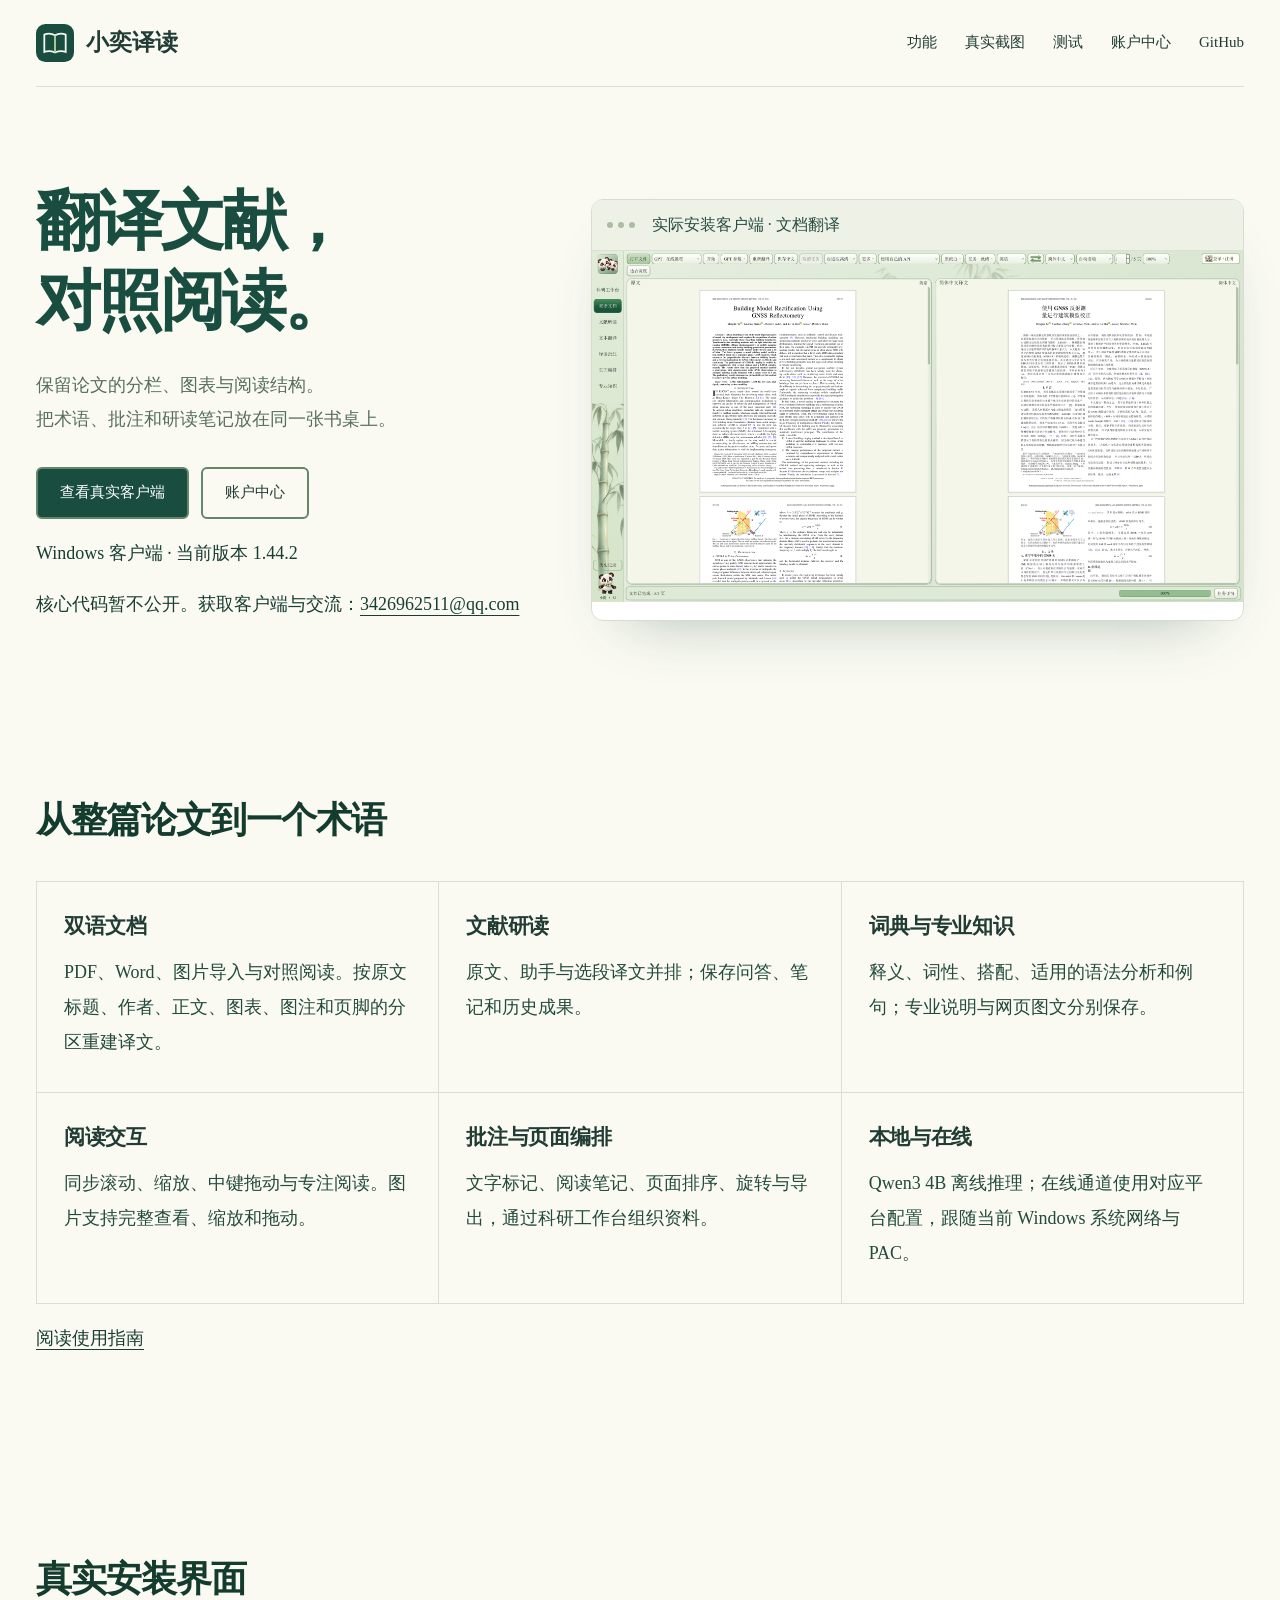
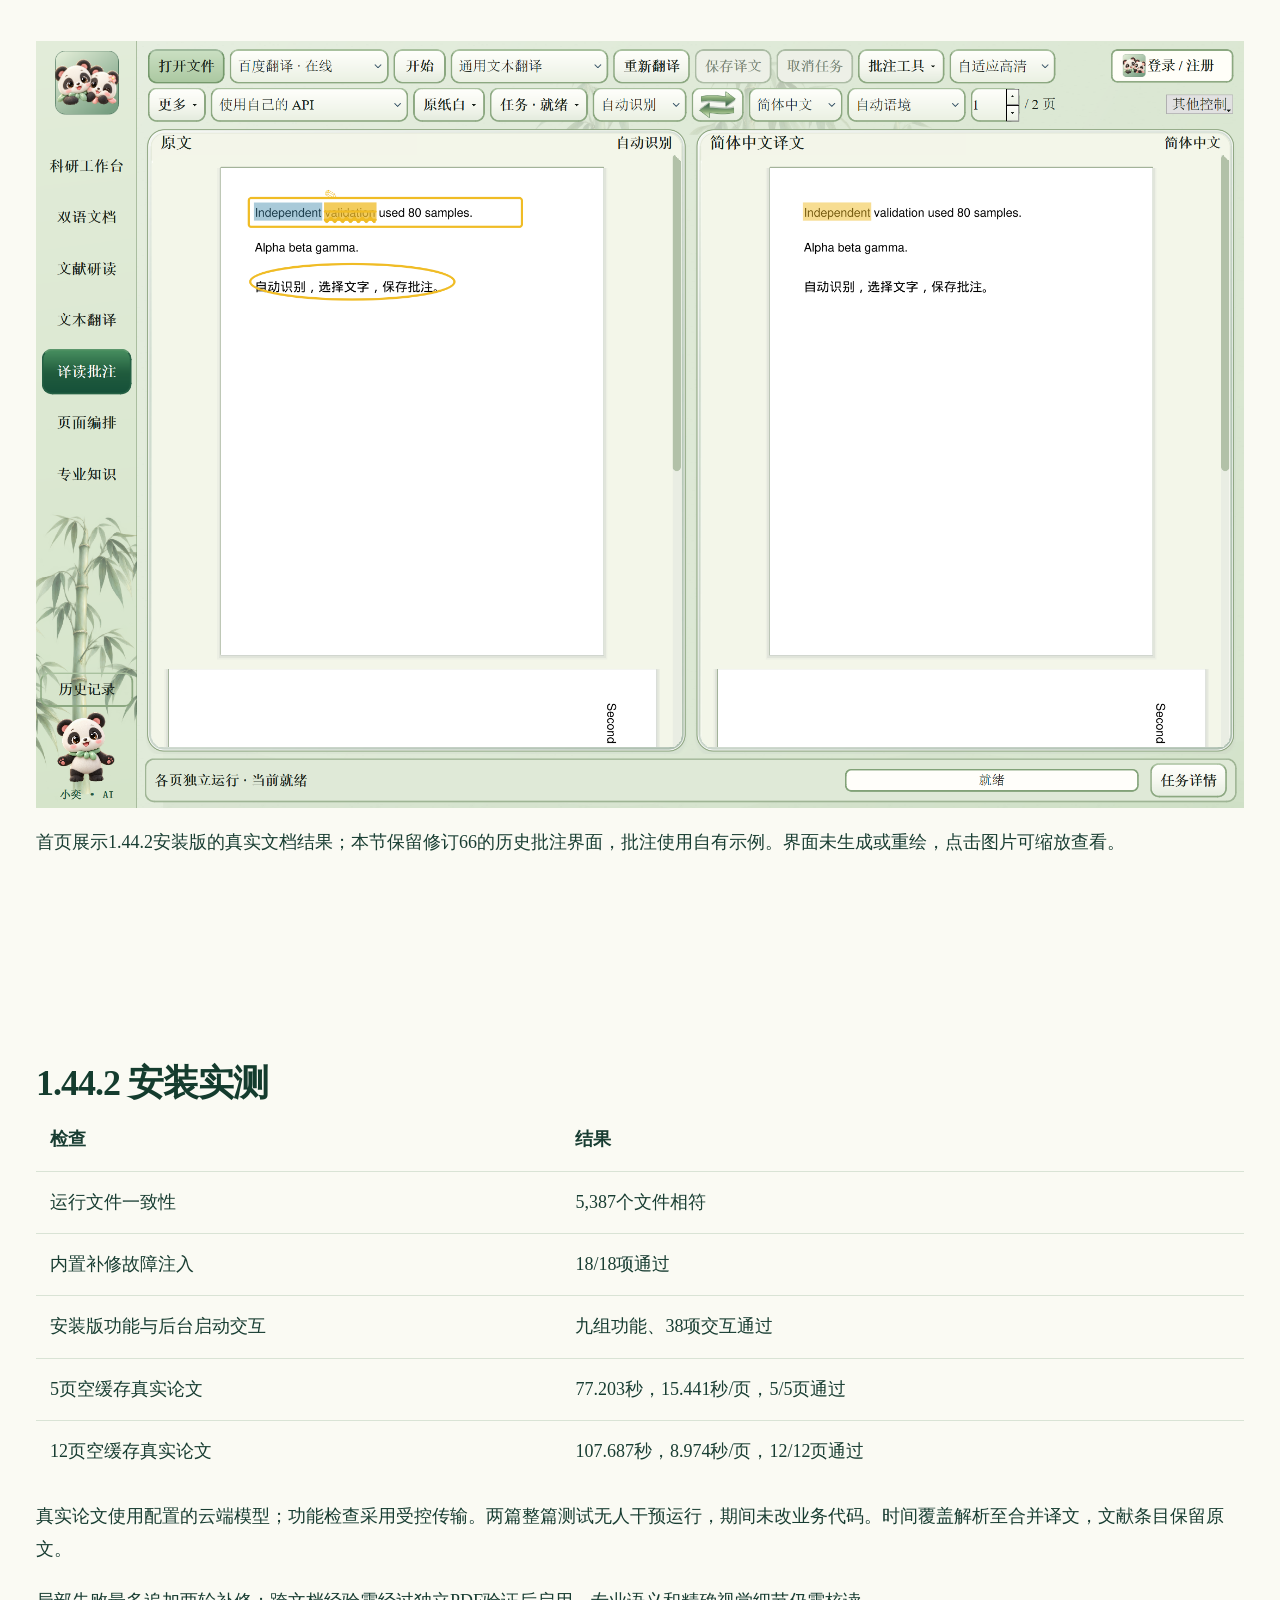
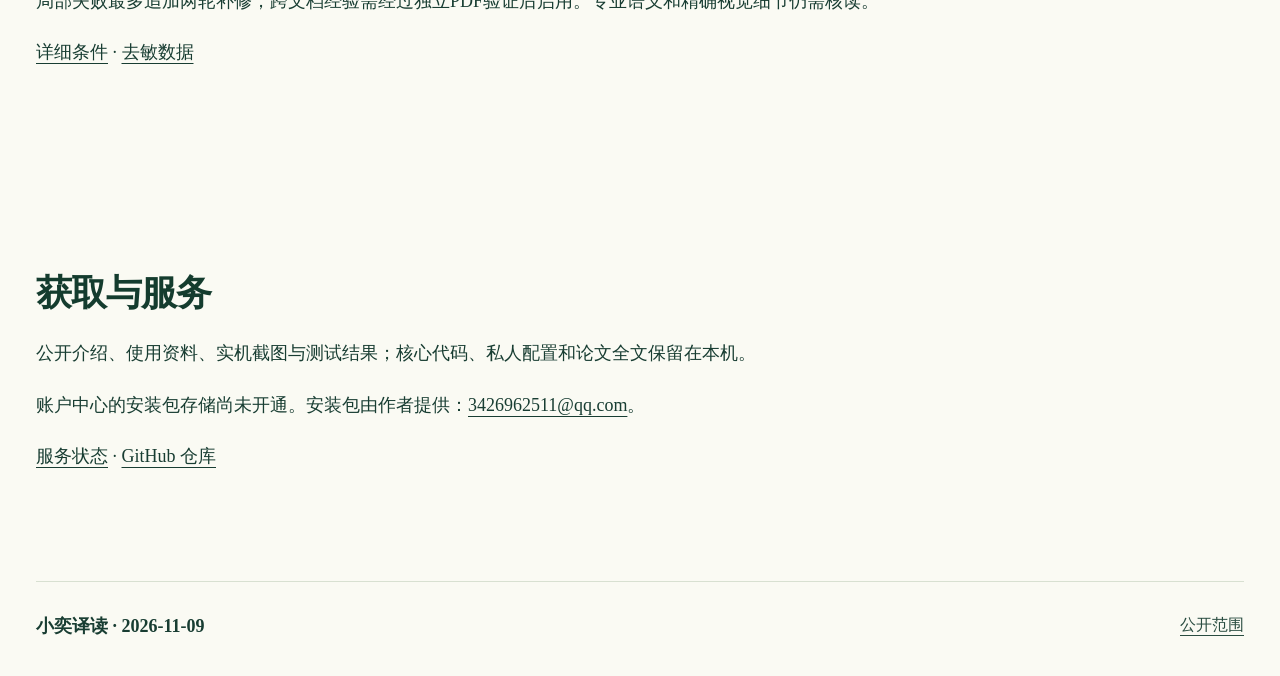
==== commit 0b98f69e: "Publish 1.44.2 installed recovery acceptance and real client results" ====
--- a/docs/index.html
+++ b/docs/index.html
@@ -1,7 +1,7 @@
 <!doctype html>
 <html lang="zh-CN"><head><meta charset="utf-8"><meta name="viewport" content="width=device-width,initial-scale=1"><title>小奕译读 · 文献翻译与双语阅读</title><meta name="description" content="Windows双语文献阅读、PDF翻译、专业知识、实机截图与实际测试记录。"><link rel="icon" href="assets/favicon.svg" type="image/svg+xml"><link rel="stylesheet" href="site.css"><script defer src="site.js"></script></head>
 <body><a class="skip" href="#main">跳转到正文</a><header><a class="brand" href="./"><img src="assets/favicon.svg" width="38" height="38" alt=""><span>小奕译读</span></a><nav aria-label="主要导航"><a href="#features">功能</a><a href="#gallery">真实截图</a><a href="#results">测试</a><a href="https://xiaoyi-accounts.xiaoyi-account-deployment.workers.dev/">账户中心</a><a href="https://github.com/syj3426962511-glitch/xiaoyi-reader">GitHub</a></nav></header>
-<main id="main"><section class="hero wrap"><div class="hero-copy"><h1>翻译文献，<br>对照阅读。</h1><p class="lead">保留论文的分栏、图表与阅读结构。<br>把术语、批注和研读笔记放在同一张书桌上。</p><div class="actions"><a class="button primary" href="#gallery">查看真实客户端</a><a class="button secondary" href="https://xiaoyi-accounts.xiaoyi-account-deployment.workers.dev/">账户中心</a></div><p>Windows 客户端 · 当前维护线 1.44.1</p><p>核心代码暂不公开。获取客户端与交流：<a href="mailto:3426962511@qq.com">3426962511@qq.com</a></p></div><div class="hero-visual"><div class="window-bar"><span></span><span></span><span></span><p>实际安装客户端 · 本地词典</p></div><button class="image-button" data-image="assets/03-installed-1.44.1-r66-dictionary.png" data-title="修订66实际安装客户端 · 本地词典"><img src="assets/03-installed-1.44.1-r66-dictionary.png" alt="实际安装客户端的专业知识页面" fetchpriority="high"></button></div></section>
+<main id="main"><section class="hero wrap"><div class="hero-copy"><h1>翻译文献，<br>对照阅读。</h1><p class="lead">保留论文的分栏、图表与阅读结构。<br>把术语、批注和研读笔记放在同一张书桌上。</p><div class="actions"><a class="button primary" href="#gallery">查看真实客户端</a><a class="button secondary" href="https://xiaoyi-accounts.xiaoyi-account-deployment.workers.dev/">账户中心</a></div><p>Windows 客户端 · 当前版本 1.44.2</p><p>核心代码暂不公开。获取客户端与交流：<a href="mailto:3426962511@qq.com">3426962511@qq.com</a></p></div><div class="hero-visual"><div class="window-bar"><span></span><span></span><span></span><p>实际安装客户端 · 文档翻译</p></div><button class="image-button" data-image="assets/05-installed-1.44.2-document.png" data-title="修订66实际安装客户端 · 文档翻译"><img src="assets/05-installed-1.44.2-document.png" alt="1.44.2实际安装客户端的双语文档页面" fetchpriority="high"></button></div></section>
 <section class="wrap section" id="features"><div class="section-head"><h2>从整篇论文到一个术语</h2></div><div class="features">
 <article class="feature"><h3>双语文档</h3><p>PDF、Word、图片导入与对照阅读。按原文标题、作者、正文、图表、图注和页脚的分区重建译文。</p></article>
 <article class="feature"><h3>文献研读</h3><p>原文、助手与选段译文并排；保存问答、笔记和历史成果。</p></article>
@@ -9,8 +9,7 @@
 <article class="feature"><h3>阅读交互</h3><p>同步滚动、缩放、中键拖动与专注阅读。图片支持完整查看、缩放和拖动。</p></article>
 <article class="feature"><h3>批注与页面编排</h3><p>文字标记、阅读笔记、页面排序、旋转与导出，通过科研工作台组织资料。</p></article>
 <article class="feature"><h3>本地与在线</h3><p>Qwen3 4B 离线推理；在线通道使用对应平台配置，跟随当前 Windows 系统网络与 PAC。</p></article></div><p><a href="https://github.com/syj3426962511-glitch/xiaoyi-reader/blob/main/guides/USER_GUIDE.md">阅读使用指南</a></p></section>
-<section class="wrap section" id="gallery"><div class="section-head"><h2>真实安装界面</h2></div><button class="image-button" data-image="assets/04-installed-1.44.1-r66-annotations.png" data-title="修订66实际安装客户端 · 批注测试"><img src="assets/04-installed-1.44.1-r66-annotations.png" alt="实际客户端对本机合成示例文档添加批注" loading="lazy" style="width:100%;height:auto"></button><p>两张截图均由本机安装后的修订66客户端直接保存。批注使用自有测试文档；界面未生成或重绘。点击图片可缩放查看。</p></section>
-<section class="wrap section" id="results"><h2>检查结果与当前状态</h2><div class="table-scroll"><table><thead><tr><th>检查</th><th>实际结果</th></tr></thead><tbody><tr><td>共享规则与恢复回归</td><td>135 项通过</td></tr><tr><td>修订67实际安装文件</td><td>5,387 个文件与冻结载荷一致</td></tr><tr><td>修订67实际安装功能</td><td>九组通过，覆盖页面、批注、研读、词典、图文、朗读和工作流</td></tr><tr><td>修订67空缓存真实论文</td><td>12/12页通过；未回填0段、实际PDF硬问题0处</td></tr><tr><td>本机耗时与交付状态</td><td>9分45秒，48.75秒/页；普通启动交互待复核，正式入口未升级</td></tr><tr><td>账户中心</td><td>已部署，页面与健康接口正常，既有设备会话有效</td></tr></tbody></table></div><p>功能测试中的 AI 传输采用受控回复，验证界面和数据流程。真实模型翻译另用安装包中的本地模型测试。整篇内容完成、版面分区与段落首尾偏差分别验收。</p><p><a href="validation/">详细测试条件</a> · <a href="results/03-validation-1.44.1-r67.json">去敏数据</a></p></section>
-<section class="wrap section"><h2>获取与服务</h2><p>公开介绍、使用资料、实机截图与测试结果；核心代码、私人配置和论文全文保留在本机。</p><p>账户中心的安装包存储尚未开通。安装包由作者提供：<a href="mailto:3426962511@qq.com">3426962511@qq.com</a>。</p><p><a href="service-status.html">服务状态</a> · <a href="https://github.com/syj3426962511-glitch/xiaoyi-reader">GitHub 仓库</a></p></section></main>
+<section class="wrap section" id="gallery"><div class="section-head"><h2>真实安装界面</h2></div><button class="image-button" data-image="assets/04-installed-1.44.1-r66-annotations.png" data-title="修订66实际安装客户端 · 批注测试"><img src="assets/04-installed-1.44.1-r66-annotations.png" alt="实际客户端对本机合成示例文档添加批注" loading="lazy" style="width:100%;height:auto"></button><p>首页展示1.44.2安装版的真实文档结果；本节保留修订66的历史批注界面，批注使用自有示例。界面未生成或重绘，点击图片可缩放查看。</p></section>
+<section class="wrap section" id="results"><h2>1.44.2 安装实测</h2><div class="table-scroll"><table><thead><tr><th>检查</th><th>结果</th></tr></thead><tbody><tr><td>运行文件一致性</td><td>5,387个文件相符</td></tr><tr><td>内置补修故障注入</td><td>18/18项通过</td></tr><tr><td>安装版功能与后台启动交互</td><td>九组功能、38项交互通过</td></tr><tr><td>5页空缓存真实论文</td><td>77.203秒，15.441秒/页，5/5页通过</td></tr><tr><td>12页空缓存真实论文</td><td>107.687秒，8.974秒/页，12/12页通过</td></tr></tbody></table></div><p>真实论文使用配置的云端模型；功能检查采用受控传输。两篇整篇测试无人干预运行，期间未改业务代码。时间覆盖解析至合并译文，文献条目保留原文。</p><p>局部失败最多追加两轮补修；跨文档经验需经过独立PDF验证后启用。专业语义和精确视觉细节仍需核读。</p><p><a href="https://github.com/syj3426962511-glitch/xiaoyi-reader/blob/main/guides/RELEASE-1.44.2.md">详细条件</a> · <a href="results/04-validation-1.44.2.json">去敏数据</a></p></section><section class="wrap section"><h2>获取与服务</h2><p>公开介绍、使用资料、实机截图与测试结果；核心代码、私人配置和论文全文保留在本机。</p><p>账户中心的安装包存储尚未开通。安装包由作者提供：<a href="mailto:3426962511@qq.com">3426962511@qq.com</a>。</p><p><a href="service-status.html">服务状态</a> · <a href="https://github.com/syj3426962511-glitch/xiaoyi-reader">GitHub 仓库</a></p></section></main>
 <footer class="wrap"><p>小奕译读 · 2026-11-09</p><a href="https://github.com/syj3426962511-glitch/xiaoyi-reader/blob/main/PUBLICATION_SCOPE.md">公开范围</a></footer>
 <dialog id="image-dialog" aria-labelledby="image-title"><div class="viewer-head"><h2 id="image-title">完整图片</h2><div class="viewer-controls"><button type="button" data-zoom="out" aria-label="缩小">−</button><output id="zoom-value">100%</output><button type="button" data-zoom="in" aria-label="放大">+</button><button type="button" id="fit-image">适合窗口</button><button type="button" id="close-image">关闭 ×</button></div></div><div id="image-stage"><img id="viewer-image" alt="" draggable="false"></div></dialog></body></html>
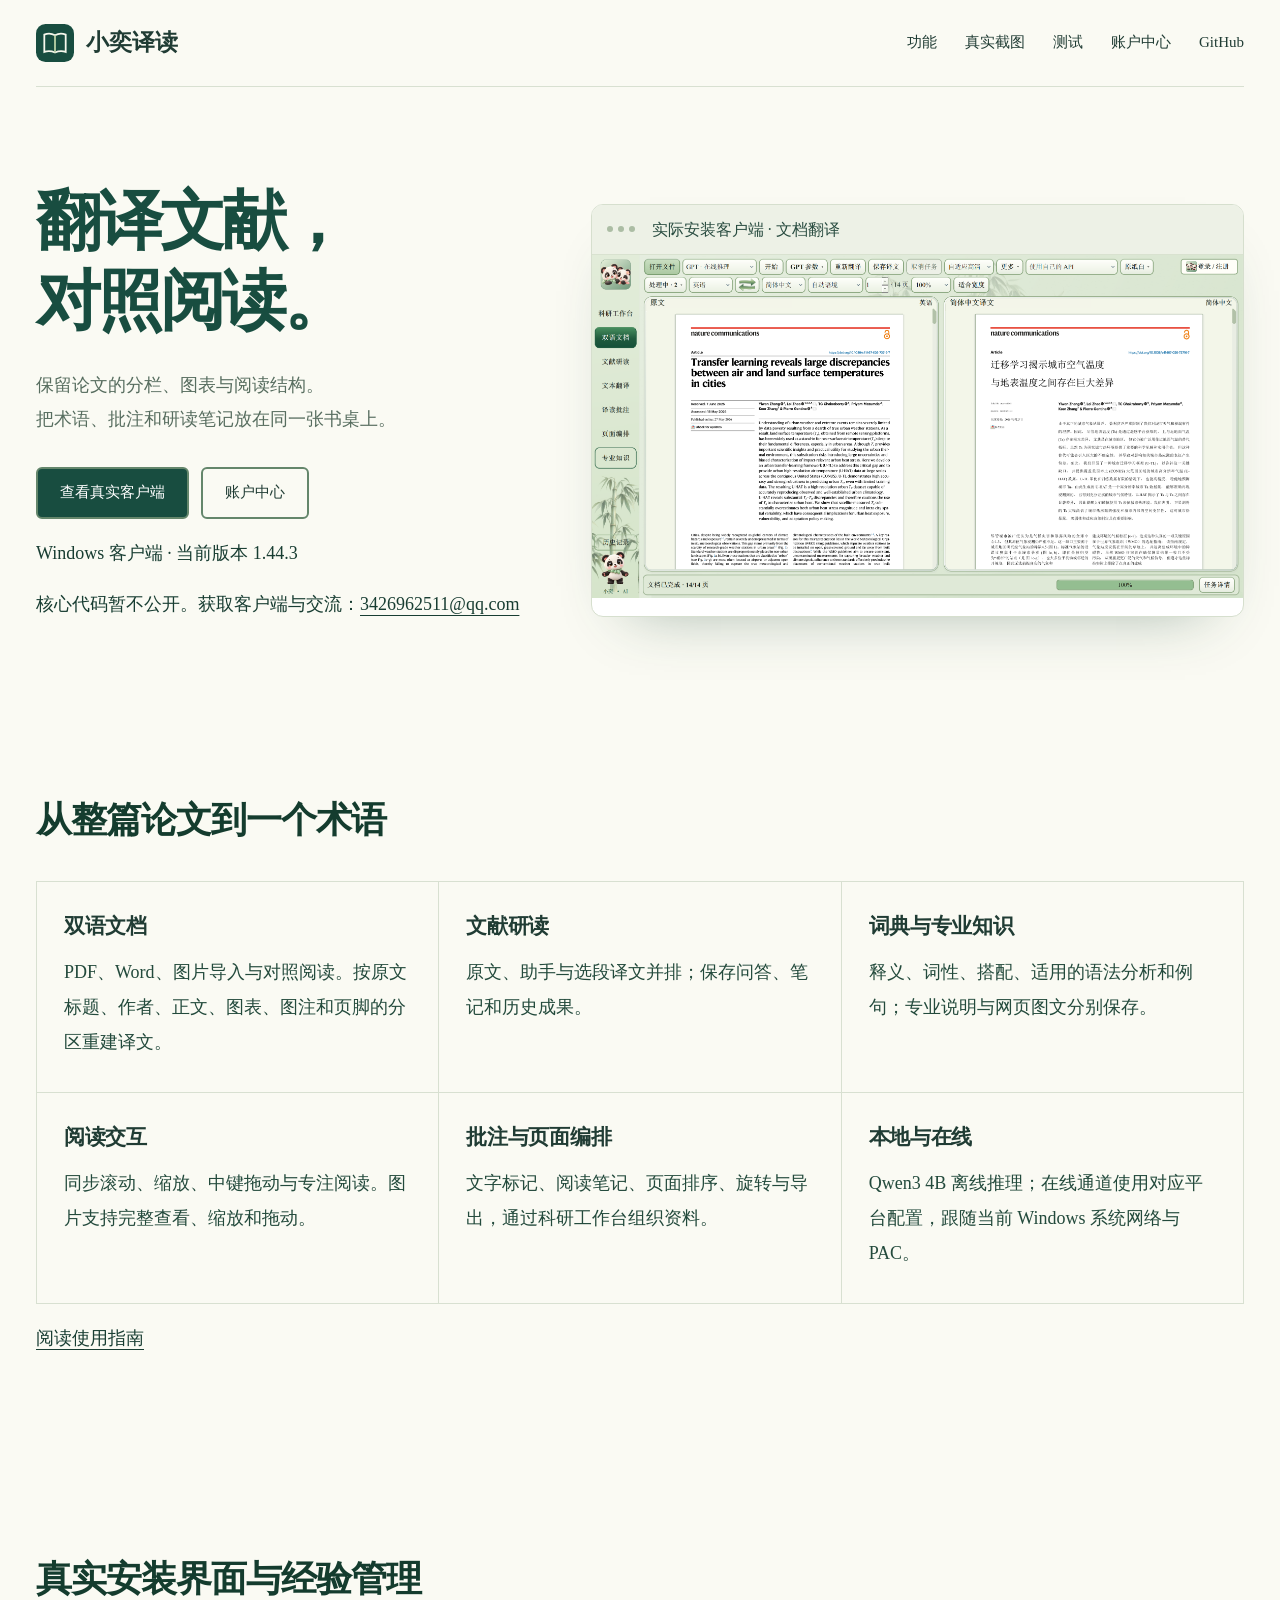
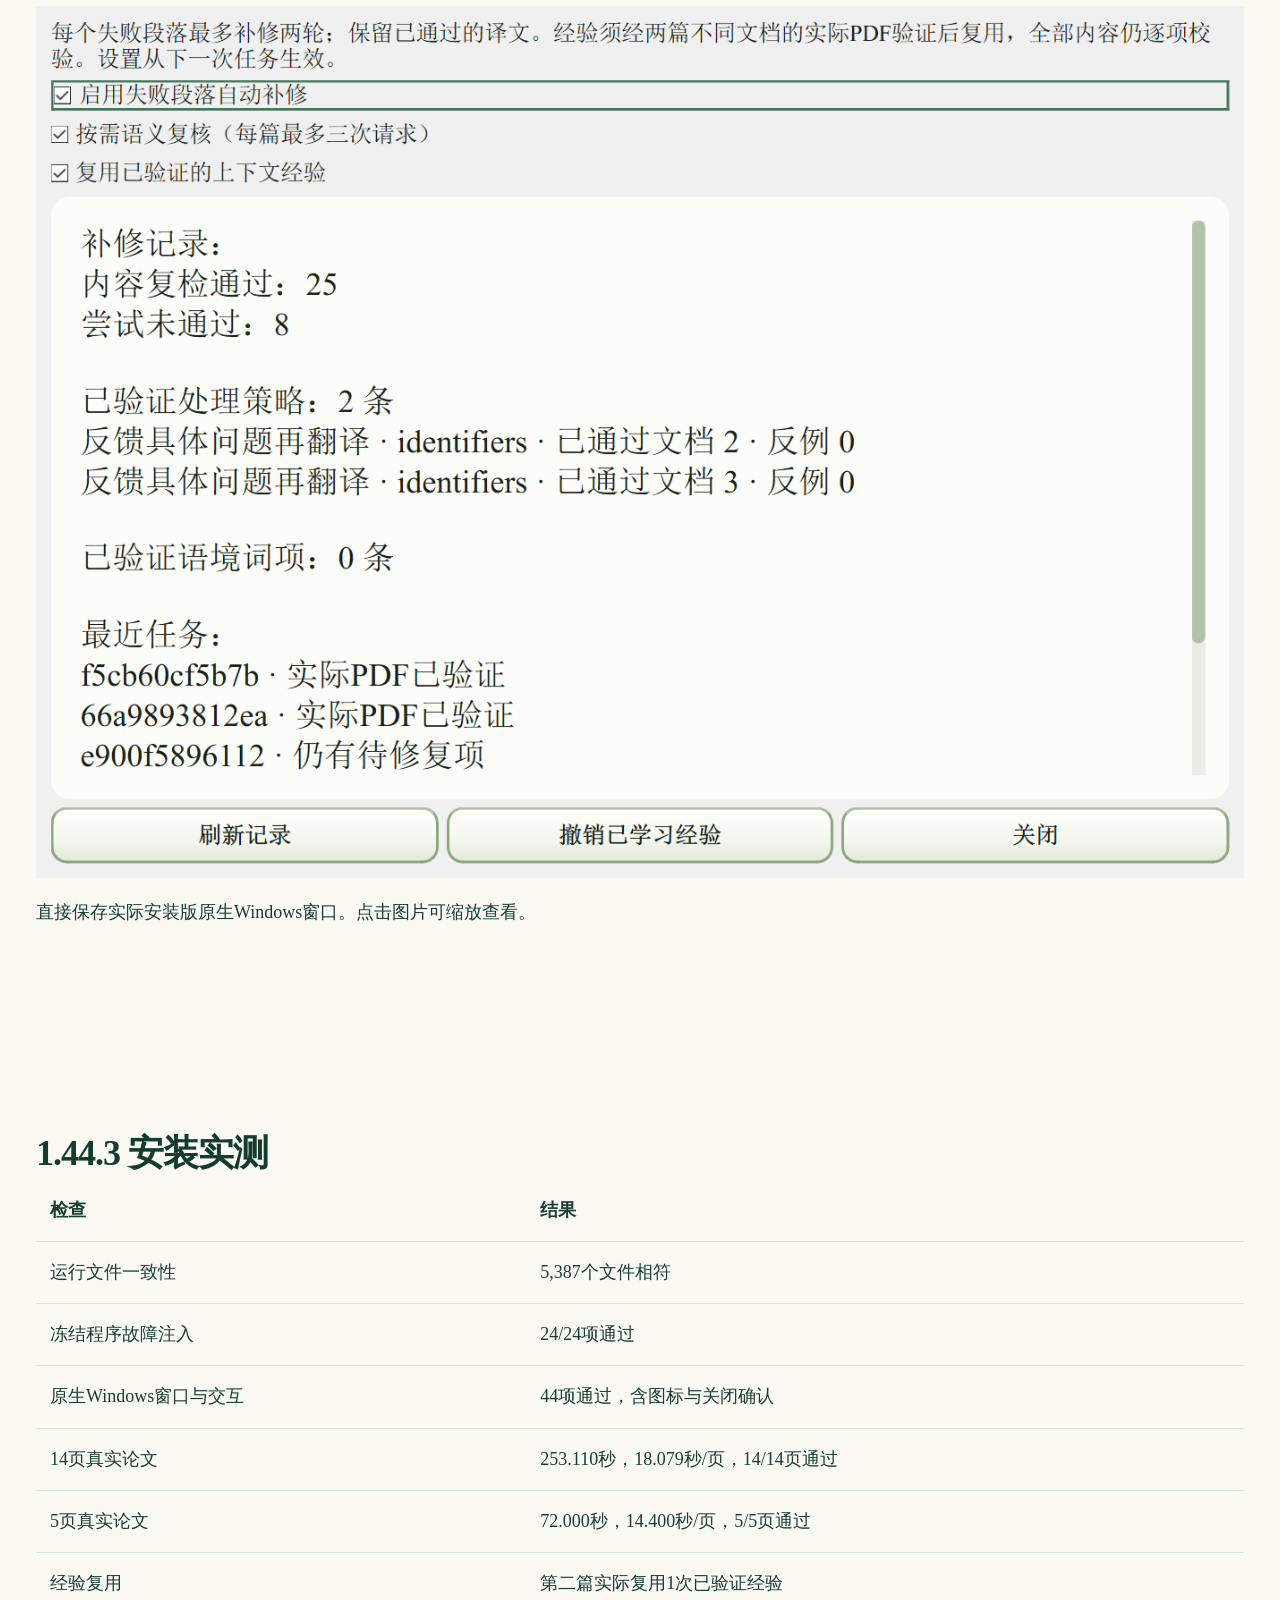
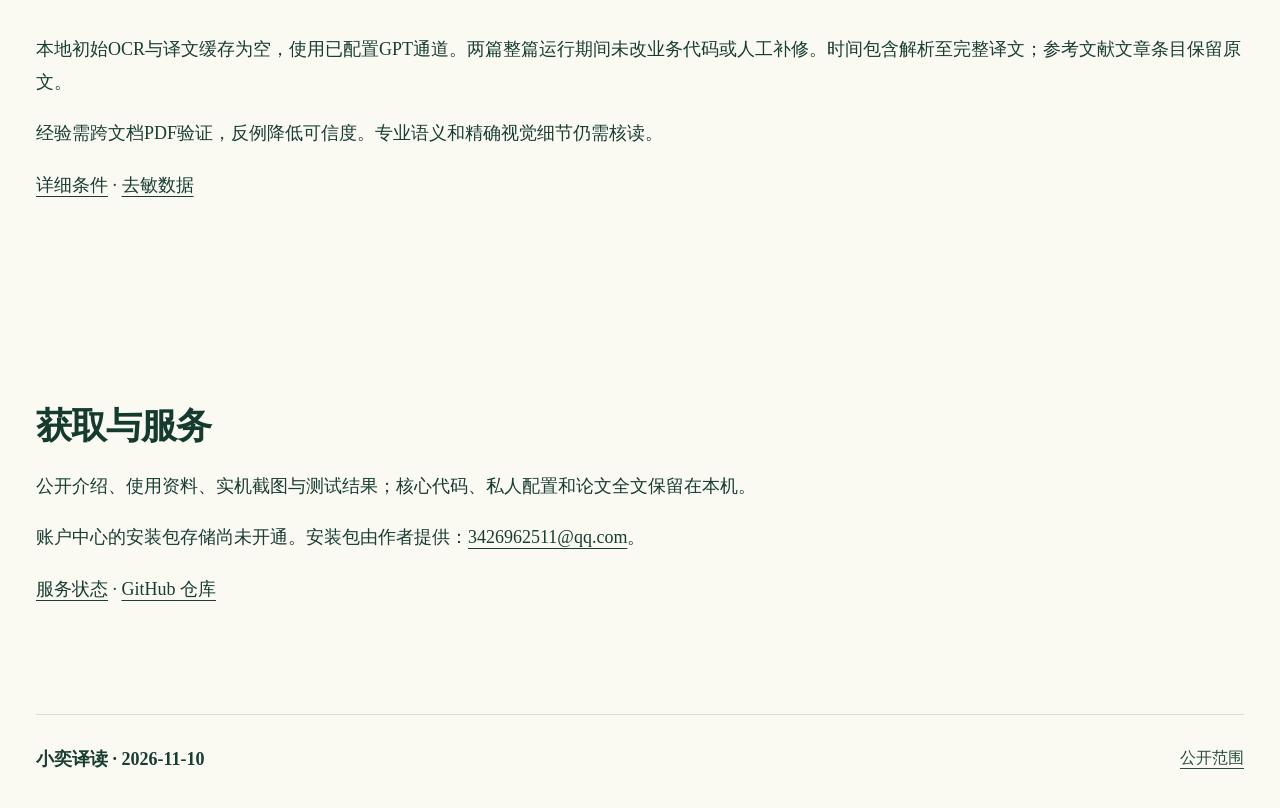
==== commit 845e6a7c: "Document 1.44.3 installed recovery and icon verification" ====
--- a/docs/index.html
+++ b/docs/index.html
@@ -1,7 +1,7 @@
 <!doctype html>
 <html lang="zh-CN"><head><meta charset="utf-8"><meta name="viewport" content="width=device-width,initial-scale=1"><title>小奕译读 · 文献翻译与双语阅读</title><meta name="description" content="Windows双语文献阅读、PDF翻译、专业知识、实机截图与实际测试记录。"><link rel="icon" href="assets/favicon.svg" type="image/svg+xml"><link rel="stylesheet" href="site.css"><script defer src="site.js"></script></head>
 <body><a class="skip" href="#main">跳转到正文</a><header><a class="brand" href="./"><img src="assets/favicon.svg" width="38" height="38" alt=""><span>小奕译读</span></a><nav aria-label="主要导航"><a href="#features">功能</a><a href="#gallery">真实截图</a><a href="#results">测试</a><a href="https://xiaoyi-accounts.xiaoyi-account-deployment.workers.dev/">账户中心</a><a href="https://github.com/syj3426962511-glitch/xiaoyi-reader">GitHub</a></nav></header>
-<main id="main"><section class="hero wrap"><div class="hero-copy"><h1>翻译文献，<br>对照阅读。</h1><p class="lead">保留论文的分栏、图表与阅读结构。<br>把术语、批注和研读笔记放在同一张书桌上。</p><div class="actions"><a class="button primary" href="#gallery">查看真实客户端</a><a class="button secondary" href="https://xiaoyi-accounts.xiaoyi-account-deployment.workers.dev/">账户中心</a></div><p>Windows 客户端 · 当前版本 1.44.2</p><p>核心代码暂不公开。获取客户端与交流：<a href="mailto:3426962511@qq.com">3426962511@qq.com</a></p></div><div class="hero-visual"><div class="window-bar"><span></span><span></span><span></span><p>实际安装客户端 · 文档翻译</p></div><button class="image-button" data-image="assets/05-installed-1.44.2-document.png" data-title="修订66实际安装客户端 · 文档翻译"><img src="assets/05-installed-1.44.2-document.png" alt="1.44.2实际安装客户端的双语文档页面" fetchpriority="high"></button></div></section>
+<main id="main"><section class="hero wrap"><div class="hero-copy"><h1>翻译文献，<br>对照阅读。</h1><p class="lead">保留论文的分栏、图表与阅读结构。<br>把术语、批注和研读笔记放在同一张书桌上。</p><div class="actions"><a class="button primary" href="#gallery">查看真实客户端</a><a class="button secondary" href="https://xiaoyi-accounts.xiaoyi-account-deployment.workers.dev/">账户中心</a></div><p>Windows 客户端 · 当前版本 1.44.3</p><p>核心代码暂不公开。获取客户端与交流：<a href="mailto:3426962511@qq.com">3426962511@qq.com</a></p></div><div class="hero-visual"><div class="window-bar"><span></span><span></span><span></span><p>实际安装客户端 · 文档翻译</p></div><button class="image-button" data-image="assets/06-installed-1.44.3-document.png" data-title="1.44.3实际安装客户端 · 文档翻译"><img src="assets/06-installed-1.44.3-document.png" alt="1.44.3实际安装客户端的双语文档页面" fetchpriority="high"></button></div></section>
 <section class="wrap section" id="features"><div class="section-head"><h2>从整篇论文到一个术语</h2></div><div class="features">
 <article class="feature"><h3>双语文档</h3><p>PDF、Word、图片导入与对照阅读。按原文标题、作者、正文、图表、图注和页脚的分区重建译文。</p></article>
 <article class="feature"><h3>文献研读</h3><p>原文、助手与选段译文并排；保存问答、笔记和历史成果。</p></article>
@@ -9,7 +9,7 @@
 <article class="feature"><h3>阅读交互</h3><p>同步滚动、缩放、中键拖动与专注阅读。图片支持完整查看、缩放和拖动。</p></article>
 <article class="feature"><h3>批注与页面编排</h3><p>文字标记、阅读笔记、页面排序、旋转与导出，通过科研工作台组织资料。</p></article>
 <article class="feature"><h3>本地与在线</h3><p>Qwen3 4B 离线推理；在线通道使用对应平台配置，跟随当前 Windows 系统网络与 PAC。</p></article></div><p><a href="https://github.com/syj3426962511-glitch/xiaoyi-reader/blob/main/guides/USER_GUIDE.md">阅读使用指南</a></p></section>
-<section class="wrap section" id="gallery"><div class="section-head"><h2>真实安装界面</h2></div><button class="image-button" data-image="assets/04-installed-1.44.1-r66-annotations.png" data-title="修订66实际安装客户端 · 批注测试"><img src="assets/04-installed-1.44.1-r66-annotations.png" alt="实际客户端对本机合成示例文档添加批注" loading="lazy" style="width:100%;height:auto"></button><p>首页展示1.44.2安装版的真实文档结果；本节保留修订66的历史批注界面，批注使用自有示例。界面未生成或重绘，点击图片可缩放查看。</p></section>
-<section class="wrap section" id="results"><h2>1.44.2 安装实测</h2><div class="table-scroll"><table><thead><tr><th>检查</th><th>结果</th></tr></thead><tbody><tr><td>运行文件一致性</td><td>5,387个文件相符</td></tr><tr><td>内置补修故障注入</td><td>18/18项通过</td></tr><tr><td>安装版功能与后台启动交互</td><td>九组功能、38项交互通过</td></tr><tr><td>5页空缓存真实论文</td><td>77.203秒，15.441秒/页，5/5页通过</td></tr><tr><td>12页空缓存真实论文</td><td>107.687秒，8.974秒/页，12/12页通过</td></tr></tbody></table></div><p>真实论文使用配置的云端模型；功能检查采用受控传输。两篇整篇测试无人干预运行，期间未改业务代码。时间覆盖解析至合并译文，文献条目保留原文。</p><p>局部失败最多追加两轮补修；跨文档经验需经过独立PDF验证后启用。专业语义和精确视觉细节仍需核读。</p><p><a href="https://github.com/syj3426962511-glitch/xiaoyi-reader/blob/main/guides/RELEASE-1.44.2.md">详细条件</a> · <a href="results/04-validation-1.44.2.json">去敏数据</a></p></section><section class="wrap section"><h2>获取与服务</h2><p>公开介绍、使用资料、实机截图与测试结果；核心代码、私人配置和论文全文保留在本机。</p><p>账户中心的安装包存储尚未开通。安装包由作者提供：<a href="mailto:3426962511@qq.com">3426962511@qq.com</a>。</p><p><a href="service-status.html">服务状态</a> · <a href="https://github.com/syj3426962511-glitch/xiaoyi-reader">GitHub 仓库</a></p></section></main>
-<footer class="wrap"><p>小奕译读 · 2026-11-09</p><a href="https://github.com/syj3426962511-glitch/xiaoyi-reader/blob/main/PUBLICATION_SCOPE.md">公开范围</a></footer>
+<section class="wrap section" id="gallery"><h2>真实安装界面与经验管理</h2><button class="image-button" data-image="assets/07-installed-1.44.3-experience.png" data-title="1.44.3 实际经验管理"><img src="assets/07-installed-1.44.3-experience.png" alt="实际客户端的经验管理记录" loading="lazy" style="max-width:100%;height:auto"></button><p>直接保存实际安装版原生Windows窗口。点击图片可缩放查看。</p></section>
+<section class="wrap section" id="results"><h2>1.44.3 安装实测</h2><div class="table-scroll"><table><thead><tr><th>检查</th><th>结果</th></tr></thead><tbody><tr><td>运行文件一致性</td><td>5,387个文件相符</td></tr><tr><td>冻结程序故障注入</td><td>24/24项通过</td></tr><tr><td>原生Windows窗口与交互</td><td>44项通过，含图标与关闭确认</td></tr><tr><td>14页真实论文</td><td>253.110秒，18.079秒/页，14/14页通过</td></tr><tr><td>5页真实论文</td><td>72.000秒，14.400秒/页，5/5页通过</td></tr><tr><td>经验复用</td><td>第二篇实际复用1次已验证经验</td></tr></tbody></table></div><p>本地初始OCR与译文缓存为空，使用已配置GPT通道。两篇整篇运行期间未改业务代码或人工补修。时间包含解析至完整译文；参考文献文章条目保留原文。</p><p>经验需跨文档PDF验证，反例降低可信度。专业语义和精确视觉细节仍需核读。</p><p><a href="https://github.com/syj3426962511-glitch/xiaoyi-reader/blob/main/guides/RELEASE-1.44.3.md">详细条件</a> · <a href="results/05-validation-1.44.3.json">去敏数据</a></p></section><section class="wrap section"><h2>获取与服务</h2><p>公开介绍、使用资料、实机截图与测试结果；核心代码、私人配置和论文全文保留在本机。</p><p>账户中心的安装包存储尚未开通。安装包由作者提供：<a href="mailto:3426962511@qq.com">3426962511@qq.com</a>。</p><p><a href="service-status.html">服务状态</a> · <a href="https://github.com/syj3426962511-glitch/xiaoyi-reader">GitHub 仓库</a></p></section></main>
+<footer class="wrap"><p>小奕译读 · 2026-11-10</p><a href="https://github.com/syj3426962511-glitch/xiaoyi-reader/blob/main/PUBLICATION_SCOPE.md">公开范围</a></footer>
 <dialog id="image-dialog" aria-labelledby="image-title"><div class="viewer-head"><h2 id="image-title">完整图片</h2><div class="viewer-controls"><button type="button" data-zoom="out" aria-label="缩小">−</button><output id="zoom-value">100%</output><button type="button" data-zoom="in" aria-label="放大">+</button><button type="button" id="fit-image">适合窗口</button><button type="button" id="close-image">关闭 ×</button></div></div><div id="image-stage"><img id="viewer-image" alt="" draggable="false"></div></dialog></body></html>
